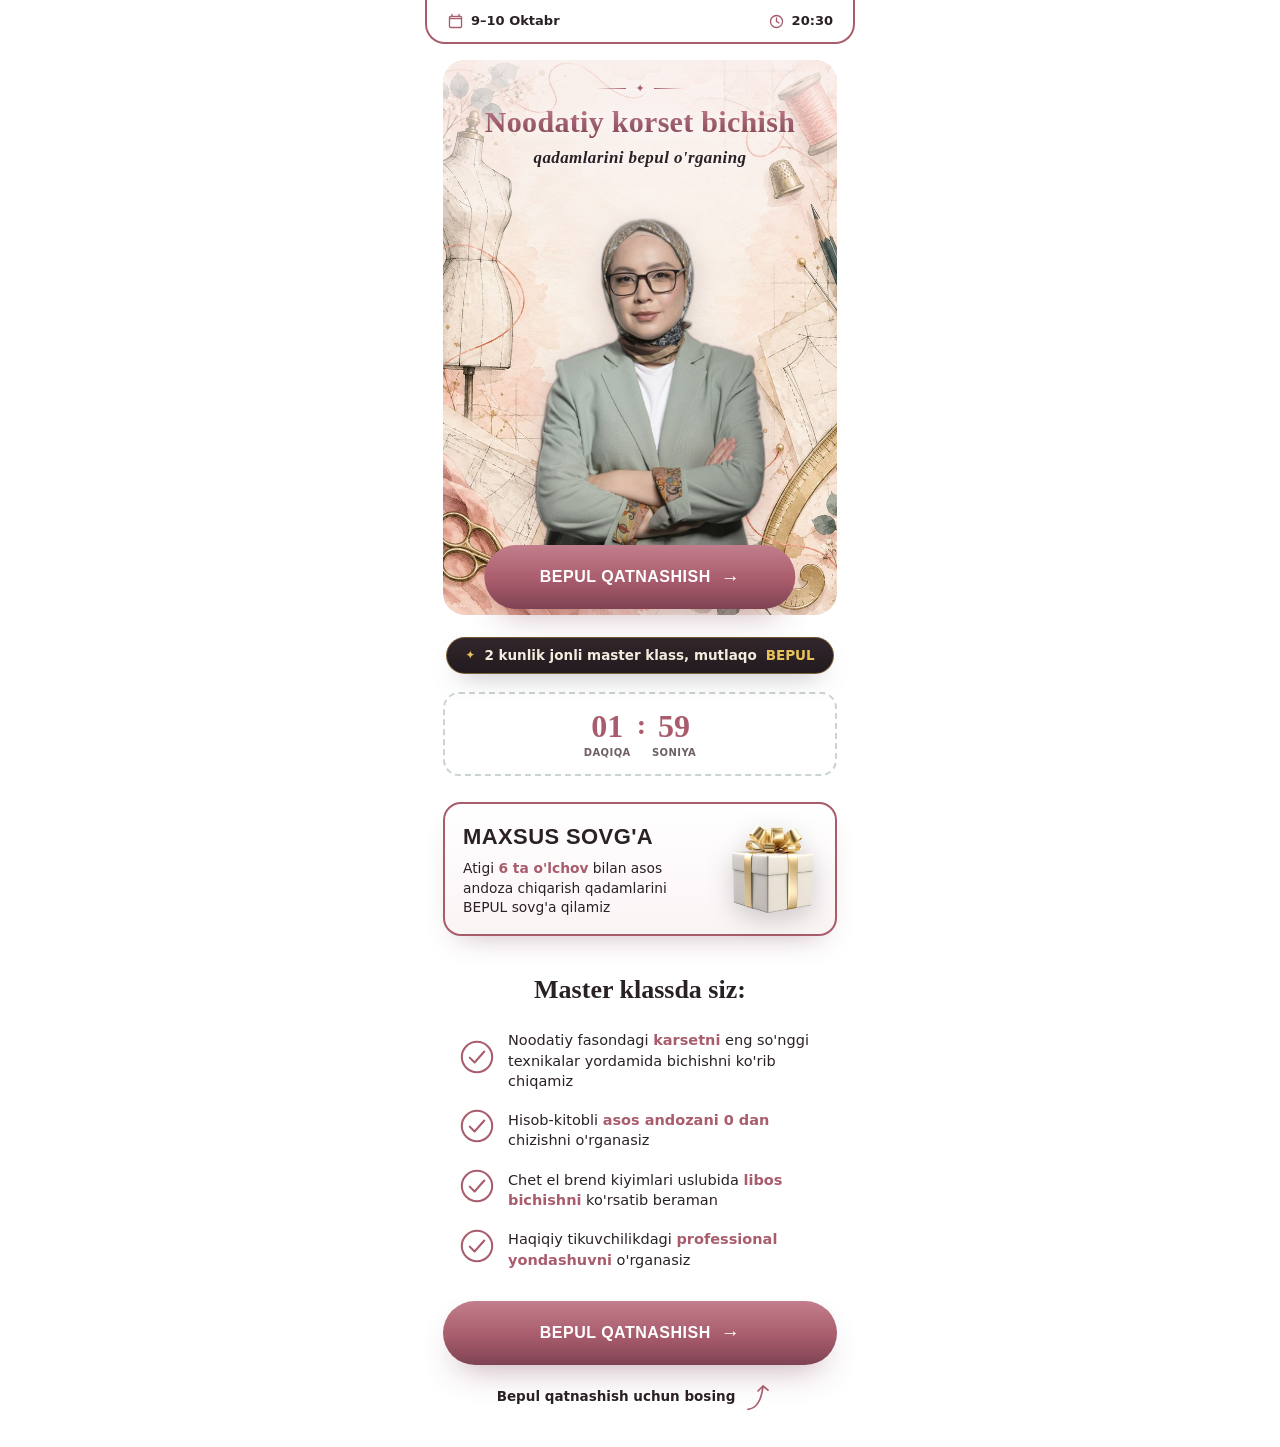
==== a/index.html @ d7946777 "first commit" ====
<!DOCTYPE html>
<html lang="uz">
<head>
<meta charset="UTF-8">
<meta name="viewport" content="width=device-width, initial-scale=1.0">
<title>Noodatiy korset bichish qadamlari ketma-ketligi</title>
<meta name="description" content="Noodatiy korset bichish qadamlari ketma-ketligini bepul master klassda 0 dan o'rganing. 9–10 oktabr, 20:30.">
<link rel="icon" href="data:image/svg+xml,%3Csvg xmlns='http://www.w3.org/2000/svg' viewBox='0 0 32 32'%3E%3Ctext y='26' font-size='26'%3E%E2%9C%82%EF%B8%8F%3C/text%3E%3C/svg%3E">
<link rel="stylesheet" href="fonts/fonts.css">
<link rel="stylesheet" href="css/style.css">
</head>
<body>
<div class="phone">

  <!-- ===== TOPBAR ===== -->
  <div class="topbar">
    <span class="topbar__item">
      <svg viewBox="0 0 24 24" class="ic"><path d="M7 2v2M17 2v2M3.5 8h17M5 5h14a1.5 1.5 0 0 1 1.5 1.5V19A1.5 1.5 0 0 1 19 20.5H5A1.5 1.5 0 0 1 3.5 19V6.5A1.5 1.5 0 0 1 5 5Z"/></svg>
      9–10 Oktabr
    </span>
    <span class="topbar__item">
      <svg viewBox="0 0 24 24" class="ic"><circle cx="12" cy="12" r="8.5"/><path d="M12 7v5l3.5 2"/></svg>
      20:30
    </span>
  </div>

  <!-- ===== HERO ===== -->
  <section class="hero">
    <div class="stage">
      <h1 class="headline">
        <span class="headline__orn" aria-hidden="true"><i></i>✦<i></i></span>
        <span class="headline__main">Noodatiy korset bichish</span>
        <span class="headline__sub">qadamlarini bepul o'rganing</span>
      </h1>
      <img src="images/expert-crop.png" alt="Master klass ustozi" class="stage__expert" loading="eager">
      <a href="#reg" class="cta cta--over">BEPUL QATNASHISH <span class="arr">→</span></a>
    </div>
  </section>

  <!-- ===== PROMO BADGE ===== -->
  <div class="promo-wrap">
    <span class="promo">
      <span class="promo__star">✦</span>
      2 kunlik jonli master klass, mutlaqo <b>BEPUL</b>
    </span>
  </div>

  <!-- ===== TIMER ===== -->
  <div class="timer">
    <div class="timer__val" id="countdown" aria-label="Ro'yxatdan o'tishga qolgan vaqt">
      <span class="tv"><b data-cd="mins">02</b><i>daqiqa</i></span>
      <span class="sep">:</span>
      <span class="tv"><b data-cd="secs">00</b><i>soniya</i></span>
    </div>
  </div>

  <!-- ===== MAXSUS SOVG'A ===== -->
  <section class="gift">
    <div class="gift__card">
      <div class="gift__txt">
        <h3 class="gift__title">MAXSUS SOVG'A</h3>
        <p class="gift__desc">Atigi <b>6 ta o'lchov</b> bilan asos andoza chiqarish qadamlarini BEPUL sovg'a qilamiz</p>
      </div>
      <img src="images/gift.png" alt="Sovg'a" class="gift__img" loading="lazy">
    </div>
  </section>

  <!-- ===== MASTER KLASSDA SIZ ===== -->
  <section class="mk">
    <h2 class="mk__title">Master klassda siz:</h2>
    <ul class="mk__list">
      <li>
        <span class="ck"><svg viewBox="0 0 28 28"><circle cx="14" cy="14" r="12.5"/><path d="M8 14.5l4 4 8-9"/></svg></span>
        <p>Noodatiy fasondagi <b>karsetni</b> eng so'nggi texnikalar yordamida bichishni ko'rib chiqamiz</p>
      </li>
      <li>
        <span class="ck"><svg viewBox="0 0 28 28"><circle cx="14" cy="14" r="12.5"/><path d="M8 14.5l4 4 8-9"/></svg></span>
        <p>Hisob-kitobli <b>asos andozani 0 dan</b> chizishni o'rganasiz</p>
      </li>
      <li>
        <span class="ck"><svg viewBox="0 0 28 28"><circle cx="14" cy="14" r="12.5"/><path d="M8 14.5l4 4 8-9"/></svg></span>
        <p>Chet el brend kiyimlari uslubida <b>libos bichishni</b> ko'rsatib beraman</p>
      </li>
      <li>
        <span class="ck"><svg viewBox="0 0 28 28"><circle cx="14" cy="14" r="12.5"/><path d="M8 14.5l4 4 8-9"/></svg></span>
        <p>Haqiqiy tikuvchilikdagi <b>professional yondashuvni</b> o'rganasiz</p>
      </li>
    </ul>
  </section>

  <!-- ===== YAKUNIY CTA ===== -->
  <section class="reg" id="reg">
    <a href="#" class="cta cta--full">BEPUL QATNASHISH <span class="arr">→</span></a>
    <p class="hint">
      Bepul qatnashish uchun bosing
      <svg class="hint__arr" viewBox="0 0 48 40"><path d="M6 36c9-1 16-9 18-28M24 8l-6 6M24 8l6 5"/></svg>
    </p>
  </section>

</div>

<!-- ===== RO'YXAT MODAL ===== -->
<div class="rmodal" id="regModal" hidden>
  <div class="rmodal__bg" data-close></div>
  <div class="rmodal__card" role="dialog" aria-modal="true" aria-labelledby="rmTitle">
    <button class="rmodal__x" type="button" aria-label="Yopish" data-close>&times;</button>
    <h3 class="rmodal__title" id="rmTitle">Master klassga ro'yxatdan o'tish uchun ma'lumotlaringizni kiriting!</h3>
    <form class="rmodal__form" id="modalForm" novalidate>
      <label class="rfield">
        <span>Ismingiz:</span>
        <input type="text" name="name" placeholder="Ism Familiya" autocomplete="name" required>
      </label>
      <label class="rfield">
        <span>Telefon raqamingiz:</span>
        <span class="rphone">
          <span class="rphone__cc">+998</span>
          <input type="tel" name="phone" placeholder="90 123 45 67" autocomplete="tel" required>
        </span>
      </label>
      <button type="submit" class="mbtn">DAVOM ETISH</button>
      <div class="rmodal__ok" id="modalOk" hidden>
        <div class="rmodal__check">✓</div>
        <p>Rahmat! Arizangiz qabul qilindi. Tez orada bog'lanamiz.</p>
      </div>
    </form>
  </div>
</div>

<script src="js/main.js"></script>
</body>
</html>
---- a/fonts/fonts.css ----
/* Master KOMO — mahalliy shriftlar (Google Fonts, latin + latin-ext) */

@font-face{
  font-family:'Playfair Display';
  font-style:normal;
  font-weight:600;
  font-display:swap;
  src:url('./PlayfairDisplay-600-latin-ext.woff2') format('woff2');
  unicode-range:U+0100-02BA, U+02BD-02C5, U+02C7-02CC, U+02CE-02D7, U+02DD-02FF, U+0304, U+0308, U+0329, U+1D00-1DBF, U+1E00-1E9F, U+1EF2-1EFF, U+2020, U+20A0-20AB, U+20AD-20C0, U+2113, U+2C60-2C7F, U+A720-A7FF;
}

@font-face{
  font-family:'Playfair Display';
  font-style:normal;
  font-weight:600;
  font-display:swap;
  src:url('./PlayfairDisplay-600-latin.woff2') format('woff2');
  unicode-range:U+0000-00FF, U+0131, U+0152-0153, U+02BB-02BC, U+02C6, U+02DA, U+02DC, U+0304, U+0308, U+0329, U+2000-206F, U+20AC, U+2122, U+2191, U+2193, U+2212, U+2215, U+FEFF, U+FFFD;
}

@font-face{
  font-family:'Playfair Display';
  font-style:normal;
  font-weight:700;
  font-display:swap;
  src:url('./PlayfairDisplay-700-latin-ext.woff2') format('woff2');
  unicode-range:U+0100-02BA, U+02BD-02C5, U+02C7-02CC, U+02CE-02D7, U+02DD-02FF, U+0304, U+0308, U+0329, U+1D00-1DBF, U+1E00-1E9F, U+1EF2-1EFF, U+2020, U+20A0-20AB, U+20AD-20C0, U+2113, U+2C60-2C7F, U+A720-A7FF;
}

@font-face{
  font-family:'Playfair Display';
  font-style:normal;
  font-weight:700;
  font-display:swap;
  src:url('./PlayfairDisplay-700-latin.woff2') format('woff2');
  unicode-range:U+0000-00FF, U+0131, U+0152-0153, U+02BB-02BC, U+02C6, U+02DA, U+02DC, U+0304, U+0308, U+0329, U+2000-206F, U+20AC, U+2122, U+2191, U+2193, U+2212, U+2215, U+FEFF, U+FFFD;
}

@font-face{
  font-family:'Playfair Display';
  font-style:normal;
  font-weight:800;
  font-display:swap;
  src:url('./PlayfairDisplay-800-latin-ext.woff2') format('woff2');
  unicode-range:U+0100-02BA, U+02BD-02C5, U+02C7-02CC, U+02CE-02D7, U+02DD-02FF, U+0304, U+0308, U+0329, U+1D00-1DBF, U+1E00-1E9F, U+1EF2-1EFF, U+2020, U+20A0-20AB, U+20AD-20C0, U+2113, U+2C60-2C7F, U+A720-A7FF;
}

@font-face{
  font-family:'Playfair Display';
  font-style:normal;
  font-weight:800;
  font-display:swap;
  src:url('./PlayfairDisplay-800-latin.woff2') format('woff2');
  unicode-range:U+0000-00FF, U+0131, U+0152-0153, U+02BB-02BC, U+02C6, U+02DA, U+02DC, U+0304, U+0308, U+0329, U+2000-206F, U+20AC, U+2122, U+2191, U+2193, U+2212, U+2215, U+FEFF, U+FFFD;
}

@font-face{
  font-family:'Montserrat';
  font-style:normal;
  font-weight:400;
  font-display:swap;
  src:url('./Montserrat-400-latin-ext.woff2') format('woff2');
  unicode-range:U+0100-02BA, U+02BD-02C5, U+02C7-02CC, U+02CE-02D7, U+02DD-02FF, U+0304, U+0308, U+0329, U+1D00-1DBF, U+1E00-1E9F, U+1EF2-1EFF, U+2020, U+20A0-20AB, U+20AD-20C0, U+2113, U+2C60-2C7F, U+A720-A7FF;
}

@font-face{
  font-family:'Montserrat';
  font-style:normal;
  font-weight:400;
  font-display:swap;
  src:url('./Montserrat-400-latin.woff2') format('woff2');
  unicode-range:U+0000-00FF, U+0131, U+0152-0153, U+02BB-02BC, U+02C6, U+02DA, U+02DC, U+0304, U+0308, U+0329, U+2000-206F, U+20AC, U+2122, U+2191, U+2193, U+2212, U+2215, U+FEFF, U+FFFD;
}

@font-face{
  font-family:'Montserrat';
  font-style:normal;
  font-weight:500;
  font-display:swap;
  src:url('./Montserrat-500-latin-ext.woff2') format('woff2');
  unicode-range:U+0100-02BA, U+02BD-02C5, U+02C7-02CC, U+02CE-02D7, U+02DD-02FF, U+0304, U+0308, U+0329, U+1D00-1DBF, U+1E00-1E9F, U+1EF2-1EFF, U+2020, U+20A0-20AB, U+20AD-20C0, U+2113, U+2C60-2C7F, U+A720-A7FF;
}

@font-face{
  font-family:'Montserrat';
  font-style:normal;
  font-weight:500;
  font-display:swap;
  src:url('./Montserrat-500-latin.woff2') format('woff2');
  unicode-range:U+0000-00FF, U+0131, U+0152-0153, U+02BB-02BC, U+02C6, U+02DA, U+02DC, U+0304, U+0308, U+0329, U+2000-206F, U+20AC, U+2122, U+2191, U+2193, U+2212, U+2215, U+FEFF, U+FFFD;
}

@font-face{
  font-family:'Montserrat';
  font-style:normal;
  font-weight:600;
  font-display:swap;
  src:url('./Montserrat-600-latin-ext.woff2') format('woff2');
  unicode-range:U+0100-02BA, U+02BD-02C5, U+02C7-02CC, U+02CE-02D7, U+02DD-02FF, U+0304, U+0308, U+0329, U+1D00-1DBF, U+1E00-1E9F, U+1EF2-1EFF, U+2020, U+20A0-20AB, U+20AD-20C0, U+2113, U+2C60-2C7F, U+A720-A7FF;
}

@font-face{
  font-family:'Montserrat';
  font-style:normal;
  font-weight:600;
  font-display:swap;
  src:url('./Montserrat-600-latin.woff2') format('woff2');
  unicode-range:U+0000-00FF, U+0131, U+0152-0153, U+02BB-02BC, U+02C6, U+02DA, U+02DC, U+0304, U+0308, U+0329, U+2000-206F, U+20AC, U+2122, U+2191, U+2193, U+2212, U+2215, U+FEFF, U+FFFD;
}

@font-face{
  font-family:'Montserrat';
  font-style:normal;
  font-weight:700;
  font-display:swap;
  src:url('./Montserrat-700-latin-ext.woff2') format('woff2');
  unicode-range:U+0100-02BA, U+02BD-02C5, U+02C7-02CC, U+02CE-02D7, U+02DD-02FF, U+0304, U+0308, U+0329, U+1D00-1DBF, U+1E00-1E9F, U+1EF2-1EFF, U+2020, U+20A0-20AB, U+20AD-20C0, U+2113, U+2C60-2C7F, U+A720-A7FF;
}

@font-face{
  font-family:'Montserrat';
  font-style:normal;
  font-weight:700;
  font-display:swap;
  src:url('./Montserrat-700-latin.woff2') format('woff2');
  unicode-range:U+0000-00FF, U+0131, U+0152-0153, U+02BB-02BC, U+02C6, U+02DA, U+02DC, U+0304, U+0308, U+0329, U+2000-206F, U+20AC, U+2122, U+2191, U+2193, U+2212, U+2215, U+FEFF, U+FFFD;
}
---- a/css/style.css ----
/* =====================================================
   Master KOMO — VARIANT A
   "Noodatiy korset bichish" — zumrad-yashil telefon lending
   ===================================================== */

:root{
  --brand:    #A85C6C;   /* nafis dusty-rose (tikuvchilik atmosferasi) */
  --brand-lt: #C27E8C;
  --brand-dk: #7E4353;
  --ink:      #2A2126;   /* iliq ko'mir */
  --ink-soft: #6E5F64;
  --line:     #EBE4E5;
  --white:    #ffffff;
  --phone:    430px;
  --shadow:   0 16px 34px -14px rgba(120,60,75,.45);
}

*{ box-sizing:border-box; margin:0; padding:0; }
html{ scroll-behavior:smooth; }
html, body{ overflow-x:hidden; }
body{
  font-family:'Montserrat', system-ui, sans-serif;
  color:var(--ink);
  background:var(--white);
  line-height:1.55;
  -webkit-font-smoothing:antialiased;
}
img{ display:block; max-width:100%; }

/* ===== TELEFON USTUNI ===== */
.phone{
  width:100%; max-width:var(--phone); margin:0 auto; min-height:100vh;
  background:var(--white);
  padding-bottom:26px;
}

/* ===== TOPBAR ===== */
.topbar{
  display:flex; align-items:center; justify-content:space-between; gap:10px;
  padding:11px 20px;
  background:var(--white);
  border:2px solid var(--brand);
  border-top:none;
  border-radius:0 0 20px 20px;
}
.topbar__item{
  display:inline-flex; align-items:center; gap:7px;
  font-size:13px; font-weight:600; color:var(--ink);
}
.topbar__item .ic{ width:17px; height:17px; fill:none; stroke:var(--brand); stroke-width:1.9; stroke-linecap:round; stroke-linejoin:round; }

/* ===== HERO ===== */
.hero{ padding:16px 18px 0; }

/* Akварel fon ichida: sarlavha (tepada) + kattalashtirilgan fonsiz expert,
   tugma qo'l tagida, tananing qolgan qismi kesiladi */
.stage{
  position:relative;
  background:#F6E7E2 url('../images/hero-bg.jpg') top center/cover no-repeat;
  border-radius:22px;
  padding:20px 16px 0;
}
/* rasm chetlari feather + title orqasi oqartirilib (title yaxshi ko'rinsin) */
.stage::after{
  content:""; position:absolute; inset:0; z-index:2; pointer-events:none; border-radius:inherit;
  background:
    linear-gradient(180deg, rgba(250,242,242,.82) 0%, rgba(250,242,242,.4) 22%, transparent 40%),
    radial-gradient(145% 130% at 50% 46%, transparent 56%, rgba(255,255,255,.5) 80%, rgba(255,255,255,.94) 100%);
}
.headline{ position:relative; z-index:3; text-align:center; margin-bottom:2px; }
.headline__orn{
  display:flex; align-items:center; justify-content:center; gap:9px;
  color:var(--brand); font-size:11px; margin-bottom:9px;
  text-shadow:0 1px 6px rgba(255,255,255,.9);
}
.headline__orn i{ display:block; width:30px; height:1px; background:linear-gradient(90deg,transparent,var(--brand)); }
.headline__orn i:last-child{ background:linear-gradient(90deg,var(--brand),transparent); }
.headline__main{
  display:block; font-family:'Playfair Display', serif; font-weight:800;
  font-size:30px; line-height:1.06; letter-spacing:.3px;
  background:linear-gradient(180deg, var(--brand-lt), var(--brand-dk));
  -webkit-background-clip:text; background-clip:text; color:transparent;
  filter:drop-shadow(0 1px 8px rgba(255,255,255,.85));
}
.headline__sub{
  display:block; margin-top:7px;
  font-family:'Playfair Display', serif; font-style:italic; font-weight:600;
  font-size:17px; letter-spacing:.4px; color:var(--ink);
  text-shadow:0 1px 8px rgba(255,255,255,.85);
}
.stage__expert{
  position:relative; z-index:1; display:block;
  width:94%; margin:0 auto;            /* kattalashtirilgan, qo'l tagidan kesilgan */
  filter:drop-shadow(0 8px 14px rgba(90,45,55,.22));
}
/* tugma rasmga tegib turadi (qo'l tagida) */
.cta--over{ position:absolute; left:50%; bottom:6px; transform:translateX(-50%); width:86%; z-index:4; }

/* ===== CTA TUGMA ===== */
.cta{
  display:flex; align-items:center; justify-content:center; gap:10px;
  font-family:'Montserrat', sans-serif; font-weight:800; font-size:16px;
  letter-spacing:.5px; text-transform:uppercase; text-decoration:none;
  color:#fff; padding:20px 28px; border-radius:999px;
  background:linear-gradient(180deg, var(--brand-lt), var(--brand) 55%, var(--brand-dk));
  box-shadow:var(--shadow);
  transition:transform .16s ease, box-shadow .18s ease, filter .18s ease;
  position:relative; overflow:hidden;
}
.cta::after{
  content:""; position:absolute; top:0; left:-60%; width:40%; height:100%;
  background:linear-gradient(100deg, transparent, rgba(255,255,255,.4), transparent);
  transform:skewX(-20deg); animation:shine 4.5s ease-in-out infinite;
}
@keyframes shine{ 0%,60%{ left:-60%; } 85%,100%{ left:130%; } }
.cta:hover{ transform:translateY(-2px) translateX(-50%); filter:brightness(1.05); }
.cta--full:hover{ transform:translateY(-2px); }
.cta:active{ filter:brightness(.98); }
.cta .arr{ font-size:19px; line-height:1; }
.cta--full{ width:100%; }

/* ===== PROMO BADGE ===== */
.promo-wrap{ text-align:center; padding:0 18px; margin-top:22px; }
.promo{
  display:inline-flex; align-items:center; gap:9px;
  font-size:13.5px; font-weight:600; color:#F3ECDF; line-height:1.2;
  background:linear-gradient(180deg,#33272C,#211a1e);
  border:1px solid rgba(224,184,77,.42); border-radius:999px;
  padding:9px 18px; box-shadow:0 12px 26px -14px rgba(0,0,0,.5);
}
.promo__star{ color:#E7C15A; font-size:12px; }
.promo b{ color:#E7C15A; font-weight:800; }

/* ===== TIMER ===== */
.timer{
  margin:18px 18px 0; padding:16px 16px 14px; text-align:center;
  border:2px dashed #CBD4CF; border-radius:16px;
}
.timer__lbl{ font-size:13px; font-weight:600; color:var(--ink); margin-bottom:8px; }
.timer__val{ display:flex; align-items:flex-start; justify-content:center; gap:6px; }
.timer__val .tv{ display:flex; flex-direction:column; align-items:center; min-width:44px; }
.timer__val b{ font-family:'Playfair Display', serif; font-weight:800; font-size:32px; color:var(--brand); line-height:1; }
.timer__val i{ font-style:normal; font-size:10px; font-weight:600; letter-spacing:.4px; color:var(--ink-soft); margin-top:3px; text-transform:uppercase; }
.timer__val .sep{ font-family:'Playfair Display', serif; font-size:28px; font-weight:800; color:var(--brand); line-height:1; margin-top:1px; }

/* ===== MASTER KLASSDA SIZ ===== */
.mk{ padding:30px 20px 4px; }
.mk__title{ text-align:center; font-family:'Playfair Display', serif; font-weight:800; font-size:26px; margin-bottom:20px; }
.mk__list{ list-style:none; display:grid; gap:18px; max-width:360px; margin:0 auto; }
.mk__list li{ display:flex; align-items:center; gap:14px; }
.ck{ flex:0 0 auto; }
.ck svg{ width:34px; height:34px; fill:none; stroke:var(--brand); stroke-width:1.7; stroke-linecap:round; stroke-linejoin:round; }
.mk__list p{ font-size:14.5px; font-weight:500; color:var(--ink); line-height:1.4; }
.mk__list b{ font-weight:700; color:var(--brand); }

/* ===== MAXSUS SOVG'A ===== */
.gift{ padding:26px 18px 4px; }
.gift__card{
  display:flex; align-items:center; gap:14px;
  background:linear-gradient(180deg, #fff, #FBF4F5);
  border:2px solid var(--brand);
  border-radius:18px;
  padding:16px 18px;
  box-shadow:0 14px 30px -16px rgba(120,60,75,.4);
}
.gift__title{
  font-family:'Montserrat', sans-serif; font-weight:800; font-size:22px;
  letter-spacing:.4px; text-transform:uppercase; color:var(--ink); margin-bottom:5px;
}
.gift__desc{ font-size:13.8px; font-weight:500; color:var(--ink); line-height:1.42; }
.gift__desc b{ color:var(--brand); font-weight:700; }
.gift__img{ width:88px; height:88px; object-fit:contain; flex:0 0 auto; filter:drop-shadow(0 8px 12px rgba(0,0,0,.18)); }

/* ===== YAKUNIY CTA ===== */
.reg{ padding:26px 18px 8px; text-align:center; }
.hint{
  display:flex; align-items:center; justify-content:center; gap:8px;
  margin-top:14px; font-size:13.5px; font-weight:600; color:var(--ink);
}
.hint__arr{ width:40px; height:34px; fill:none; stroke:var(--brand); stroke-width:2; stroke-linecap:round; stroke-linejoin:round; }

@media (prefers-reduced-motion:reduce){
  .cta::after{ animation:none; }
  html{ scroll-behavior:auto; }
}

/* ===================== RO'YXAT MODAL ===================== */
.rmodal{ position:fixed; inset:0; z-index:200; display:grid; place-items:center; padding:20px; }
.rmodal[hidden]{ display:none; }
.rmodal__bg{ position:absolute; inset:0; background:rgba(42,33,38,.6); backdrop-filter:blur(3px); animation:rmFade .25s ease; }
.rmodal__card{ position:relative; z-index:1; width:100%; max-width:400px; background:linear-gradient(180deg,#fff,#FBF4F5); border:1px solid var(--brand); border-radius:22px; padding:32px 26px 26px; box-shadow:0 30px 70px -20px rgba(42,33,38,.6); animation:rmPop .3s cubic-bezier(.2,.8,.2,1); }
@keyframes rmFade{ from{opacity:0} to{opacity:1} }
@keyframes rmPop{ from{ opacity:0; transform:translateY(14px) scale(.96) } to{ opacity:1; transform:none } }
.rmodal__x{ position:absolute; top:14px; right:16px; width:34px; height:34px; border-radius:50%; border:none; cursor:pointer; font-size:24px; line-height:1; color:var(--brand); background:rgba(168,92,108,.1); transition:background .2s; }
.rmodal__x:hover{ background:rgba(168,92,108,.2); }
.rmodal__title{ font-family:'Playfair Display', serif; font-weight:800; font-size:20px; line-height:1.26; color:var(--brand-dk); text-align:center; margin:4px 8px 20px; }
.rfield{ display:block; margin-bottom:14px; }
.rfield>span:first-child{ display:block; font-size:12.5px; font-weight:600; color:var(--ink-soft); margin-bottom:6px; }
.rfield input{ width:100%; font-family:inherit; font-size:15px; color:var(--ink); background:#fff; border:1.5px solid var(--line); border-radius:12px; padding:13px 15px; transition:border-color .2s, box-shadow .2s; }
.rfield input:focus{ outline:none; border-color:var(--brand); box-shadow:0 0 0 3px rgba(168,92,108,.16); }
.rphone{ display:flex; align-items:stretch; background:#fff; border:1.5px solid var(--line); border-radius:12px; overflow:hidden; transition:border-color .2s, box-shadow .2s; }
.rphone:focus-within{ border-color:var(--brand); box-shadow:0 0 0 3px rgba(168,92,108,.16); }
.rphone__cc{ display:flex; align-items:center; padding:0 13px; font-weight:700; color:var(--ink); background:#F3E7E9; border-right:1px solid var(--line); }
.rphone input{ flex:1; border:none; background:transparent; padding:13px 14px; font-size:15px; color:var(--ink); }
.rphone input:focus{ outline:none; }
.rfield input.err{ border-color:#c0564f; box-shadow:0 0 0 3px rgba(192,86,79,.15); }
.mbtn{ width:100%; margin-top:6px; cursor:pointer; font-family:'Montserrat',sans-serif; font-weight:800; font-size:17px; letter-spacing:.8px; text-transform:uppercase; color:#fff; background:linear-gradient(180deg, var(--brand-lt), var(--brand) 55%, var(--brand-dk)); border:none; border-radius:999px; padding:17px 24px; transition:transform .16s, filter .16s; }
.mbtn:hover{ transform:translateY(-2px); filter:brightness(1.05); }
.rmodal__ok{ text-align:center; padding:10px 4px 2px; }
.rmodal__check{ width:52px; height:52px; margin:0 auto 10px; border-radius:50%; display:grid; place-items:center; font-size:26px; color:#fff; background:linear-gradient(135deg,var(--brand-lt),var(--brand-dk)); }
.rmodal__ok p{ font-size:14px; color:var(--ink); }
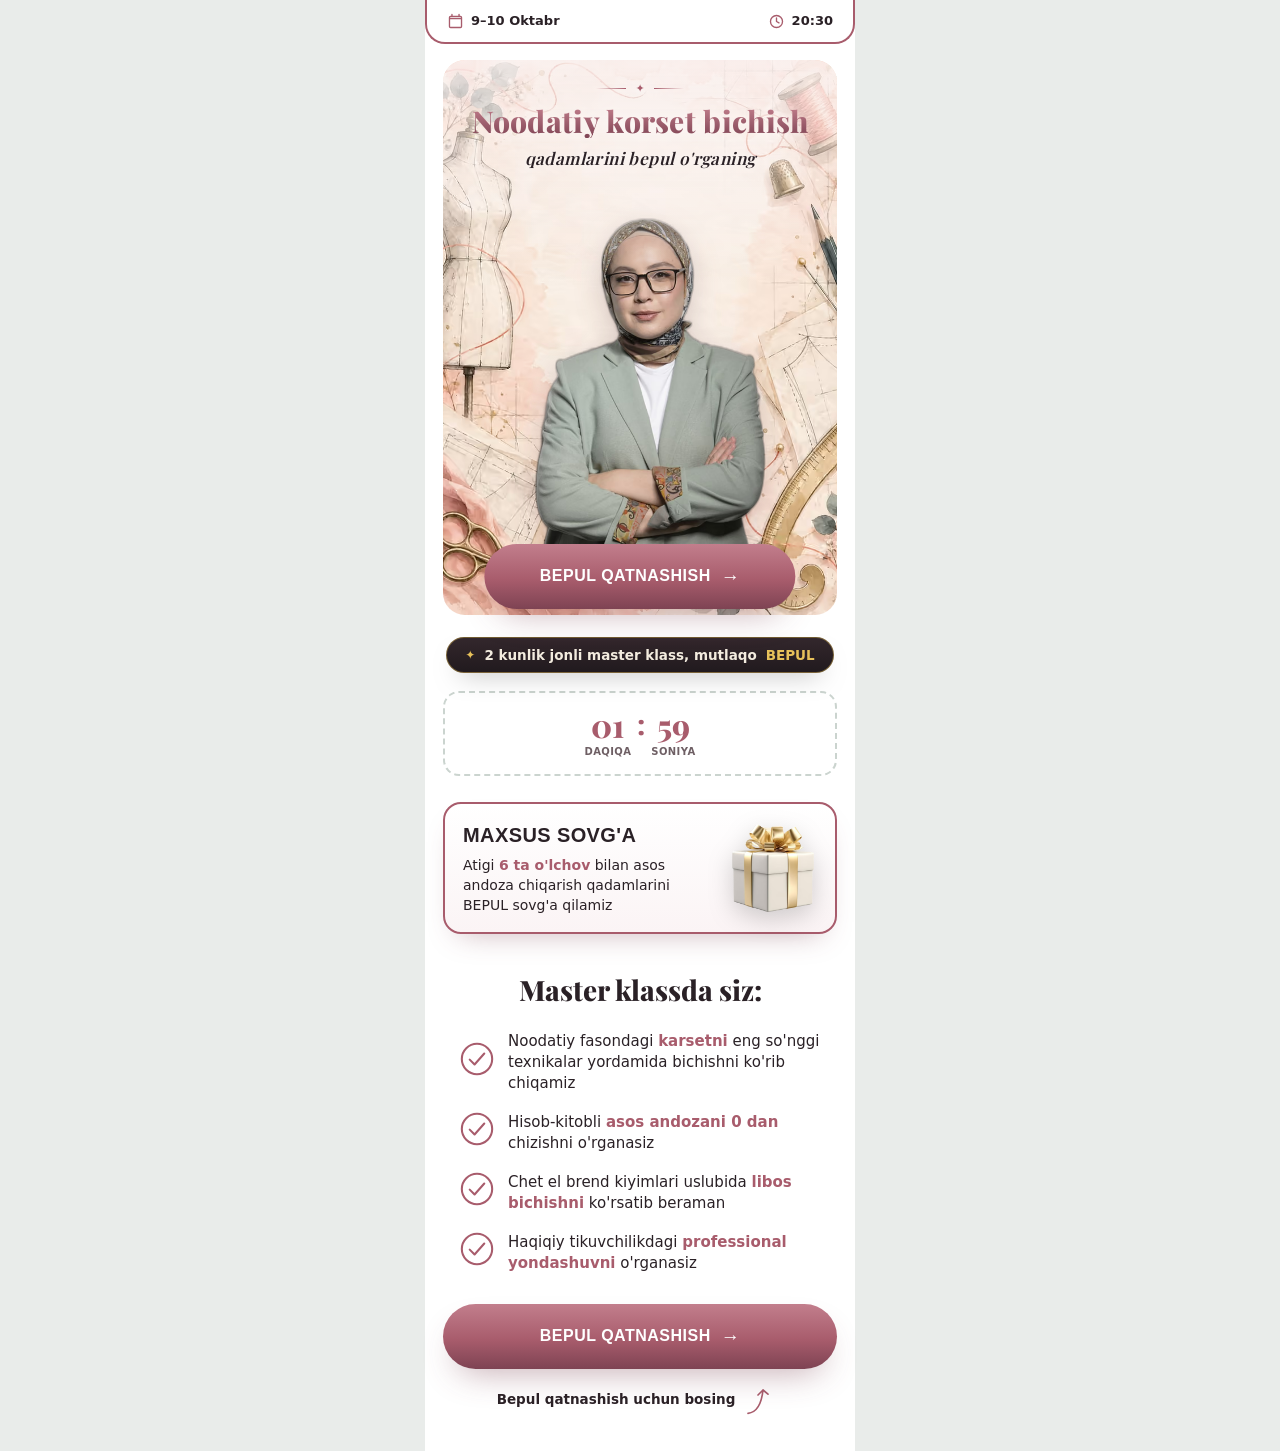
==== commit 23d2f466: "addd" ====
--- a/a/index.html
+++ b/a/index.html
@@ -1,131 +1,185 @@
 <!DOCTYPE html>
 <html lang="uz">
-<head>
-<meta charset="UTF-8">
-<meta name="viewport" content="width=device-width, initial-scale=1.0">
-<title>Noodatiy korset bichish qadamlari ketma-ketligi</title>
-<meta name="description" content="Noodatiy korset bichish qadamlari ketma-ketligini bepul master klassda 0 dan o'rganing. 9–10 oktabr, 20:30.">
-<link rel="icon" href="data:image/svg+xml,%3Csvg xmlns='http://www.w3.org/2000/svg' viewBox='0 0 32 32'%3E%3Ctext y='26' font-size='26'%3E%E2%9C%82%EF%B8%8F%3C/text%3E%3C/svg%3E">
-<link rel="stylesheet" href="fonts/fonts.css">
-<link rel="stylesheet" href="css/style.css">
-</head>
-<body>
-<div class="phone">
+  <head>
+    <meta charset="UTF-8" />
+    <meta name="viewport" content="width=device-width, initial-scale=1.0" />
+    <title>Noodatiy korset bichish qadamlari ketma-ketligi</title>
+    <meta
+      name="description"
+      content="Noodatiy korset bichish qadamlari ketma-ketligini bepul master klassda 0 dan o'rganing. 9–10 oktabr, 20:30."
+    />
 
-  <!-- ===== TOPBAR ===== -->
-  <div class="topbar">
-    <span class="topbar__item">
-      <svg viewBox="0 0 24 24" class="ic"><path d="M7 2v2M17 2v2M3.5 8h17M5 5h14a1.5 1.5 0 0 1 1.5 1.5V19A1.5 1.5 0 0 1 19 20.5H5A1.5 1.5 0 0 1 3.5 19V6.5A1.5 1.5 0 0 1 5 5Z"/></svg>
-      9–10 Oktabr
-    </span>
-    <span class="topbar__item">
-      <svg viewBox="0 0 24 24" class="ic"><circle cx="12" cy="12" r="8.5"/><path d="M12 7v5l3.5 2"/></svg>
-      20:30
-    </span>
-  </div>
+    <link rel="preload" as="image" type="image/avif" href="../images/expert-crop.avif" fetchpriority="high" />
+    <link rel="preload" href="../fonts/playfair.woff2" as="font" type="font/woff2" crossorigin />
+    <style id="critical-css">@font-face{font-family:"Playfair Display";src:url(../fonts/playfair.woff2) format("woff2");font-weight:400 900;font-display:swap}:root{--brand:#A85C6C;--brand-lt:#C27E8C;--brand-dk:#7E4353;--ink:#2A2126;--ink-soft:#6E5F64;--white:#ffffff;--phone:430px;--shadow:0 16px 34px -14px rgba(120,60,75,.45)}*{box-sizing:border-box;margin:0;padding:0}html{scroll-behavior:smooth}html, body{overflow-x:hidden}body{font-family:system-ui, sans-serif;color:var(--ink);background:var(--white);line-height:1.55;-webkit-font-smoothing:antialiased}img{display:block;max-width:100%}.phone{width:100%;max-width:var(--phone);margin:0 auto;min-height:100vh;background:var(--white);padding-bottom:26px}.topbar{display:flex;align-items:center;justify-content:space-between;gap:10px;padding:11px 20px;background:var(--white);border:2px solid var(--brand);border-top:none;border-radius:0 0 20px 20px}.topbar__item{display:inline-flex;align-items:center;gap:7px;font-size:13px;font-weight:600;color:var(--ink)}.topbar__item .ic{width:17px;height:17px;fill:none;stroke:var(--brand);stroke-width:1.9;stroke-linecap:round;stroke-linejoin:round}.hero{padding:clamp(12px,4vw,16px) clamp(12px,4.5vw,18px) 0}.stage{position:relative;border-radius:22px;padding:clamp(14px,5vw,20px) clamp(10px,4vw,16px) 0}.stage::after{content:"";position:absolute;inset:0;z-index:2;pointer-events:none;border-radius:inherit;background:linear-gradient(180deg, rgba(250,242,242,.82) 0%, rgba(250,242,242,.4) 22%, transparent 40%), radial-gradient(145% 130% at 50% 46%, transparent 56%, rgba(255,255,255,.5) 80%, rgba(255,255,255,.94) 100%)}.headline{position:relative;z-index:3;text-align:center;margin-bottom:2px}.headline__orn{display:flex;align-items:center;justify-content:center;gap:9px;color:var(--brand);font-size:11px;margin-bottom:9px;text-shadow:0 1px 6px rgba(255,255,255,.9)}.headline__orn i{display:block;width:30px;height:1px;background:linear-gradient(90deg,transparent,var(--brand))}.headline__orn i:last-child{background:linear-gradient(90deg,var(--brand),transparent)}.headline__main{display:block;font-family:'Playfair Display' , serif;font-weight:800;font-size:clamp(23px,6.5vw,30px);line-height:1.06;letter-spacing:.3px;background:linear-gradient(180deg, var(--brand-lt), var(--brand-dk));-webkit-background-clip:text;background-clip:text;color:transparent;filter:drop-shadow(0 1px 8px rgba(255,255,255,.85))}.headline__sub{display:block;margin-top:7px;font-family:'Playfair Display' , serif;font-style:italic;font-weight:600;font-size:clamp(14px,4vw,17px);letter-spacing:.4px;color:var(--ink);text-shadow:0 1px 8px rgba(255,255,255,.85)}.stage__expert{position:relative;z-index:1;display:block;width:94%;margin:0 auto;filter:drop-shadow(0 8px 14px rgba(90,45,55,.22))}.cta--over{position:absolute;left:50%;bottom:6px;transform:translateX(-50%);width:86%;z-index:4}.cta{display:flex;align-items:center;justify-content:center;gap:clamp(5px,2vw,10px);font-family:sans-serif;font-weight:800;font-size:clamp(12px,3.5vw,16px);letter-spacing:.5px;text-transform:uppercase;text-decoration:none;color:#fff;padding:clamp(16px,5vw,20px) clamp(12px,4vw,28px);border-radius:999px;background:linear-gradient(180deg, var(--brand-lt), var(--brand) 55%, var(--brand-dk));box-shadow:var(--shadow);position:relative;overflow:hidden}.cta .arr{font-size:19px;line-height:1}.promo-wrap{text-align:center;padding:0 18px;margin-top:22px}.promo{display:inline-flex;align-items:center;gap:clamp(5px,2vw,9px);font-size:clamp(11px,3vw,13.5px);font-weight:600;color:#F3ECDF;line-height:1.2;background:linear-gradient(180deg,#33272C,#211a1e);border:1px solid rgba(224,184,77,.42);border-radius:999px;padding:9px clamp(10px,3vw,18px);box-shadow:0 12px 26px -14px rgba(0,0,0,.5)}.promo__star{color:#E7C15A;font-size:12px}.promo b{color:#E7C15A;font-weight:800}.timer{margin:18px 18px 0;padding:16px 16px 14px;text-align:center;border:2px dashed #CBD4CF;border-radius:16px}.timer__val{display:flex;align-items:flex-start;justify-content:center;gap:6px}.timer__val .tv{display:flex;flex-direction:column;align-items:center;min-width:44px}.timer__val b{font-family:'Playfair Display' , serif;font-weight:800;font-size:32px;color:var(--brand);line-height:1}.timer__val i{font-style:normal;font-size:10px;font-weight:600;letter-spacing:.4px;color:var(--ink-soft);margin-top:3px;text-transform:uppercase}.timer__val .sep{font-family:'Playfair Display' , serif;font-size:28px;font-weight:800;color:var(--brand);line-height:1;margin-top:1px}@media (prefers-reduced-motion:reduce){html{scroll-behavior:auto}}body{background:#E9ECEA}img{height:auto}</style>
+    <link rel="stylesheet" href="./css/main.css" media="print" onload="this.media='all'" />
+    <noscript><link rel="stylesheet" href="./css/main.css" /></noscript>
+  </head>
+  <body>
+    <main class="phone">
+      <div class="topbar">
+        <span class="topbar__item">
+          <svg viewBox="0 0 24 24" class="ic">
+            <path
+              d="M7 2v2M17 2v2M3.5 8h17M5 5h14a1.5 1.5 0 0 1 1.5 1.5V19A1.5 1.5 0 0 1 19 20.5H5A1.5 1.5 0 0 1 3.5 19V6.5A1.5 1.5 0 0 1 5 5Z"
+            ></path>
+          </svg>
+          9–10 Oktabr
+        </span>
+        <span class="topbar__item">
+          <svg viewBox="0 0 24 24" class="ic">
+            <circle cx="12" cy="12" r="8.5"></circle>
+            <path d="M12 7v5l3.5 2"></path>
+          </svg>
+          20:30
+        </span>
+      </div>
 
-  <!-- ===== HERO ===== -->
-  <section class="hero">
-    <div class="stage">
-      <h1 class="headline">
-        <span class="headline__orn" aria-hidden="true"><i></i>✦<i></i></span>
-        <span class="headline__main">Noodatiy korset bichish</span>
-        <span class="headline__sub">qadamlarini bepul o'rganing</span>
-      </h1>
-      <img src="images/expert-crop.png" alt="Master klass ustozi" class="stage__expert" loading="eager">
-      <a href="#reg" class="cta cta--over">BEPUL QATNASHISH <span class="arr">→</span></a>
+      <section class="hero">
+        <div class="stage">
+          <h1 class="headline">
+            <span class="headline__orn" aria-hidden="true"><i></i>✦<i></i></span>
+            <span class="headline__main">Noodatiy korset bichish</span>
+            <span class="headline__sub">qadamlarini bepul o'rganing</span>
+          </h1>
+          <img
+            src="../images/expert-crop.avif"
+            alt="Master klass ustozi"
+            class="stage__expert"
+            loading="lazy"
+            decoding="async"
+            width="600"
+            height="665"
+          />
+          <a href="#reg" class="cta cta--over">BEPUL QATNASHISH <span class="arr">→</span></a>
+        </div>
+      </section>
+
+      <div class="promo-wrap">
+        <span class="promo">
+          <span class="promo__star">✦</span>
+          2 kunlik jonli master klass, mutlaqo <b>BEPUL</b>
+        </span>
+      </div>
+
+      <div class="timer">
+        <div class="timer__val" id="countdown" aria-label="Ro'yxatdan o'tishga qolgan vaqt">
+          <span class="tv"><b data-cd="mins">02</b><i>daqiqa</i></span>
+          <span class="sep">:</span>
+          <span class="tv"><b data-cd="secs">00</b><i>soniya</i></span>
+        </div>
+      </div>
+
+      <section class="gift">
+        <div class="gift__card">
+          <div class="gift__txt">
+            <h3 class="gift__title">MAXSUS SOVG'A</h3>
+            <p class="gift__desc">
+              Atigi <b>6 ta o'lchov</b> bilan asos andoza chiqarish qadamlarini BEPUL sovg'a qilamiz
+            </p>
+          </div>
+          <img
+            src="../images/gift.avif"
+            alt="Sovg'a"
+            class="gift__img"
+            loading="lazy"
+            decoding="async"
+            width="297"
+            height="320"
+          />
+        </div>
+      </section>
+
+      <section class="mk">
+        <h2 class="mk__title">Master klassda siz:</h2>
+        <ul class="mk__list">
+          <li>
+            <span class="ck"
+              ><svg viewBox="0 0 28 28">
+                <circle cx="14" cy="14" r="12.5"></circle>
+                <path d="M8 14.5l4 4 8-9"></path></svg
+            ></span>
+            <p>
+              Noodatiy fasondagi <b>karsetni</b> eng so'nggi texnikalar yordamida bichishni ko'rib
+              chiqamiz
+            </p>
+          </li>
+          <li>
+            <span class="ck"
+              ><svg viewBox="0 0 28 28">
+                <circle cx="14" cy="14" r="12.5"></circle>
+                <path d="M8 14.5l4 4 8-9"></path></svg
+            ></span>
+            <p>Hisob-kitobli <b>asos andozani 0 dan</b> chizishni o'rganasiz</p>
+          </li>
+          <li>
+            <span class="ck"
+              ><svg viewBox="0 0 28 28">
+                <circle cx="14" cy="14" r="12.5"></circle>
+                <path d="M8 14.5l4 4 8-9"></path></svg
+            ></span>
+            <p>Chet el brend kiyimlari uslubida <b>libos bichishni</b> ko'rsatib beraman</p>
+          </li>
+          <li>
+            <span class="ck"
+              ><svg viewBox="0 0 28 28">
+                <circle cx="14" cy="14" r="12.5"></circle>
+                <path d="M8 14.5l4 4 8-9"></path></svg
+            ></span>
+            <p>Haqiqiy tikuvchilikdagi <b>professional yondashuvni</b> o'rganasiz</p>
+          </li>
+        </ul>
+      </section>
+
+      <section class="reg" id="reg">
+        <a href="#" class="cta cta--full">BEPUL QATNASHISH <span class="arr">→</span></a>
+        <p class="hint">
+          Bepul qatnashish uchun bosing
+          <svg class="hint__arr" viewBox="0 0 48 40">
+            <path d="M6 36c9-1 16-9 18-28M24 8l-6 6M24 8l6 5"></path>
+          </svg>
+        </p>
+      </section>
+    </main>
+
+    <div class="rmodal" id="regModal" hidden="">
+      <div class="rmodal__bg" data-close=""></div>
+      <div class="rmodal__card" role="dialog" aria-modal="true" aria-labelledby="rmTitle">
+        <button class="rmodal__x" type="button" aria-label="Yopish" data-close="">×</button>
+        <h3 class="rmodal__title" id="rmTitle">
+          Master klassga ro'yxatdan o'tish uchun ma'lumotlaringizni kiriting!
+        </h3>
+        <form class="rmodal__form" id="modalForm" novalidate="">
+          <label class="rfield">
+            <span>Ismingiz:</span>
+            <input
+              type="text"
+              name="name"
+              placeholder="Ism Familiya"
+              autocomplete="name"
+              required=""
+            />
+          </label>
+          <label class="rfield">
+            <span>Telefon raqamingiz:</span>
+            <span class="rphone">
+              <span class="rphone__cc">+998</span>
+              <input
+                type="tel"
+                name="phone"
+                placeholder="90 123 45 67"
+                autocomplete="tel"
+                required=""
+              />
+            </span>
+          </label>
+          <button type="submit" class="mbtn">DAVOM ETISH</button>
+        </form>
+      </div>
     </div>
-  </section>
 
-  <!-- ===== PROMO BADGE ===== -->
-  <div class="promo-wrap">
-    <span class="promo">
-      <span class="promo__star">✦</span>
-      2 kunlik jonli master klass, mutlaqo <b>BEPUL</b>
-    </span>
-  </div>
-
-  <!-- ===== TIMER ===== -->
-  <div class="timer">
-    <div class="timer__val" id="countdown" aria-label="Ro'yxatdan o'tishga qolgan vaqt">
-      <span class="tv"><b data-cd="mins">02</b><i>daqiqa</i></span>
-      <span class="sep">:</span>
-      <span class="tv"><b data-cd="secs">00</b><i>soniya</i></span>
-    </div>
-  </div>
-
-  <!-- ===== MAXSUS SOVG'A ===== -->
-  <section class="gift">
-    <div class="gift__card">
-      <div class="gift__txt">
-        <h3 class="gift__title">MAXSUS SOVG'A</h3>
-        <p class="gift__desc">Atigi <b>6 ta o'lchov</b> bilan asos andoza chiqarish qadamlarini BEPUL sovg'a qilamiz</p>
-      </div>
-      <img src="images/gift.png" alt="Sovg'a" class="gift__img" loading="lazy">
-    </div>
-  </section>
-
-  <!-- ===== MASTER KLASSDA SIZ ===== -->
-  <section class="mk">
-    <h2 class="mk__title">Master klassda siz:</h2>
-    <ul class="mk__list">
-      <li>
-        <span class="ck"><svg viewBox="0 0 28 28"><circle cx="14" cy="14" r="12.5"/><path d="M8 14.5l4 4 8-9"/></svg></span>
-        <p>Noodatiy fasondagi <b>karsetni</b> eng so'nggi texnikalar yordamida bichishni ko'rib chiqamiz</p>
-      </li>
-      <li>
-        <span class="ck"><svg viewBox="0 0 28 28"><circle cx="14" cy="14" r="12.5"/><path d="M8 14.5l4 4 8-9"/></svg></span>
-        <p>Hisob-kitobli <b>asos andozani 0 dan</b> chizishni o'rganasiz</p>
-      </li>
-      <li>
-        <span class="ck"><svg viewBox="0 0 28 28"><circle cx="14" cy="14" r="12.5"/><path d="M8 14.5l4 4 8-9"/></svg></span>
-        <p>Chet el brend kiyimlari uslubida <b>libos bichishni</b> ko'rsatib beraman</p>
-      </li>
-      <li>
-        <span class="ck"><svg viewBox="0 0 28 28"><circle cx="14" cy="14" r="12.5"/><path d="M8 14.5l4 4 8-9"/></svg></span>
-        <p>Haqiqiy tikuvchilikdagi <b>professional yondashuvni</b> o'rganasiz</p>
-      </li>
-    </ul>
-  </section>
-
-  <!-- ===== YAKUNIY CTA ===== -->
-  <section class="reg" id="reg">
-    <a href="#" class="cta cta--full">BEPUL QATNASHISH <span class="arr">→</span></a>
-    <p class="hint">
-      Bepul qatnashish uchun bosing
-      <svg class="hint__arr" viewBox="0 0 48 40"><path d="M6 36c9-1 16-9 18-28M24 8l-6 6M24 8l6 5"/></svg>
-    </p>
-  </section>
-
-</div>
-
-<!-- ===== RO'YXAT MODAL ===== -->
-<div class="rmodal" id="regModal" hidden>
-  <div class="rmodal__bg" data-close></div>
-  <div class="rmodal__card" role="dialog" aria-modal="true" aria-labelledby="rmTitle">
-    <button class="rmodal__x" type="button" aria-label="Yopish" data-close>&times;</button>
-    <h3 class="rmodal__title" id="rmTitle">Master klassga ro'yxatdan o'tish uchun ma'lumotlaringizni kiriting!</h3>
-    <form class="rmodal__form" id="modalForm" novalidate>
-      <label class="rfield">
-        <span>Ismingiz:</span>
-        <input type="text" name="name" placeholder="Ism Familiya" autocomplete="name" required>
-      </label>
-      <label class="rfield">
-        <span>Telefon raqamingiz:</span>
-        <span class="rphone">
-          <span class="rphone__cc">+998</span>
-          <input type="tel" name="phone" placeholder="90 123 45 67" autocomplete="tel" required>
-        </span>
-      </label>
-      <button type="submit" class="mbtn">DAVOM ETISH</button>
-      <div class="rmodal__ok" id="modalOk" hidden>
-        <div class="rmodal__check">✓</div>
-        <p>Rahmat! Arizangiz qabul qilindi. Tez orada bog'lanamiz.</p>
-      </div>
-    </form>
-  </div>
-</div>
-
-<script src="js/main.js"></script>
-</body>
+    <script src="../js/registration.js" defer=""></script>
+    <script src="../js/variant.js" defer=""></script>
+    <script src="../js/main.js" defer=""></script>
+  </body>
 </html>
--- a/a/css/main.css
+++ b/a/css/main.css
@@ -0,0 +1 @@
+@font-face{font-family:'Playfair Display';src:url("../../fonts/playfair.woff2") format( 'woff2' );font-weight:400 900;font-style:normal;font-display:swap}:root{--brand:#A85C6C;--brand-lt:#C27E8C;--brand-dk:#7E4353;--ink:#2A2126;--ink-soft:#6E5F64;--line:#EBE4E5;--white:#ffffff;--phone:430px;--shadow:0 16px 34px -14px rgba(120,60,75,.45)}*{box-sizing:border-box;margin:0;padding:0}html{scroll-behavior:smooth}html, body{overflow-x:hidden}body{font-family:system-ui, sans-serif;color:var(--ink);background:var(--white);line-height:1.55;-webkit-font-smoothing:antialiased}img{display:block;max-width:100%}.phone{width:100%;max-width:var(--phone);margin:0 auto;min-height:100vh;background:var(--white);padding-bottom:26px}.topbar{display:flex;align-items:center;justify-content:space-between;gap:10px;padding:11px 20px;background:var(--white);border:2px solid var(--brand);border-top:none;border-radius:0 0 20px 20px}.topbar__item{display:inline-flex;align-items:center;gap:7px;font-size:13px;font-weight:600;color:var(--ink)}.topbar__item .ic{width:17px;height:17px;fill:none;stroke:var(--brand);stroke-width:1.9;stroke-linecap:round;stroke-linejoin:round}.hero{padding:clamp(12px,4vw,16px) clamp(12px,4.5vw,18px) 0}.stage{position:relative;background:#F6E7E2 url("../../images/hero-bg.avif") top center / cover no-repeat;border-radius:22px;padding:clamp(14px,5vw,20px) clamp(10px,4vw,16px) 0}.stage::after{content:"";position:absolute;inset:0;z-index:2;pointer-events:none;border-radius:inherit;background:linear-gradient(180deg, rgba(250,242,242,.82) 0%, rgba(250,242,242,.4) 22%, transparent 40%), radial-gradient(145% 130% at 50% 46%, transparent 56%, rgba(255,255,255,.5) 80%, rgba(255,255,255,.94) 100%)}.headline{position:relative;z-index:3;text-align:center;margin-bottom:2px}.headline__orn{display:flex;align-items:center;justify-content:center;gap:9px;color:var(--brand);font-size:11px;margin-bottom:9px;text-shadow:0 1px 6px rgba(255,255,255,.9)}.headline__orn i{display:block;width:30px;height:1px;background:linear-gradient(90deg,transparent,var(--brand))}.headline__orn i:last-child{background:linear-gradient(90deg,var(--brand),transparent)}.headline__main{display:block;font-family:'Playfair Display' , serif;font-weight:800;font-size:clamp(23px,6.5vw,30px);line-height:1.06;letter-spacing:.3px;background:linear-gradient(180deg, var(--brand-lt), var(--brand-dk));-webkit-background-clip:text;background-clip:text;color:transparent;filter:drop-shadow(0 1px 8px rgba(255,255,255,.85))}.headline__sub{display:block;margin-top:7px;font-family:'Playfair Display' , serif;font-style:italic;font-weight:600;font-size:clamp(14px,4vw,17px);letter-spacing:.4px;color:var(--ink);text-shadow:0 1px 8px rgba(255,255,255,.85)}.stage__expert{position:relative;z-index:1;display:block;width:94%;margin:0 auto;filter:drop-shadow(0 8px 14px rgba(90,45,55,.22))}.cta--over{position:absolute;left:50%;bottom:6px;transform:translateX(-50%);width:86%;z-index:4}.cta{display:flex;align-items:center;justify-content:center;gap:clamp(5px,2vw,10px);font-family:sans-serif;font-weight:800;font-size:clamp(12px,3.5vw,16px);letter-spacing:.5px;text-transform:uppercase;text-decoration:none;color:#fff;padding:clamp(16px,5vw,20px) clamp(12px,4vw,28px);border-radius:999px;background:linear-gradient(180deg, var(--brand-lt), var(--brand) 55%, var(--brand-dk));box-shadow:var(--shadow);position:relative;overflow:hidden}.cta:hover{transform:translateY(-2px) translateX(-50%);filter:brightness(1.05)}.cta--full:hover{transform:translateY(-2px)}.cta:active{filter:brightness(.98)}.cta .arr{font-size:19px;line-height:1}.cta--full{width:100%}.promo-wrap{text-align:center;padding:0 18px;margin-top:22px}.promo{display:inline-flex;align-items:center;gap:clamp(5px,2vw,9px);font-size:clamp(11px,3vw,13.5px);font-weight:600;color:#F3ECDF;line-height:1.2;background:linear-gradient(180deg,#33272C,#211a1e);border:1px solid rgba(224,184,77,.42);border-radius:999px;padding:9px clamp(10px,3vw,18px);box-shadow:0 12px 26px -14px rgba(0,0,0,.5)}.promo__star{color:#E7C15A;font-size:12px}.promo b{color:#E7C15A;font-weight:800}.timer{margin:18px 18px 0;padding:16px 16px 14px;text-align:center;border:2px dashed #CBD4CF;border-radius:16px}.timer__val{display:flex;align-items:flex-start;justify-content:center;gap:6px}.timer__val .tv{display:flex;flex-direction:column;align-items:center;min-width:44px}.timer__val b{font-family:'Playfair Display' , serif;font-weight:800;font-size:32px;color:var(--brand);line-height:1}.timer__val i{font-style:normal;font-size:10px;font-weight:600;letter-spacing:.4px;color:var(--ink-soft);margin-top:3px;text-transform:uppercase}.timer__val .sep{font-family:'Playfair Display' , serif;font-size:28px;font-weight:800;color:var(--brand);line-height:1;margin-top:1px}.mk{padding:30px 20px 4px}.mk__title{text-align:center;font-family:'Playfair Display' , serif;font-weight:800;font-size:clamp(22px,6vw,28px);margin-bottom:20px}.mk__list{list-style:none;display:grid;gap:18px;max-width:360px;margin:0 auto}.mk__list li{display:flex;align-items:center;gap:14px}.ck{flex:0 0 auto}.ck svg{width:34px;height:34px;fill:none;stroke:var(--brand);stroke-width:1.7;stroke-linecap:round;stroke-linejoin:round}.mk__list p{font-size:clamp(13px,3.7vw,15px);font-weight:500;color:var(--ink);line-height:1.4}.mk__list b{font-weight:700;color:var(--brand)}.gift{padding:26px 18px 4px}.gift__card{display:flex;align-items:center;gap:14px;background:linear-gradient(180deg, #fff, #FBF4F5);border:2px solid var(--brand);border-radius:18px;padding:16px 18px;box-shadow:0 14px 30px -16px rgba(120,60,75,.4)}.gift__title{font-family:sans-serif;font-weight:800;font-size:clamp(16px,4.5vw,20px);letter-spacing:.4px;text-transform:uppercase;color:var(--ink);margin-bottom:5px}.gift__desc{font-size:clamp(12px,3.5vw,14px);font-weight:500;color:var(--ink);line-height:1.42}.gift__desc b{color:var(--brand);font-weight:700}.gift__img{width:88px;height:88px;object-fit:contain;flex:0 0 auto;filter:drop-shadow(0 8px 12px rgba(0,0,0,.18))}.reg{padding:26px 18px 8px;text-align:center}.hint{display:flex;align-items:center;justify-content:center;gap:8px;margin-top:14px;font-size:13.5px;font-weight:600;color:var(--ink)}.hint__arr{width:40px;height:34px;fill:none;stroke:var(--brand);stroke-width:2;stroke-linecap:round;stroke-linejoin:round}@media (prefers-reduced-motion:reduce){html{scroll-behavior:auto}}.rmodal{position:fixed;inset:0;z-index:200;display:grid;place-items:center;padding:20px}.rmodal[hidden]{display:none}.rmodal__bg{position:absolute;inset:0;background:rgba(42,33,38,.6);backdrop-filter:blur(3px)}.rmodal__card{position:relative;z-index:1;width:100%;max-width:400px;background:linear-gradient(180deg,#fff,#FBF4F5);border:1px solid var(--brand);border-radius:22px;padding:clamp(28px,8vw,34px) clamp(16px,5vw,26px) clamp(20px,6vw,26px);box-shadow:0 30px 70px -20px rgba(42,33,38,.6)}.rmodal__x{position:absolute;top:14px;right:16px;width:34px;height:34px;border-radius:50%;border:none;cursor:pointer;font-size:24px;line-height:1;color:var(--brand);background:rgba(168,92,108,.1)}.rmodal__x:hover{background:rgba(168,92,108,.2)}.rmodal__title{font-family:'Playfair Display' , serif;font-weight:800;font-size:clamp(18px,5vw,21px);line-height:1.26;color:var(--brand-dk);text-align:center;margin:4px 8px 20px}.rfield{display:block;margin-bottom:14px}.rfield>span:first-child{display:block;font-size:12.5px;font-weight:600;color:var(--ink-soft);margin-bottom:6px}.rfield input{width:100%;font-family:inherit;font-size:15px;color:var(--ink);background:#fff;border:1.5px solid var(--line);border-radius:12px;padding:13px 15px}.rfield input:focus{outline:none;border-color:var(--brand);box-shadow:0 0 0 3px rgba(168,92,108,.16)}.rphone{display:flex;align-items:stretch;background:#fff;border:1.5px solid var(--line);border-radius:12px;overflow:hidden}.rphone:focus-within{border-color:var(--brand);box-shadow:0 0 0 3px rgba(168,92,108,.16)}.rphone__cc{display:flex;align-items:center;padding:0 13px;font-weight:700;color:var(--ink);background:#F3E7E9;border-right:1px solid var(--line)}.rphone input{flex:1;border:none;background:transparent;padding:13px 14px;font-size:15px;color:var(--ink)}.rphone input:focus{outline:none}.rfield input.err{border-color:#c0564f;box-shadow:0 0 0 3px rgba(192,86,79,.15)}.mbtn{width:100%;margin-top:6px;cursor:pointer;font-family:sans-serif;font-weight:800;font-size:clamp(14px,4vw,17px);letter-spacing:.8px;text-transform:uppercase;color:#fff;background:linear-gradient(180deg, var(--brand-lt), var(--brand) 55%, var(--brand-dk));border:none;border-radius:999px;padding:17px 24px}.mbtn:hover{transform:translateY(-2px);filter:brightness(1.05)}body{background:#E9ECEA}img{height:auto}body{overflow-x:clip}.stage__expert{max-width:100%}.rmodal__card{max-height:calc(100dvh - 32px);overflow-y:auto;overscroll-behavior:contain}.rphone input{min-width:0}.rfield input{font-size:16px}
--- a/a/css/main.css
+++ b/a/css/main.css
@@ -0,0 +1 @@
+@font-face{font-family:'Playfair Display';src:url("../../fonts/playfair.woff2") format( 'woff2' );font-weight:400 900;font-style:normal;font-display:swap}:root{--brand:#A85C6C;--brand-lt:#C27E8C;--brand-dk:#7E4353;--ink:#2A2126;--ink-soft:#6E5F64;--line:#EBE4E5;--white:#ffffff;--phone:430px;--shadow:0 16px 34px -14px rgba(120,60,75,.45)}*{box-sizing:border-box;margin:0;padding:0}html{scroll-behavior:smooth}html, body{overflow-x:hidden}body{font-family:system-ui, sans-serif;color:var(--ink);background:var(--white);line-height:1.55;-webkit-font-smoothing:antialiased}img{display:block;max-width:100%}.phone{width:100%;max-width:var(--phone);margin:0 auto;min-height:100vh;background:var(--white);padding-bottom:26px}.topbar{display:flex;align-items:center;justify-content:space-between;gap:10px;padding:11px 20px;background:var(--white);border:2px solid var(--brand);border-top:none;border-radius:0 0 20px 20px}.topbar__item{display:inline-flex;align-items:center;gap:7px;font-size:13px;font-weight:600;color:var(--ink)}.topbar__item .ic{width:17px;height:17px;fill:none;stroke:var(--brand);stroke-width:1.9;stroke-linecap:round;stroke-linejoin:round}.hero{padding:clamp(12px,4vw,16px) clamp(12px,4.5vw,18px) 0}.stage{position:relative;background:#F6E7E2 url("../../images/hero-bg.avif") top center / cover no-repeat;border-radius:22px;padding:clamp(14px,5vw,20px) clamp(10px,4vw,16px) 0}.stage::after{content:"";position:absolute;inset:0;z-index:2;pointer-events:none;border-radius:inherit;background:linear-gradient(180deg, rgba(250,242,242,.82) 0%, rgba(250,242,242,.4) 22%, transparent 40%), radial-gradient(145% 130% at 50% 46%, transparent 56%, rgba(255,255,255,.5) 80%, rgba(255,255,255,.94) 100%)}.headline{position:relative;z-index:3;text-align:center;margin-bottom:2px}.headline__orn{display:flex;align-items:center;justify-content:center;gap:9px;color:var(--brand);font-size:11px;margin-bottom:9px;text-shadow:0 1px 6px rgba(255,255,255,.9)}.headline__orn i{display:block;width:30px;height:1px;background:linear-gradient(90deg,transparent,var(--brand))}.headline__orn i:last-child{background:linear-gradient(90deg,var(--brand),transparent)}.headline__main{display:block;font-family:'Playfair Display' , serif;font-weight:800;font-size:clamp(23px,6.5vw,30px);line-height:1.06;letter-spacing:.3px;background:linear-gradient(180deg, var(--brand-lt), var(--brand-dk));-webkit-background-clip:text;background-clip:text;color:transparent;filter:drop-shadow(0 1px 8px rgba(255,255,255,.85))}.headline__sub{display:block;margin-top:7px;font-family:'Playfair Display' , serif;font-style:italic;font-weight:600;font-size:clamp(14px,4vw,17px);letter-spacing:.4px;color:var(--ink);text-shadow:0 1px 8px rgba(255,255,255,.85)}.stage__expert{position:relative;z-index:1;display:block;width:94%;margin:0 auto;filter:drop-shadow(0 8px 14px rgba(90,45,55,.22))}.cta--over{position:absolute;left:50%;bottom:6px;transform:translateX(-50%);width:86%;z-index:4}.cta{display:flex;align-items:center;justify-content:center;gap:clamp(5px,2vw,10px);font-family:sans-serif;font-weight:800;font-size:clamp(12px,3.5vw,16px);letter-spacing:.5px;text-transform:uppercase;text-decoration:none;color:#fff;padding:clamp(16px,5vw,20px) clamp(12px,4vw,28px);border-radius:999px;background:linear-gradient(180deg, var(--brand-lt), var(--brand) 55%, var(--brand-dk));box-shadow:var(--shadow);position:relative;overflow:hidden}.cta:hover{transform:translateY(-2px) translateX(-50%);filter:brightness(1.05)}.cta--full:hover{transform:translateY(-2px)}.cta:active{filter:brightness(.98)}.cta .arr{font-size:19px;line-height:1}.cta--full{width:100%}.promo-wrap{text-align:center;padding:0 18px;margin-top:22px}.promo{display:inline-flex;align-items:center;gap:clamp(5px,2vw,9px);font-size:clamp(11px,3vw,13.5px);font-weight:600;color:#F3ECDF;line-height:1.2;background:linear-gradient(180deg,#33272C,#211a1e);border:1px solid rgba(224,184,77,.42);border-radius:999px;padding:9px clamp(10px,3vw,18px);box-shadow:0 12px 26px -14px rgba(0,0,0,.5)}.promo__star{color:#E7C15A;font-size:12px}.promo b{color:#E7C15A;font-weight:800}.timer{margin:18px 18px 0;padding:16px 16px 14px;text-align:center;border:2px dashed #CBD4CF;border-radius:16px}.timer__val{display:flex;align-items:flex-start;justify-content:center;gap:6px}.timer__val .tv{display:flex;flex-direction:column;align-items:center;min-width:44px}.timer__val b{font-family:'Playfair Display' , serif;font-weight:800;font-size:32px;color:var(--brand);line-height:1}.timer__val i{font-style:normal;font-size:10px;font-weight:600;letter-spacing:.4px;color:var(--ink-soft);margin-top:3px;text-transform:uppercase}.timer__val .sep{font-family:'Playfair Display' , serif;font-size:28px;font-weight:800;color:var(--brand);line-height:1;margin-top:1px}.mk{padding:30px 20px 4px}.mk__title{text-align:center;font-family:'Playfair Display' , serif;font-weight:800;font-size:clamp(22px,6vw,28px);margin-bottom:20px}.mk__list{list-style:none;display:grid;gap:18px;max-width:360px;margin:0 auto}.mk__list li{display:flex;align-items:center;gap:14px}.ck{flex:0 0 auto}.ck svg{width:34px;height:34px;fill:none;stroke:var(--brand);stroke-width:1.7;stroke-linecap:round;stroke-linejoin:round}.mk__list p{font-size:clamp(13px,3.7vw,15px);font-weight:500;color:var(--ink);line-height:1.4}.mk__list b{font-weight:700;color:var(--brand)}.gift{padding:26px 18px 4px}.gift__card{display:flex;align-items:center;gap:14px;background:linear-gradient(180deg, #fff, #FBF4F5);border:2px solid var(--brand);border-radius:18px;padding:16px 18px;box-shadow:0 14px 30px -16px rgba(120,60,75,.4)}.gift__title{font-family:sans-serif;font-weight:800;font-size:clamp(16px,4.5vw,20px);letter-spacing:.4px;text-transform:uppercase;color:var(--ink);margin-bottom:5px}.gift__desc{font-size:clamp(12px,3.5vw,14px);font-weight:500;color:var(--ink);line-height:1.42}.gift__desc b{color:var(--brand);font-weight:700}.gift__img{width:88px;height:88px;object-fit:contain;flex:0 0 auto;filter:drop-shadow(0 8px 12px rgba(0,0,0,.18))}.reg{padding:26px 18px 8px;text-align:center}.hint{display:flex;align-items:center;justify-content:center;gap:8px;margin-top:14px;font-size:13.5px;font-weight:600;color:var(--ink)}.hint__arr{width:40px;height:34px;fill:none;stroke:var(--brand);stroke-width:2;stroke-linecap:round;stroke-linejoin:round}@media (prefers-reduced-motion:reduce){html{scroll-behavior:auto}}.rmodal{position:fixed;inset:0;z-index:200;display:grid;place-items:center;padding:20px}.rmodal[hidden]{display:none}.rmodal__bg{position:absolute;inset:0;background:rgba(42,33,38,.6);backdrop-filter:blur(3px)}.rmodal__card{position:relative;z-index:1;width:100%;max-width:400px;background:linear-gradient(180deg,#fff,#FBF4F5);border:1px solid var(--brand);border-radius:22px;padding:clamp(28px,8vw,34px) clamp(16px,5vw,26px) clamp(20px,6vw,26px);box-shadow:0 30px 70px -20px rgba(42,33,38,.6)}.rmodal__x{position:absolute;top:14px;right:16px;width:34px;height:34px;border-radius:50%;border:none;cursor:pointer;font-size:24px;line-height:1;color:var(--brand);background:rgba(168,92,108,.1)}.rmodal__x:hover{background:rgba(168,92,108,.2)}.rmodal__title{font-family:'Playfair Display' , serif;font-weight:800;font-size:clamp(18px,5vw,21px);line-height:1.26;color:var(--brand-dk);text-align:center;margin:4px 8px 20px}.rfield{display:block;margin-bottom:14px}.rfield>span:first-child{display:block;font-size:12.5px;font-weight:600;color:var(--ink-soft);margin-bottom:6px}.rfield input{width:100%;font-family:inherit;font-size:15px;color:var(--ink);background:#fff;border:1.5px solid var(--line);border-radius:12px;padding:13px 15px}.rfield input:focus{outline:none;border-color:var(--brand);box-shadow:0 0 0 3px rgba(168,92,108,.16)}.rphone{display:flex;align-items:stretch;background:#fff;border:1.5px solid var(--line);border-radius:12px;overflow:hidden}.rphone:focus-within{border-color:var(--brand);box-shadow:0 0 0 3px rgba(168,92,108,.16)}.rphone__cc{display:flex;align-items:center;padding:0 13px;font-weight:700;color:var(--ink);background:#F3E7E9;border-right:1px solid var(--line)}.rphone input{flex:1;border:none;background:transparent;padding:13px 14px;font-size:15px;color:var(--ink)}.rphone input:focus{outline:none}.rfield input.err{border-color:#c0564f;box-shadow:0 0 0 3px rgba(192,86,79,.15)}.mbtn{width:100%;margin-top:6px;cursor:pointer;font-family:sans-serif;font-weight:800;font-size:clamp(14px,4vw,17px);letter-spacing:.8px;text-transform:uppercase;color:#fff;background:linear-gradient(180deg, var(--brand-lt), var(--brand) 55%, var(--brand-dk));border:none;border-radius:999px;padding:17px 24px}.mbtn:hover{transform:translateY(-2px);filter:brightness(1.05)}body{background:#E9ECEA}img{height:auto}body{overflow-x:clip}.stage__expert{max-width:100%}.rmodal__card{max-height:calc(100dvh - 32px);overflow-y:auto;overscroll-behavior:contain}.rphone input{min-width:0}.rfield input{font-size:16px}
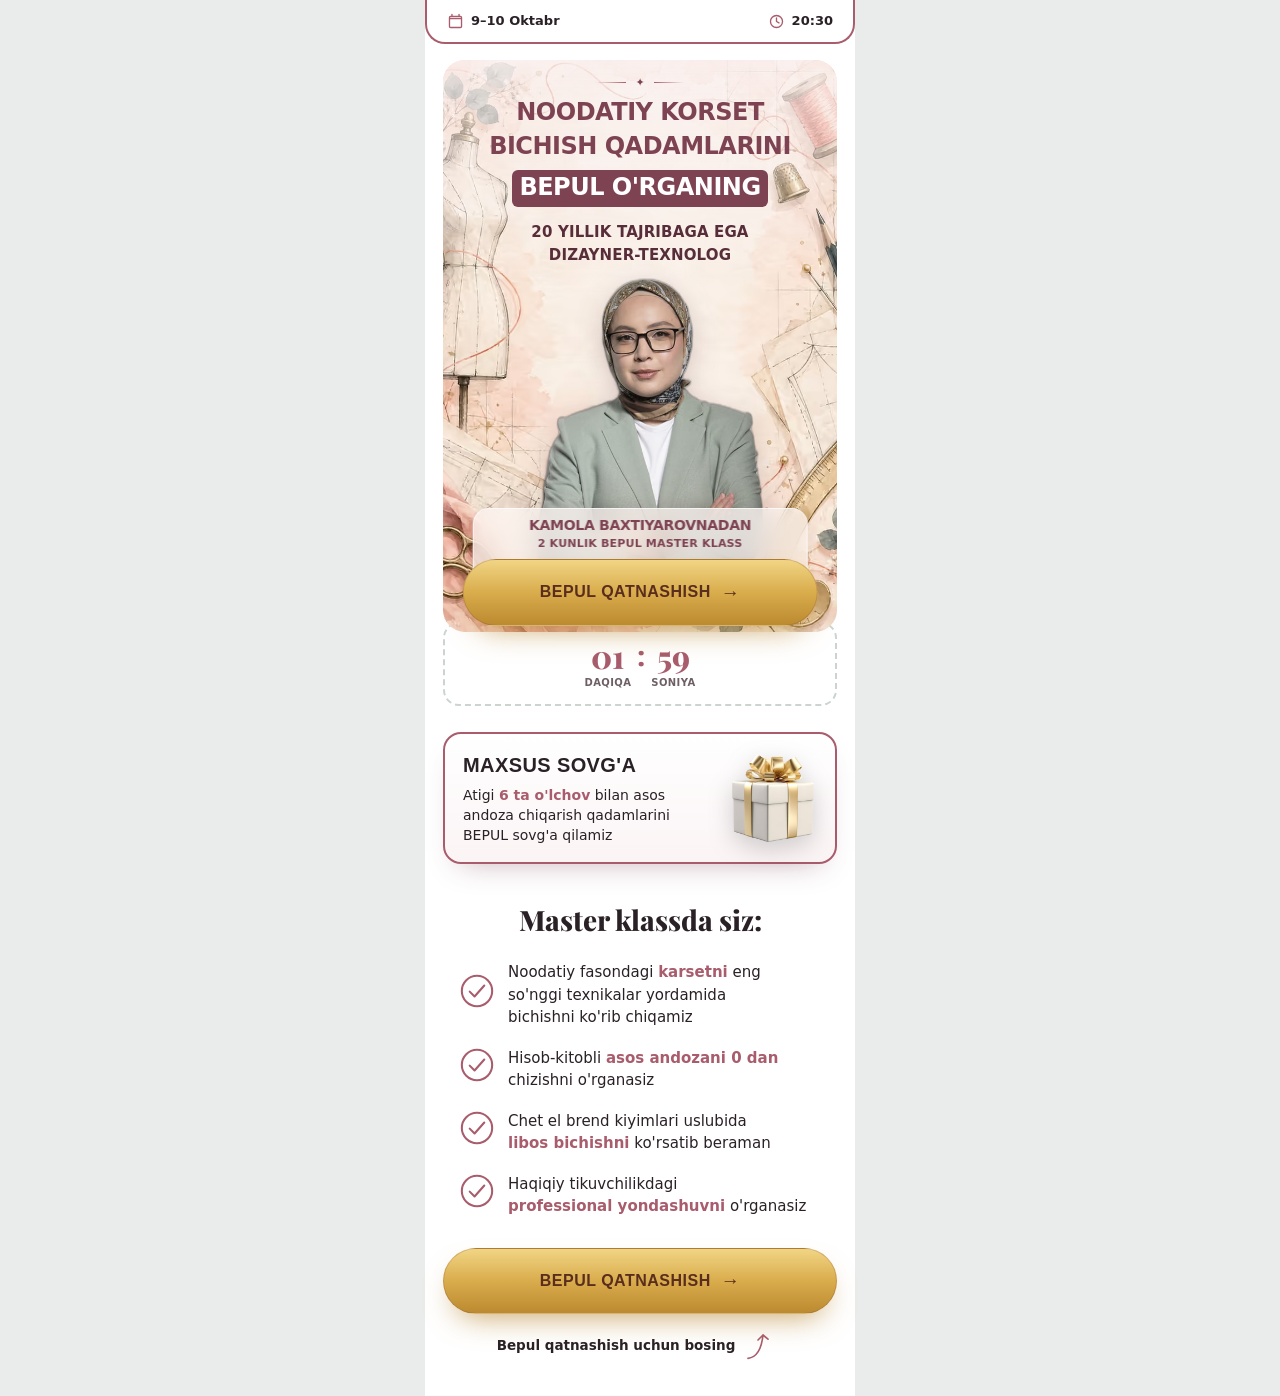
==== commit 0fbce2e2: "addd" ====
--- a/a/index.html
+++ b/a/index.html
@@ -1,185 +1,217 @@
-<!DOCTYPE html>
-<html lang="uz">
-  <head>
-    <meta charset="UTF-8" />
-    <meta name="viewport" content="width=device-width, initial-scale=1.0" />
-    <title>Noodatiy korset bichish qadamlari ketma-ketligi</title>
-    <meta
-      name="description"
-      content="Noodatiy korset bichish qadamlari ketma-ketligini bepul master klassda 0 dan o'rganing. 9–10 oktabr, 20:30."
-    />
-
-    <link rel="preload" as="image" type="image/avif" href="../images/expert-crop.avif" fetchpriority="high" />
-    <link rel="preload" href="../fonts/playfair.woff2" as="font" type="font/woff2" crossorigin />
-    <style id="critical-css">@font-face{font-family:"Playfair Display";src:url(../fonts/playfair.woff2) format("woff2");font-weight:400 900;font-display:swap}:root{--brand:#A85C6C;--brand-lt:#C27E8C;--brand-dk:#7E4353;--ink:#2A2126;--ink-soft:#6E5F64;--white:#ffffff;--phone:430px;--shadow:0 16px 34px -14px rgba(120,60,75,.45)}*{box-sizing:border-box;margin:0;padding:0}html{scroll-behavior:smooth}html, body{overflow-x:hidden}body{font-family:system-ui, sans-serif;color:var(--ink);background:var(--white);line-height:1.55;-webkit-font-smoothing:antialiased}img{display:block;max-width:100%}.phone{width:100%;max-width:var(--phone);margin:0 auto;min-height:100vh;background:var(--white);padding-bottom:26px}.topbar{display:flex;align-items:center;justify-content:space-between;gap:10px;padding:11px 20px;background:var(--white);border:2px solid var(--brand);border-top:none;border-radius:0 0 20px 20px}.topbar__item{display:inline-flex;align-items:center;gap:7px;font-size:13px;font-weight:600;color:var(--ink)}.topbar__item .ic{width:17px;height:17px;fill:none;stroke:var(--brand);stroke-width:1.9;stroke-linecap:round;stroke-linejoin:round}.hero{padding:clamp(12px,4vw,16px) clamp(12px,4.5vw,18px) 0}.stage{position:relative;border-radius:22px;padding:clamp(14px,5vw,20px) clamp(10px,4vw,16px) 0}.stage::after{content:"";position:absolute;inset:0;z-index:2;pointer-events:none;border-radius:inherit;background:linear-gradient(180deg, rgba(250,242,242,.82) 0%, rgba(250,242,242,.4) 22%, transparent 40%), radial-gradient(145% 130% at 50% 46%, transparent 56%, rgba(255,255,255,.5) 80%, rgba(255,255,255,.94) 100%)}.headline{position:relative;z-index:3;text-align:center;margin-bottom:2px}.headline__orn{display:flex;align-items:center;justify-content:center;gap:9px;color:var(--brand);font-size:11px;margin-bottom:9px;text-shadow:0 1px 6px rgba(255,255,255,.9)}.headline__orn i{display:block;width:30px;height:1px;background:linear-gradient(90deg,transparent,var(--brand))}.headline__orn i:last-child{background:linear-gradient(90deg,var(--brand),transparent)}.headline__main{display:block;font-family:'Playfair Display' , serif;font-weight:800;font-size:clamp(23px,6.5vw,30px);line-height:1.06;letter-spacing:.3px;background:linear-gradient(180deg, var(--brand-lt), var(--brand-dk));-webkit-background-clip:text;background-clip:text;color:transparent;filter:drop-shadow(0 1px 8px rgba(255,255,255,.85))}.headline__sub{display:block;margin-top:7px;font-family:'Playfair Display' , serif;font-style:italic;font-weight:600;font-size:clamp(14px,4vw,17px);letter-spacing:.4px;color:var(--ink);text-shadow:0 1px 8px rgba(255,255,255,.85)}.stage__expert{position:relative;z-index:1;display:block;width:94%;margin:0 auto;filter:drop-shadow(0 8px 14px rgba(90,45,55,.22))}.cta--over{position:absolute;left:50%;bottom:6px;transform:translateX(-50%);width:86%;z-index:4}.cta{display:flex;align-items:center;justify-content:center;gap:clamp(5px,2vw,10px);font-family:sans-serif;font-weight:800;font-size:clamp(12px,3.5vw,16px);letter-spacing:.5px;text-transform:uppercase;text-decoration:none;color:#fff;padding:clamp(16px,5vw,20px) clamp(12px,4vw,28px);border-radius:999px;background:linear-gradient(180deg, var(--brand-lt), var(--brand) 55%, var(--brand-dk));box-shadow:var(--shadow);position:relative;overflow:hidden}.cta .arr{font-size:19px;line-height:1}.promo-wrap{text-align:center;padding:0 18px;margin-top:22px}.promo{display:inline-flex;align-items:center;gap:clamp(5px,2vw,9px);font-size:clamp(11px,3vw,13.5px);font-weight:600;color:#F3ECDF;line-height:1.2;background:linear-gradient(180deg,#33272C,#211a1e);border:1px solid rgba(224,184,77,.42);border-radius:999px;padding:9px clamp(10px,3vw,18px);box-shadow:0 12px 26px -14px rgba(0,0,0,.5)}.promo__star{color:#E7C15A;font-size:12px}.promo b{color:#E7C15A;font-weight:800}.timer{margin:18px 18px 0;padding:16px 16px 14px;text-align:center;border:2px dashed #CBD4CF;border-radius:16px}.timer__val{display:flex;align-items:flex-start;justify-content:center;gap:6px}.timer__val .tv{display:flex;flex-direction:column;align-items:center;min-width:44px}.timer__val b{font-family:'Playfair Display' , serif;font-weight:800;font-size:32px;color:var(--brand);line-height:1}.timer__val i{font-style:normal;font-size:10px;font-weight:600;letter-spacing:.4px;color:var(--ink-soft);margin-top:3px;text-transform:uppercase}.timer__val .sep{font-family:'Playfair Display' , serif;font-size:28px;font-weight:800;color:var(--brand);line-height:1;margin-top:1px}@media (prefers-reduced-motion:reduce){html{scroll-behavior:auto}}body{background:#E9ECEA}img{height:auto}</style>
-    <link rel="stylesheet" href="./css/main.css" media="print" onload="this.media='all'" />
-    <noscript><link rel="stylesheet" href="./css/main.css" /></noscript>
-  </head>
-  <body>
-    <main class="phone">
-      <div class="topbar">
-        <span class="topbar__item">
-          <svg viewBox="0 0 24 24" class="ic">
-            <path
-              d="M7 2v2M17 2v2M3.5 8h17M5 5h14a1.5 1.5 0 0 1 1.5 1.5V19A1.5 1.5 0 0 1 19 20.5H5A1.5 1.5 0 0 1 3.5 19V6.5A1.5 1.5 0 0 1 5 5Z"
-            ></path>
-          </svg>
-          9–10 Oktabr
-        </span>
-        <span class="topbar__item">
-          <svg viewBox="0 0 24 24" class="ic">
-            <circle cx="12" cy="12" r="8.5"></circle>
-            <path d="M12 7v5l3.5 2"></path>
-          </svg>
-          20:30
-        </span>
-      </div>
-
-      <section class="hero">
-        <div class="stage">
-          <h1 class="headline">
-            <span class="headline__orn" aria-hidden="true"><i></i>✦<i></i></span>
-            <span class="headline__main">Noodatiy korset bichish</span>
-            <span class="headline__sub">qadamlarini bepul o'rganing</span>
-          </h1>
-          <img
-            src="../images/expert-crop.avif"
-            alt="Master klass ustozi"
-            class="stage__expert"
-            loading="lazy"
-            decoding="async"
-            width="600"
-            height="665"
-          />
-          <a href="#reg" class="cta cta--over">BEPUL QATNASHISH <span class="arr">→</span></a>
-        </div>
-      </section>
-
-      <div class="promo-wrap">
-        <span class="promo">
-          <span class="promo__star">✦</span>
-          2 kunlik jonli master klass, mutlaqo <b>BEPUL</b>
-        </span>
-      </div>
-
-      <div class="timer">
-        <div class="timer__val" id="countdown" aria-label="Ro'yxatdan o'tishga qolgan vaqt">
-          <span class="tv"><b data-cd="mins">02</b><i>daqiqa</i></span>
-          <span class="sep">:</span>
-          <span class="tv"><b data-cd="secs">00</b><i>soniya</i></span>
-        </div>
-      </div>
-
-      <section class="gift">
-        <div class="gift__card">
-          <div class="gift__txt">
-            <h3 class="gift__title">MAXSUS SOVG'A</h3>
-            <p class="gift__desc">
-              Atigi <b>6 ta o'lchov</b> bilan asos andoza chiqarish qadamlarini BEPUL sovg'a qilamiz
-            </p>
-          </div>
-          <img
-            src="../images/gift.avif"
-            alt="Sovg'a"
-            class="gift__img"
-            loading="lazy"
-            decoding="async"
-            width="297"
-            height="320"
-          />
-        </div>
-      </section>
-
-      <section class="mk">
-        <h2 class="mk__title">Master klassda siz:</h2>
-        <ul class="mk__list">
-          <li>
-            <span class="ck"
-              ><svg viewBox="0 0 28 28">
-                <circle cx="14" cy="14" r="12.5"></circle>
-                <path d="M8 14.5l4 4 8-9"></path></svg
-            ></span>
-            <p>
-              Noodatiy fasondagi <b>karsetni</b> eng so'nggi texnikalar yordamida bichishni ko'rib
-              chiqamiz
-            </p>
-          </li>
-          <li>
-            <span class="ck"
-              ><svg viewBox="0 0 28 28">
-                <circle cx="14" cy="14" r="12.5"></circle>
-                <path d="M8 14.5l4 4 8-9"></path></svg
-            ></span>
-            <p>Hisob-kitobli <b>asos andozani 0 dan</b> chizishni o'rganasiz</p>
-          </li>
-          <li>
-            <span class="ck"
-              ><svg viewBox="0 0 28 28">
-                <circle cx="14" cy="14" r="12.5"></circle>
-                <path d="M8 14.5l4 4 8-9"></path></svg
-            ></span>
-            <p>Chet el brend kiyimlari uslubida <b>libos bichishni</b> ko'rsatib beraman</p>
-          </li>
-          <li>
-            <span class="ck"
-              ><svg viewBox="0 0 28 28">
-                <circle cx="14" cy="14" r="12.5"></circle>
-                <path d="M8 14.5l4 4 8-9"></path></svg
-            ></span>
-            <p>Haqiqiy tikuvchilikdagi <b>professional yondashuvni</b> o'rganasiz</p>
-          </li>
-        </ul>
-      </section>
-
-      <section class="reg" id="reg">
-        <a href="#" class="cta cta--full">BEPUL QATNASHISH <span class="arr">→</span></a>
-        <p class="hint">
-          Bepul qatnashish uchun bosing
-          <svg class="hint__arr" viewBox="0 0 48 40">
-            <path d="M6 36c9-1 16-9 18-28M24 8l-6 6M24 8l6 5"></path>
-          </svg>
-        </p>
-      </section>
-    </main>
-
-    <div class="rmodal" id="regModal" hidden="">
-      <div class="rmodal__bg" data-close=""></div>
-      <div class="rmodal__card" role="dialog" aria-modal="true" aria-labelledby="rmTitle">
-        <button class="rmodal__x" type="button" aria-label="Yopish" data-close="">×</button>
-        <h3 class="rmodal__title" id="rmTitle">
-          Master klassga ro'yxatdan o'tish uchun ma'lumotlaringizni kiriting!
-        </h3>
-        <form class="rmodal__form" id="modalForm" novalidate="">
-          <label class="rfield">
-            <span>Ismingiz:</span>
-            <input
-              type="text"
-              name="name"
-              placeholder="Ism Familiya"
-              autocomplete="name"
-              required=""
-            />
-          </label>
-          <label class="rfield">
-            <span>Telefon raqamingiz:</span>
-            <span class="rphone">
-              <span class="rphone__cc">+998</span>
-              <input
-                type="tel"
-                name="phone"
-                placeholder="90 123 45 67"
-                autocomplete="tel"
-                required=""
-              />
-            </span>
-          </label>
-          <button type="submit" class="mbtn">DAVOM ETISH</button>
-        </form>
-      </div>
-    </div>
-
-    <script src="../js/registration.js" defer=""></script>
-    <script src="../js/variant.js" defer=""></script>
-    <script src="../js/main.js" defer=""></script>
-  </body>
-</html>
+<!DOCTYPE html>
+<html lang="uz">
+  <head>
+    <meta charset="UTF-8" />
+    <meta name="viewport" content="width=device-width, initial-scale=1.0" />
+    <title>Noodatiy korset bichish qadamlari ketma-ketligi</title>
+    <meta
+      name="description"
+      content="Noodatiy korset bichish qadamlari ketma-ketligini bepul master klassda 0 dan o'rganing. 9–10 oktabr, 20:30."
+    />
+
+    <link rel="preload" as="image" type="image/avif" href="../images/expert-crop.avif" fetchpriority="high" />
+    <link rel="preload" href="../fonts/playfair.woff2" as="font" type="font/woff2" crossorigin />
+    <style id="critical-css">@font-face{font-family:"Playfair Display";src:url(../fonts/playfair.woff2) format("woff2");font-weight:400 900;font-display:swap}:root{--brand:#A85C6C;--brand-lt:#C27E8C;--brand-dk:#7E4353;--ink:#2A2126;--ink-soft:#6E5F64;--line:#EBE4E5;--white:#ffffff;--phone:430px;--shadow:0 16px 34px -14px rgba(120,60,75,.45)}*{box-sizing:border-box;margin:0;padding:0}html{scroll-behavior:smooth}html, body{overflow-x:hidden}body{font-family:system-ui, sans-serif;color:var(--ink);background:var(--white);line-height:1.55;-webkit-font-smoothing:antialiased}img{display:block;max-width:100%}.phone{width:100%;max-width:var(--phone);margin:0 auto;min-height:100vh;background:var(--white);padding-bottom:26px}.topbar{display:flex;align-items:center;justify-content:space-between;gap:10px;padding:11px 20px;background:var(--white);border:2px solid var(--brand);border-top:none;border-radius:0 0 20px 20px}.topbar__item{display:inline-flex;align-items:center;gap:7px;font-size:13px;font-weight:600;color:var(--ink)}.topbar__item .ic{width:17px;height:17px;fill:none;stroke:var(--brand);stroke-width:1.9;stroke-linecap:round;stroke-linejoin:round}.hero{padding:clamp(12px,4vw,16px) clamp(12px,4.5vw,18px) 0}.stage{position:relative;border-radius:22px;padding:clamp(8px,3vw,14px) clamp(10px,4vw,16px) 0}.stage::after{content:"";position:absolute;inset:0;z-index:2;pointer-events:none;border-radius:inherit;background:linear-gradient(180deg, rgba(250,242,242,.82) 0%, rgba(250,242,242,.4) 22%, transparent 40%), radial-gradient(145% 130% at 50% 46%, transparent 56%, rgba(255,255,255,.5) 80%, rgba(255,255,255,.94) 100%)}.headline{position:relative;z-index:3;text-align:center;margin-bottom:12px;font-family:system-ui,sans-serif;text-transform:uppercase;color:var(--brand-dk)}.headline__orn{display:flex;align-items:center;justify-content:center;gap:9px;color:var(--brand-dk);font-size:11px;margin-bottom:8px}.headline__orn i{display:block;width:30px;height:1px;background:linear-gradient(90deg,transparent,var(--brand))}.headline__orn i:last-child{background:linear-gradient(90deg,var(--brand),transparent)}.headline__main{display:block;font-family:system-ui,sans-serif;font-weight:800;font-size:clamp(20px,5.5vw,24px);line-height:1.12;letter-spacing:-.5px;color:inherit;text-wrap:balance}.headline__sub{display:block;margin-top:5px;font-family:system-ui,sans-serif;font-style:normal;font-weight:800;font-size:clamp(20px,5.5vw,24px);line-height:1.3;letter-spacing:-.5px;color:inherit;white-space:nowrap}.headline__cred{display:block;margin-top:14px;font-size:clamp(13px,3.5vw,15px);line-height:1.5;font-weight:600;letter-spacing:.15px;text-transform:uppercase;color:#572D39;text-wrap:balance}.headline__name{display:block;margin-top:3px;font-family:system-ui,sans-serif;font-style:normal;font-weight:800;font-size:clamp(17px,4.7vw,20px);line-height:1.2;letter-spacing:-.3px;color:inherit;text-wrap:balance}.headline__name i{display:none}.headline__mk{display:inline-block;margin-top:10px;padding:6px 12px;border-top:1px solid rgba(126,67,83,.3);border-bottom:1px solid rgba(126,67,83,.3);font-size:clamp(11px,3.1vw,13px);line-height:1.3;font-weight:600;letter-spacing:.6px;color:inherit}.headline__mk b{color:inherit;font-weight:800}.stage__expert{position:relative;z-index:1;display:block;width:70%;max-width:250px;margin:-16px auto 0;filter:drop-shadow(0 8px 14px rgba(90,45,55,.22))}.cta--over{position:absolute;left:50%;bottom:6px;transform:translateX(-50%);width:86%;z-index:4}.cta{display:flex;align-items:center;justify-content:center;gap:clamp(5px,2vw,10px);font-family:sans-serif;font-weight:800;font-size:clamp(12px,3.5vw,16px);letter-spacing:.5px;text-transform:uppercase;text-decoration:none;color:#5A2E1E;padding:clamp(16px,5vw,20px) clamp(12px,4vw,28px);border-radius:999px;background:linear-gradient(180deg,#F1D585 0%,#D9AC4C 50%,#BC8A30 100%);box-shadow:0 14px 30px -12px rgba(184,134,47,.75);border:1px solid rgba(120,67,45,.22);position:relative;overflow:hidden}.cta .arr{font-size:19px;line-height:1}.promo-wrap{text-align:center;padding:0 18px;margin-top:22px}.promo{display:inline-flex;align-items:center;gap:clamp(5px,2vw,9px);font-size:clamp(11px,3vw,13.5px);font-weight:600;color:#F3ECDF;line-height:1.2;background:linear-gradient(180deg,#33272C,#211a1e);border:1px solid rgba(224,184,77,.42);border-radius:999px;padding:9px clamp(10px,3vw,18px);box-shadow:0 12px 26px -14px rgba(0,0,0,.5)}.promo__star{color:#E7C15A;font-size:12px}.promo b{color:#E7C15A;font-weight:800}.timer{margin:18px 18px 0;padding:16px 16px 14px;text-align:center;border:2px dashed #CBD4CF;border-radius:16px}.timer__val{display:flex;align-items:flex-start;justify-content:center;gap:6px}.timer__val .tv{display:flex;flex-direction:column;align-items:center;min-width:44px}.timer__val b{font-family:'Playfair Display' , serif;font-weight:800;font-size:32px;color:var(--brand);line-height:1}.timer__val i{font-style:normal;font-size:10px;font-weight:600;letter-spacing:.4px;color:var(--ink-soft);margin-top:3px;text-transform:uppercase}.timer__val .sep{font-family:'Playfair Display' , serif;font-size:28px;font-weight:800;color:var(--brand);line-height:1;margin-top:1px}@media (prefers-reduced-motion:reduce){html{scroll-behavior:auto}}body{background:#E9ECEA}img{height:auto}body{overflow-x:clip}.stage__expert{width:92%;max-width:340px;top:-28px;margin-bottom:-28px}.stage__overlay{position:absolute;z-index:4;left:50%;bottom:6px;transform:translateX(-50%);width:90%;display:flex;flex-direction:column;gap:0}.expert-caption{padding:8px 10px 18px;border:1px solid rgba(255,255,255,.65);border-radius:16px 16px 0 0;margin:0 10px -12px;background:rgba(255,248,245,.72);-webkit-backdrop-filter:blur(12px);backdrop-filter:blur(12px);box-shadow:0 4px 18px rgba(70,35,45,.1);text-align:center;text-transform:uppercase;color:var(--brand-dk);font-family:system-ui,sans-serif}.expert-caption .headline__name{margin:0;font-size:clamp(12px,3.4vw,14px);line-height:1.25}.expert-caption .headline__mk{display:block;margin-top:3px;padding:0;border:0;font-size:clamp(9px,2.6vw,11px);letter-spacing:.2px}.stage__overlay .cta--over{position:relative;left:auto;bottom:auto;transform:none;width:100%}.headline__highlight{display:inline-block;padding:2px 7px 4px;margin-top:3px;border-radius:6px;background:var(--brand-dk);color:#fff;box-decoration-break:clone;-webkit-box-decoration-break:clone}</style>
+    <link rel="stylesheet" href="./css/main.css" media="print" onload="this.media='all'" />
+    <noscript><link rel="stylesheet" href="./css/main.css" /></noscript>
+    <link rel="stylesheet" href="../css/modal.css" />
+    <link rel="prefetch" href="/thankYou.html" as="document" />
+  <!-- Meta Pixel Code -->
+<script>
+!function(f,b,e,v,n,t,s)
+{if(f.fbq)return;n=f.fbq=function(){n.callMethod?
+n.callMethod.apply(n,arguments):n.queue.push(arguments)};
+if(!f._fbq)f._fbq=n;n.push=n;n.loaded=!0;n.version='2.0';
+n.queue=[];t=b.createElement(e);t.async=!0;
+t.src=v;s=b.getElementsByTagName(e)[0];
+s.parentNode.insertBefore(t,s)}(window, document,'script',
+'https://connect.facebook.net/en_US/fbevents.js');
+fbq('init', '3032578633745060');
+fbq('track', 'PageView');
+</script>
+<!-- End Meta Pixel Code -->
+  </head>
+  <body>
+<!-- Meta Pixel noscript fallback -->
+<noscript><img height="1" width="1" style="display:none"
+src="https://www.facebook.com/tr?id=3032578633745060&ev=PageView&noscript=1"
+/></noscript>
+    <main class="phone">
+      <div class="topbar">
+        <span class="topbar__item">
+          <svg viewBox="0 0 24 24" class="ic">
+            <path
+              d="M7 2v2M17 2v2M3.5 8h17M5 5h14a1.5 1.5 0 0 1 1.5 1.5V19A1.5 1.5 0 0 1 19 20.5H5A1.5 1.5 0 0 1 3.5 19V6.5A1.5 1.5 0 0 1 5 5Z"
+            ></path>
+          </svg>
+          9–10 Oktabr
+        </span>
+        <span class="topbar__item">
+          <svg viewBox="0 0 24 24" class="ic">
+            <circle cx="12" cy="12" r="8.5"></circle>
+            <path d="M12 7v5l3.5 2"></path>
+          </svg>
+          20:30
+        </span>
+      </div>
+
+      <section class="hero">
+        <div class="stage">
+          <h1 class="headline">
+            <span class="headline__orn" aria-hidden="true"><i></i>✦<i></i></span>
+            <span class="headline__main">Noodatiy korset</span>
+            <span class="headline__sub">bichish qadamlarini</span>
+            <span class="headline__sub"><mark class="headline__highlight">bepul o'rganing</mark></span>
+            <span class="headline__cred">20 yillik tajribaga ega<br />dizayner-texnolog</span>
+
+          </h1>
+          <img
+            src="../images/expert-crop.avif"
+            alt="Master klass ustozi"
+            class="stage__expert"
+            loading="lazy"
+            fetchpriority="high"
+            decoding="async"
+            width="600"
+            height="665"
+          />
+          <div class="stage__overlay">
+            <div class="expert-caption">
+            <span class="headline__name"
+              ><i aria-hidden="true">✦</i>Kamola Baxtiyarovnadan<i aria-hidden="true">✦</i></span
+            >
+            <span class="headline__mk">2 kunlik <b>BEPUL</b> master klass</span>
+            </div>
+          <a href="#reg" class="cta cta--over">BEPUL QATNASHISH <span class="arr">→</span></a>
+          </div>
+        </div>
+      </section>
+
+      <div class="timer">
+        <div class="timer__val" id="countdown" aria-label="Ro'yxatdan o'tishga qolgan vaqt">
+          <span class="tv"><b data-cd="mins">02</b><i>daqiqa</i></span>
+          <span class="sep">:</span>
+          <span class="tv"><b data-cd="secs">00</b><i>soniya</i></span>
+        </div>
+      </div>
+
+      <section class="gift">
+        <div class="gift__card">
+          <div class="gift__txt">
+            <h3 class="gift__title">MAXSUS SOVG'A</h3>
+            <p class="gift__desc">
+              Atigi <b>6 ta o'lchov</b> bilan asos andoza chiqarish qadamlarini BEPUL sovg'a qilamiz
+            </p>
+          </div>
+          <img
+            src="../images/gift.avif"
+            alt="Sovg'a"
+            class="gift__img"
+            loading="lazy"
+            decoding="async"
+            width="297"
+            height="320"
+          />
+        </div>
+      </section>
+
+      <section class="mk">
+        <h2 class="mk__title">Master klassda siz:</h2>
+        <ul class="mk__list">
+          <li>
+            <span class="ck"
+              ><svg viewBox="0 0 28 28">
+                <circle cx="14" cy="14" r="12.5"></circle>
+                <path d="M8 14.5l4 4 8-9"></path></svg
+            ></span>
+            <p>
+              Noodatiy fasondagi <b>karsetni</b> eng so'nggi texnikalar yordamida bichishni ko'rib&nbsp;chiqamiz
+            </p>
+          </li>
+          <li>
+            <span class="ck"
+              ><svg viewBox="0 0 28 28">
+                <circle cx="14" cy="14" r="12.5"></circle>
+                <path d="M8 14.5l4 4 8-9"></path></svg
+            ></span>
+            <p>Hisob-kitobli <b>asos andozani 0 dan</b> chizishni o'rganasiz</p>
+          </li>
+          <li>
+            <span class="ck"
+              ><svg viewBox="0 0 28 28">
+                <circle cx="14" cy="14" r="12.5"></circle>
+                <path d="M8 14.5l4 4 8-9"></path></svg
+            ></span>
+            <p>Chet el brend kiyimlari uslubida <b>libos bichishni</b> ko'rsatib beraman</p>
+          </li>
+          <li>
+            <span class="ck"
+              ><svg viewBox="0 0 28 28">
+                <circle cx="14" cy="14" r="12.5"></circle>
+                <path d="M8 14.5l4 4 8-9"></path></svg
+            ></span>
+            <p>Haqiqiy tikuvchilikdagi <b>professional yondashuvni</b> o'rganasiz</p>
+          </li>
+        </ul>
+      </section>
+
+      <section class="reg" id="reg">
+        <a href="#" class="cta cta--full">BEPUL QATNASHISH <span class="arr">→</span></a>
+        <p class="hint">
+          Bepul qatnashish uchun bosing
+          <svg class="hint__arr" viewBox="0 0 48 40">
+            <path d="M6 36c9-1 16-9 18-28M24 8l-6 6M24 8l6 5"></path>
+          </svg>
+        </p>
+      </section>
+    </main>
+
+    <div id="registrationModal" class="homeModal" style="display: none">
+      <div class="homeModalOverlay"></div>
+      <div
+        class="homeFormContainer"
+        role="dialog"
+        aria-modal="true"
+        aria-labelledby="registrationTitle"
+      >
+        <button class="closeButton" id="closeModalBtn" aria-label="Yopish">
+          <svg xmlns="http://www.w3.org/2000/svg" width="16" height="16" viewBox="0 0 12 12" fill="none">
+            <path d="M1 11L11 1M1 1.00001L11 11" stroke="currentColor" stroke-width="1.5" stroke-linecap="round"></path>
+          </svg>
+        </button>
+        <div class="homeFormTop">
+          <h1 class="homeFormTopTitle" id="registrationTitle">
+            Ro'yxatdan o'tish uchun ma'lumotlaringizni kiriting!
+          </h1>
+        </div>
+        <form id="registrationForm" name="contact-form">
+          <div class="HomeFormRow">
+            <label class="HomeFormRowLabel" for="phone">Telefon raqamingiz:</label>
+            <div class="phone-input-container">
+              <button type="button" class="selected-country" id="selectedCountry">
+                <span class="selected-flag" id="selectedCountryFlag">🇺🇿</span>
+                <svg id="dropdownIcon" xmlns="http://www.w3.org/2000/svg" width="16" height="16" viewBox="0 0 24 24" fill="none" stroke="currentColor" stroke-width="2" stroke-linecap="round" stroke-linejoin="round">
+                  <polyline points="6 9 12 15 18 9"></polyline>
+                </svg>
+                <span class="selected-code" id="selectedCountryCodeText">+998</span>
+              </button>
+              <div class="country-dropdown" id="countryDropdown" style="display: none"></div>
+              <div class="phone-field">
+                <input class="HomeFormRowInput phone-input" type="tel" id="phone" name="phone" inputmode="numeric" placeholder="88 888 88 88" autocomplete="tel" />
+              </div>
+            </div>
+            <p class="homeFormErrorText" id="phoneError" style="display: none">
+              ❌ Telefon raqam mos emas!
+            </p>
+          </div>
+          <button type="submit" class="HomeFormBtn" id="submitBtn">DAVOM ETISH</button>
+        </form>
+      </div>
+    </div>
+
+    <script src="../js/phoneFormatter.js" defer=""></script>
+    <script src="../js/registration.js" defer=""></script>
+    <script src="../js/app.js" defer=""></script>
+    <script src="../js/main.js" defer=""></script>
+  </body>
+</html>
--- a/a/css/main.css
+++ b/a/css/main.css
@@ -1 +1,10 @@
-@font-face{font-family:'Playfair Display';src:url("../../fonts/playfair.woff2") format( 'woff2' );font-weight:400 900;font-style:normal;font-display:swap}:root{--brand:#A85C6C;--brand-lt:#C27E8C;--brand-dk:#7E4353;--ink:#2A2126;--ink-soft:#6E5F64;--line:#EBE4E5;--white:#ffffff;--phone:430px;--shadow:0 16px 34px -14px rgba(120,60,75,.45)}*{box-sizing:border-box;margin:0;padding:0}html{scroll-behavior:smooth}html, body{overflow-x:hidden}body{font-family:system-ui, sans-serif;color:var(--ink);background:var(--white);line-height:1.55;-webkit-font-smoothing:antialiased}img{display:block;max-width:100%}.phone{width:100%;max-width:var(--phone);margin:0 auto;min-height:100vh;background:var(--white);padding-bottom:26px}.topbar{display:flex;align-items:center;justify-content:space-between;gap:10px;padding:11px 20px;background:var(--white);border:2px solid var(--brand);border-top:none;border-radius:0 0 20px 20px}.topbar__item{display:inline-flex;align-items:center;gap:7px;font-size:13px;font-weight:600;color:var(--ink)}.topbar__item .ic{width:17px;height:17px;fill:none;stroke:var(--brand);stroke-width:1.9;stroke-linecap:round;stroke-linejoin:round}.hero{padding:clamp(12px,4vw,16px) clamp(12px,4.5vw,18px) 0}.stage{position:relative;background:#F6E7E2 url("../../images/hero-bg.avif") top center / cover no-repeat;border-radius:22px;padding:clamp(14px,5vw,20px) clamp(10px,4vw,16px) 0}.stage::after{content:"";position:absolute;inset:0;z-index:2;pointer-events:none;border-radius:inherit;background:linear-gradient(180deg, rgba(250,242,242,.82) 0%, rgba(250,242,242,.4) 22%, transparent 40%), radial-gradient(145% 130% at 50% 46%, transparent 56%, rgba(255,255,255,.5) 80%, rgba(255,255,255,.94) 100%)}.headline{position:relative;z-index:3;text-align:center;margin-bottom:2px}.headline__orn{display:flex;align-items:center;justify-content:center;gap:9px;color:var(--brand);font-size:11px;margin-bottom:9px;text-shadow:0 1px 6px rgba(255,255,255,.9)}.headline__orn i{display:block;width:30px;height:1px;background:linear-gradient(90deg,transparent,var(--brand))}.headline__orn i:last-child{background:linear-gradient(90deg,var(--brand),transparent)}.headline__main{display:block;font-family:'Playfair Display' , serif;font-weight:800;font-size:clamp(23px,6.5vw,30px);line-height:1.06;letter-spacing:.3px;background:linear-gradient(180deg, var(--brand-lt), var(--brand-dk));-webkit-background-clip:text;background-clip:text;color:transparent;filter:drop-shadow(0 1px 8px rgba(255,255,255,.85))}.headline__sub{display:block;margin-top:7px;font-family:'Playfair Display' , serif;font-style:italic;font-weight:600;font-size:clamp(14px,4vw,17px);letter-spacing:.4px;color:var(--ink);text-shadow:0 1px 8px rgba(255,255,255,.85)}.stage__expert{position:relative;z-index:1;display:block;width:94%;margin:0 auto;filter:drop-shadow(0 8px 14px rgba(90,45,55,.22))}.cta--over{position:absolute;left:50%;bottom:6px;transform:translateX(-50%);width:86%;z-index:4}.cta{display:flex;align-items:center;justify-content:center;gap:clamp(5px,2vw,10px);font-family:sans-serif;font-weight:800;font-size:clamp(12px,3.5vw,16px);letter-spacing:.5px;text-transform:uppercase;text-decoration:none;color:#fff;padding:clamp(16px,5vw,20px) clamp(12px,4vw,28px);border-radius:999px;background:linear-gradient(180deg, var(--brand-lt), var(--brand) 55%, var(--brand-dk));box-shadow:var(--shadow);position:relative;overflow:hidden}.cta:hover{transform:translateY(-2px) translateX(-50%);filter:brightness(1.05)}.cta--full:hover{transform:translateY(-2px)}.cta:active{filter:brightness(.98)}.cta .arr{font-size:19px;line-height:1}.cta--full{width:100%}.promo-wrap{text-align:center;padding:0 18px;margin-top:22px}.promo{display:inline-flex;align-items:center;gap:clamp(5px,2vw,9px);font-size:clamp(11px,3vw,13.5px);font-weight:600;color:#F3ECDF;line-height:1.2;background:linear-gradient(180deg,#33272C,#211a1e);border:1px solid rgba(224,184,77,.42);border-radius:999px;padding:9px clamp(10px,3vw,18px);box-shadow:0 12px 26px -14px rgba(0,0,0,.5)}.promo__star{color:#E7C15A;font-size:12px}.promo b{color:#E7C15A;font-weight:800}.timer{margin:18px 18px 0;padding:16px 16px 14px;text-align:center;border:2px dashed #CBD4CF;border-radius:16px}.timer__val{display:flex;align-items:flex-start;justify-content:center;gap:6px}.timer__val .tv{display:flex;flex-direction:column;align-items:center;min-width:44px}.timer__val b{font-family:'Playfair Display' , serif;font-weight:800;font-size:32px;color:var(--brand);line-height:1}.timer__val i{font-style:normal;font-size:10px;font-weight:600;letter-spacing:.4px;color:var(--ink-soft);margin-top:3px;text-transform:uppercase}.timer__val .sep{font-family:'Playfair Display' , serif;font-size:28px;font-weight:800;color:var(--brand);line-height:1;margin-top:1px}.mk{padding:30px 20px 4px}.mk__title{text-align:center;font-family:'Playfair Display' , serif;font-weight:800;font-size:clamp(22px,6vw,28px);margin-bottom:20px}.mk__list{list-style:none;display:grid;gap:18px;max-width:360px;margin:0 auto}.mk__list li{display:flex;align-items:center;gap:14px}.ck{flex:0 0 auto}.ck svg{width:34px;height:34px;fill:none;stroke:var(--brand);stroke-width:1.7;stroke-linecap:round;stroke-linejoin:round}.mk__list p{font-size:clamp(13px,3.7vw,15px);font-weight:500;color:var(--ink);line-height:1.4}.mk__list b{font-weight:700;color:var(--brand)}.gift{padding:26px 18px 4px}.gift__card{display:flex;align-items:center;gap:14px;background:linear-gradient(180deg, #fff, #FBF4F5);border:2px solid var(--brand);border-radius:18px;padding:16px 18px;box-shadow:0 14px 30px -16px rgba(120,60,75,.4)}.gift__title{font-family:sans-serif;font-weight:800;font-size:clamp(16px,4.5vw,20px);letter-spacing:.4px;text-transform:uppercase;color:var(--ink);margin-bottom:5px}.gift__desc{font-size:clamp(12px,3.5vw,14px);font-weight:500;color:var(--ink);line-height:1.42}.gift__desc b{color:var(--brand);font-weight:700}.gift__img{width:88px;height:88px;object-fit:contain;flex:0 0 auto;filter:drop-shadow(0 8px 12px rgba(0,0,0,.18))}.reg{padding:26px 18px 8px;text-align:center}.hint{display:flex;align-items:center;justify-content:center;gap:8px;margin-top:14px;font-size:13.5px;font-weight:600;color:var(--ink)}.hint__arr{width:40px;height:34px;fill:none;stroke:var(--brand);stroke-width:2;stroke-linecap:round;stroke-linejoin:round}@media (prefers-reduced-motion:reduce){html{scroll-behavior:auto}}.rmodal{position:fixed;inset:0;z-index:200;display:grid;place-items:center;padding:20px}.rmodal[hidden]{display:none}.rmodal__bg{position:absolute;inset:0;background:rgba(42,33,38,.6);backdrop-filter:blur(3px)}.rmodal__card{position:relative;z-index:1;width:100%;max-width:400px;background:linear-gradient(180deg,#fff,#FBF4F5);border:1px solid var(--brand);border-radius:22px;padding:clamp(28px,8vw,34px) clamp(16px,5vw,26px) clamp(20px,6vw,26px);box-shadow:0 30px 70px -20px rgba(42,33,38,.6)}.rmodal__x{position:absolute;top:14px;right:16px;width:34px;height:34px;border-radius:50%;border:none;cursor:pointer;font-size:24px;line-height:1;color:var(--brand);background:rgba(168,92,108,.1)}.rmodal__x:hover{background:rgba(168,92,108,.2)}.rmodal__title{font-family:'Playfair Display' , serif;font-weight:800;font-size:clamp(18px,5vw,21px);line-height:1.26;color:var(--brand-dk);text-align:center;margin:4px 8px 20px}.rfield{display:block;margin-bottom:14px}.rfield>span:first-child{display:block;font-size:12.5px;font-weight:600;color:var(--ink-soft);margin-bottom:6px}.rfield input{width:100%;font-family:inherit;font-size:15px;color:var(--ink);background:#fff;border:1.5px solid var(--line);border-radius:12px;padding:13px 15px}.rfield input:focus{outline:none;border-color:var(--brand);box-shadow:0 0 0 3px rgba(168,92,108,.16)}.rphone{display:flex;align-items:stretch;background:#fff;border:1.5px solid var(--line);border-radius:12px;overflow:hidden}.rphone:focus-within{border-color:var(--brand);box-shadow:0 0 0 3px rgba(168,92,108,.16)}.rphone__cc{display:flex;align-items:center;padding:0 13px;font-weight:700;color:var(--ink);background:#F3E7E9;border-right:1px solid var(--line)}.rphone input{flex:1;border:none;background:transparent;padding:13px 14px;font-size:15px;color:var(--ink)}.rphone input:focus{outline:none}.rfield input.err{border-color:#c0564f;box-shadow:0 0 0 3px rgba(192,86,79,.15)}.mbtn{width:100%;margin-top:6px;cursor:pointer;font-family:sans-serif;font-weight:800;font-size:clamp(14px,4vw,17px);letter-spacing:.8px;text-transform:uppercase;color:#fff;background:linear-gradient(180deg, var(--brand-lt), var(--brand) 55%, var(--brand-dk));border:none;border-radius:999px;padding:17px 24px}.mbtn:hover{transform:translateY(-2px);filter:brightness(1.05)}body{background:#E9ECEA}img{height:auto}body{overflow-x:clip}.stage__expert{max-width:100%}.rmodal__card{max-height:calc(100dvh - 32px);overflow-y:auto;overscroll-behavior:contain}.rphone input{min-width:0}.rfield input{font-size:16px}
+@font-face{font-family:'Playfair Display';src:url("../../fonts/playfair.woff2") format( 'woff2' );font-weight:400 900;font-style:normal;font-display:swap}:root{--brand:#A85C6C;--brand-lt:#C27E8C;--brand-dk:#7E4353;--ink:#2A2126;--ink-soft:#6E5F64;--line:#EBE4E5;--white:#ffffff;--phone:430px;--shadow:0 16px 34px -14px rgba(120,60,75,.45)}*{box-sizing:border-box;margin:0;padding:0}html{scroll-behavior:smooth}html, body{overflow-x:hidden}body{font-family:system-ui, sans-serif;color:var(--ink);background:var(--white);line-height:1.55;-webkit-font-smoothing:antialiased}img{display:block;max-width:100%}.phone{width:100%;max-width:var(--phone);margin:0 auto;min-height:100vh;background:var(--white);padding-bottom:26px}.topbar{display:flex;align-items:center;justify-content:space-between;gap:10px;padding:11px 20px;background:var(--white);border:2px solid var(--brand);border-top:none;border-radius:0 0 20px 20px}.topbar__item{display:inline-flex;align-items:center;gap:7px;font-size:13px;font-weight:600;color:var(--ink)}.topbar__item .ic{width:17px;height:17px;fill:none;stroke:var(--brand);stroke-width:1.9;stroke-linecap:round;stroke-linejoin:round}.hero{padding:clamp(12px,4vw,16px) clamp(12px,4.5vw,18px) 0}.stage{position:relative;background:#F6E7E2 url("../../images/hero-bg.avif") top center / cover no-repeat;border-radius:22px;padding:clamp(8px,3vw,14px) clamp(10px,4vw,16px) 0}.stage::after{content:"";position:absolute;inset:0;z-index:2;pointer-events:none;border-radius:inherit;background:linear-gradient(180deg, rgba(250,242,242,.82) 0%, rgba(250,242,242,.4) 22%, transparent 40%), radial-gradient(145% 130% at 50% 46%, transparent 56%, rgba(255,255,255,.5) 80%, rgba(255,255,255,.94) 100%)}.headline{position:relative;z-index:3;text-align:center;margin-bottom:12px;font-family:system-ui,sans-serif;text-transform:uppercase;color:var(--brand-dk)}.headline__orn{display:flex;align-items:center;justify-content:center;gap:9px;color:var(--brand-dk);font-size:11px;margin-bottom:8px}.headline__orn i{display:block;width:30px;height:1px;background:linear-gradient(90deg,transparent,var(--brand))}.headline__orn i:last-child{background:linear-gradient(90deg,var(--brand),transparent)}.headline__main{display:block;font-family:system-ui,sans-serif;font-weight:800;font-size:clamp(20px,5.5vw,24px);line-height:1.12;letter-spacing:-.5px;color:inherit;text-wrap:balance}.headline__sub{display:block;margin-top:5px;font-family:system-ui,sans-serif;font-style:normal;font-weight:800;font-size:clamp(20px,5.5vw,24px);line-height:1.3;letter-spacing:-.5px;color:inherit;white-space:nowrap}.stage__expert{position:relative;z-index:1;display:block;width:70%;max-width:250px;margin:-16px auto 0;filter:drop-shadow(0 8px 14px rgba(90,45,55,.22))}.cta--over{position:absolute;left:50%;bottom:6px;transform:translateX(-50%);width:86%;z-index:4}.cta{display:flex;align-items:center;justify-content:center;gap:clamp(5px,2vw,10px);font-family:sans-serif;font-weight:800;font-size:clamp(12px,3.5vw,16px);letter-spacing:.5px;text-transform:uppercase;text-decoration:none;color:#5A2E1E;padding:clamp(16px,5vw,20px) clamp(12px,4vw,28px);border-radius:999px;background:linear-gradient(180deg,#F1D585 0%,#D9AC4C 50%,#BC8A30 100%);box-shadow:0 14px 30px -12px rgba(184,134,47,.75);border:1px solid rgba(120,67,45,.22);position:relative;overflow:hidden}.cta:hover{transform:translateY(-2px) translateX(-50%);filter:brightness(1.05)}.cta--full:hover{transform:translateY(-2px)}.cta:active{filter:brightness(.98)}.cta .arr{font-size:19px;line-height:1}.cta--full{width:100%}.promo-wrap{text-align:center;padding:0 18px;margin-top:22px}.promo{display:inline-flex;align-items:center;gap:clamp(5px,2vw,9px);font-size:clamp(11px,3vw,13.5px);font-weight:600;color:#F3ECDF;line-height:1.2;background:linear-gradient(180deg,#33272C,#211a1e);border:1px solid rgba(224,184,77,.42);border-radius:999px;padding:9px clamp(10px,3vw,18px);box-shadow:0 12px 26px -14px rgba(0,0,0,.5)}.promo__star{color:#E7C15A;font-size:12px}.promo b{color:#E7C15A;font-weight:800}.timer{margin:18px 18px 0;padding:16px 16px 14px;text-align:center;border:2px dashed #CBD4CF;border-radius:16px}.timer__val{display:flex;align-items:flex-start;justify-content:center;gap:6px}.timer__val .tv{display:flex;flex-direction:column;align-items:center;min-width:44px}.timer__val b{font-family:'Playfair Display' , serif;font-weight:800;font-size:32px;color:var(--brand);line-height:1}.timer__val i{font-style:normal;font-size:10px;font-weight:600;letter-spacing:.4px;color:var(--ink-soft);margin-top:3px;text-transform:uppercase}.timer__val .sep{font-family:'Playfair Display' , serif;font-size:28px;font-weight:800;color:var(--brand);line-height:1;margin-top:1px}.mk{padding:30px 20px 4px}.mk__title{text-align:center;font-family:'Playfair Display' , serif;font-weight:800;font-size:clamp(22px,6vw,28px);margin-bottom:20px}.mk__list{list-style:none;display:grid;gap:18px;max-width:360px;margin:0 auto}.mk__list li{display:flex;align-items:center;gap:14px}.ck{flex:0 0 auto}.ck svg{width:34px;height:34px;fill:none;stroke:var(--brand);stroke-width:1.7;stroke-linecap:round;stroke-linejoin:round}.mk__list p{min-width:0;font-size:clamp(13px,3.7vw,15px);font-weight:500;color:var(--ink);line-height:1.5;text-wrap:balance}.mk__list b{font-weight:700;color:var(--brand);white-space:nowrap}.gift{padding:26px 18px 4px}.gift__card{display:flex;align-items:center;gap:14px;background:linear-gradient(180deg, #fff, #FBF4F5);border:2px solid var(--brand);border-radius:18px;padding:16px 18px;box-shadow:0 14px 30px -16px rgba(120,60,75,.4)}.gift__title{font-family:sans-serif;font-weight:800;font-size:clamp(16px,4.5vw,20px);letter-spacing:.4px;text-transform:uppercase;color:var(--ink);margin-bottom:5px}.gift__desc{font-size:clamp(12px,3.5vw,14px);font-weight:500;color:var(--ink);line-height:1.42}.gift__desc b{color:var(--brand);font-weight:700}.gift__img{width:88px;height:88px;object-fit:contain;flex:0 0 auto;filter:drop-shadow(0 8px 12px rgba(0,0,0,.18))}.reg{padding:26px 18px 8px;text-align:center}.hint{display:flex;align-items:center;justify-content:center;gap:8px;margin-top:14px;font-size:13.5px;font-weight:600;color:var(--ink)}.hint__arr{width:40px;height:34px;fill:none;stroke:var(--brand);stroke-width:2;stroke-linecap:round;stroke-linejoin:round}@media (prefers-reduced-motion:reduce){html{scroll-behavior:auto}}.rmodal{position:fixed;inset:0;z-index:200;display:grid;place-items:center;padding:20px}.rmodal[hidden]{display:none}.rmodal__bg{position:absolute;inset:0;background:rgba(42,33,38,.6);backdrop-filter:blur(3px)}.rmodal__card{position:relative;z-index:1;width:100%;max-width:400px;background:linear-gradient(180deg,#fff,#FBF4F5);border:1px solid var(--brand);border-radius:22px;padding:clamp(28px,8vw,34px) clamp(16px,5vw,26px) clamp(20px,6vw,26px);box-shadow:0 30px 70px -20px rgba(42,33,38,.6)}.rmodal__x{position:absolute;top:14px;right:16px;width:34px;height:34px;border-radius:50%;border:none;cursor:pointer;font-size:24px;line-height:1;color:var(--brand);background:rgba(168,92,108,.1)}.rmodal__x:hover{background:rgba(168,92,108,.2)}.rmodal__title{font-family:'Playfair Display' , serif;font-weight:800;font-size:clamp(18px,5vw,21px);line-height:1.26;color:var(--brand-dk);text-align:center;margin:4px 8px 20px}.rfield{display:block;margin-bottom:14px}.rfield>span:first-child{display:block;font-size:12.5px;font-weight:600;color:var(--ink-soft);margin-bottom:6px}.rfield input{width:100%;font-family:inherit;font-size:15px;color:var(--ink);background:#fff;border:1.5px solid var(--line);border-radius:12px;padding:13px 15px}.rfield input:focus{outline:none;border-color:var(--brand);box-shadow:0 0 0 3px rgba(168,92,108,.16)}.rphone{display:flex;align-items:stretch;background:#fff;border:1.5px solid var(--line);border-radius:12px;overflow:hidden}.rphone:focus-within{border-color:var(--brand);box-shadow:0 0 0 3px rgba(168,92,108,.16)}.rphone__cc{display:flex;align-items:center;padding:0 13px;font-weight:700;color:var(--ink);background:#F3E7E9;border-right:1px solid var(--line)}.rphone input{flex:1;border:none;background:transparent;padding:13px 14px;font-size:15px;color:var(--ink)}.rphone input:focus{outline:none}.rfield input.err{border-color:#c0564f;box-shadow:0 0 0 3px rgba(192,86,79,.15)}.mbtn{width:100%;margin-top:6px;cursor:pointer;font-family:sans-serif;font-weight:800;font-size:clamp(14px,4vw,17px);letter-spacing:.8px;text-transform:uppercase;color:#fff;background:linear-gradient(180deg, var(--brand-lt), var(--brand) 55%, var(--brand-dk));border:none;border-radius:999px;padding:17px 24px}.mbtn:hover{transform:translateY(-2px);filter:brightness(1.05)}body{background:#E9ECEA}img{height:auto}body{overflow-x:clip}.stage__expert{width:92%;max-width:340px;top:-28px;margin-bottom:-28px}.rmodal__card{max-height:calc(100dvh - 32px);overflow-y:auto;overscroll-behavior:contain}.rphone input{min-width:0}.rfield input{font-size:16px}
+
+.headline__cred{display:block;margin-top:14px;font-size:clamp(13px,3.5vw,15px);line-height:1.5;font-weight:600;letter-spacing:.15px;text-transform:uppercase;color:#572D39;text-wrap:balance}
+.headline__name{display:block;margin-top:3px;font-family:system-ui,sans-serif;font-style:normal;font-weight:800;font-size:clamp(17px,4.7vw,20px);line-height:1.2;letter-spacing:-.3px;color:inherit;text-wrap:balance}
+.headline__name i{display:none}
+.headline__mk{display:inline-block;margin-top:10px;padding:6px 12px;border-top:1px solid rgba(126,67,83,.3);border-bottom:1px solid rgba(126,67,83,.3);font-size:clamp(11px,3.1vw,13px);line-height:1.3;font-weight:600;letter-spacing:.6px;color:inherit}
+.headline__mk b{color:inherit;font-weight:800}
+.stage__overlay{position:absolute;z-index:4;left:50%;bottom:6px;transform:translateX(-50%);width:90%;display:flex;flex-direction:column;gap:0}.expert-caption{padding:8px 10px 18px;border:1px solid rgba(255,255,255,.65);border-radius:16px 16px 0 0;margin:0 10px -12px;background:rgba(255,248,245,.72);-webkit-backdrop-filter:blur(12px);backdrop-filter:blur(12px);box-shadow:0 4px 18px rgba(70,35,45,.1);text-align:center;text-transform:uppercase;color:var(--brand-dk);font-family:system-ui,sans-serif}.expert-caption .headline__name{margin:0;font-size:clamp(12px,3.4vw,14px);line-height:1.25}.expert-caption .headline__mk{display:block;margin-top:3px;padding:0;border:0;font-size:clamp(9px,2.6vw,11px);letter-spacing:.2px}.stage__overlay .cta--over{position:relative;left:auto;bottom:auto;transform:none;width:100%}
+
+.headline__highlight{display:inline-block;padding:2px 7px 4px;margin-top:3px;border-radius:6px;background:var(--brand-dk);color:#fff;box-decoration-break:clone;-webkit-box-decoration-break:clone}
--- a/a/css/main.css
+++ b/a/css/main.css
@@ -1 +1,10 @@
-@font-face{font-family:'Playfair Display';src:url("../../fonts/playfair.woff2") format( 'woff2' );font-weight:400 900;font-style:normal;font-display:swap}:root{--brand:#A85C6C;--brand-lt:#C27E8C;--brand-dk:#7E4353;--ink:#2A2126;--ink-soft:#6E5F64;--line:#EBE4E5;--white:#ffffff;--phone:430px;--shadow:0 16px 34px -14px rgba(120,60,75,.45)}*{box-sizing:border-box;margin:0;padding:0}html{scroll-behavior:smooth}html, body{overflow-x:hidden}body{font-family:system-ui, sans-serif;color:var(--ink);background:var(--white);line-height:1.55;-webkit-font-smoothing:antialiased}img{display:block;max-width:100%}.phone{width:100%;max-width:var(--phone);margin:0 auto;min-height:100vh;background:var(--white);padding-bottom:26px}.topbar{display:flex;align-items:center;justify-content:space-between;gap:10px;padding:11px 20px;background:var(--white);border:2px solid var(--brand);border-top:none;border-radius:0 0 20px 20px}.topbar__item{display:inline-flex;align-items:center;gap:7px;font-size:13px;font-weight:600;color:var(--ink)}.topbar__item .ic{width:17px;height:17px;fill:none;stroke:var(--brand);stroke-width:1.9;stroke-linecap:round;stroke-linejoin:round}.hero{padding:clamp(12px,4vw,16px) clamp(12px,4.5vw,18px) 0}.stage{position:relative;background:#F6E7E2 url("../../images/hero-bg.avif") top center / cover no-repeat;border-radius:22px;padding:clamp(14px,5vw,20px) clamp(10px,4vw,16px) 0}.stage::after{content:"";position:absolute;inset:0;z-index:2;pointer-events:none;border-radius:inherit;background:linear-gradient(180deg, rgba(250,242,242,.82) 0%, rgba(250,242,242,.4) 22%, transparent 40%), radial-gradient(145% 130% at 50% 46%, transparent 56%, rgba(255,255,255,.5) 80%, rgba(255,255,255,.94) 100%)}.headline{position:relative;z-index:3;text-align:center;margin-bottom:2px}.headline__orn{display:flex;align-items:center;justify-content:center;gap:9px;color:var(--brand);font-size:11px;margin-bottom:9px;text-shadow:0 1px 6px rgba(255,255,255,.9)}.headline__orn i{display:block;width:30px;height:1px;background:linear-gradient(90deg,transparent,var(--brand))}.headline__orn i:last-child{background:linear-gradient(90deg,var(--brand),transparent)}.headline__main{display:block;font-family:'Playfair Display' , serif;font-weight:800;font-size:clamp(23px,6.5vw,30px);line-height:1.06;letter-spacing:.3px;background:linear-gradient(180deg, var(--brand-lt), var(--brand-dk));-webkit-background-clip:text;background-clip:text;color:transparent;filter:drop-shadow(0 1px 8px rgba(255,255,255,.85))}.headline__sub{display:block;margin-top:7px;font-family:'Playfair Display' , serif;font-style:italic;font-weight:600;font-size:clamp(14px,4vw,17px);letter-spacing:.4px;color:var(--ink);text-shadow:0 1px 8px rgba(255,255,255,.85)}.stage__expert{position:relative;z-index:1;display:block;width:94%;margin:0 auto;filter:drop-shadow(0 8px 14px rgba(90,45,55,.22))}.cta--over{position:absolute;left:50%;bottom:6px;transform:translateX(-50%);width:86%;z-index:4}.cta{display:flex;align-items:center;justify-content:center;gap:clamp(5px,2vw,10px);font-family:sans-serif;font-weight:800;font-size:clamp(12px,3.5vw,16px);letter-spacing:.5px;text-transform:uppercase;text-decoration:none;color:#fff;padding:clamp(16px,5vw,20px) clamp(12px,4vw,28px);border-radius:999px;background:linear-gradient(180deg, var(--brand-lt), var(--brand) 55%, var(--brand-dk));box-shadow:var(--shadow);position:relative;overflow:hidden}.cta:hover{transform:translateY(-2px) translateX(-50%);filter:brightness(1.05)}.cta--full:hover{transform:translateY(-2px)}.cta:active{filter:brightness(.98)}.cta .arr{font-size:19px;line-height:1}.cta--full{width:100%}.promo-wrap{text-align:center;padding:0 18px;margin-top:22px}.promo{display:inline-flex;align-items:center;gap:clamp(5px,2vw,9px);font-size:clamp(11px,3vw,13.5px);font-weight:600;color:#F3ECDF;line-height:1.2;background:linear-gradient(180deg,#33272C,#211a1e);border:1px solid rgba(224,184,77,.42);border-radius:999px;padding:9px clamp(10px,3vw,18px);box-shadow:0 12px 26px -14px rgba(0,0,0,.5)}.promo__star{color:#E7C15A;font-size:12px}.promo b{color:#E7C15A;font-weight:800}.timer{margin:18px 18px 0;padding:16px 16px 14px;text-align:center;border:2px dashed #CBD4CF;border-radius:16px}.timer__val{display:flex;align-items:flex-start;justify-content:center;gap:6px}.timer__val .tv{display:flex;flex-direction:column;align-items:center;min-width:44px}.timer__val b{font-family:'Playfair Display' , serif;font-weight:800;font-size:32px;color:var(--brand);line-height:1}.timer__val i{font-style:normal;font-size:10px;font-weight:600;letter-spacing:.4px;color:var(--ink-soft);margin-top:3px;text-transform:uppercase}.timer__val .sep{font-family:'Playfair Display' , serif;font-size:28px;font-weight:800;color:var(--brand);line-height:1;margin-top:1px}.mk{padding:30px 20px 4px}.mk__title{text-align:center;font-family:'Playfair Display' , serif;font-weight:800;font-size:clamp(22px,6vw,28px);margin-bottom:20px}.mk__list{list-style:none;display:grid;gap:18px;max-width:360px;margin:0 auto}.mk__list li{display:flex;align-items:center;gap:14px}.ck{flex:0 0 auto}.ck svg{width:34px;height:34px;fill:none;stroke:var(--brand);stroke-width:1.7;stroke-linecap:round;stroke-linejoin:round}.mk__list p{font-size:clamp(13px,3.7vw,15px);font-weight:500;color:var(--ink);line-height:1.4}.mk__list b{font-weight:700;color:var(--brand)}.gift{padding:26px 18px 4px}.gift__card{display:flex;align-items:center;gap:14px;background:linear-gradient(180deg, #fff, #FBF4F5);border:2px solid var(--brand);border-radius:18px;padding:16px 18px;box-shadow:0 14px 30px -16px rgba(120,60,75,.4)}.gift__title{font-family:sans-serif;font-weight:800;font-size:clamp(16px,4.5vw,20px);letter-spacing:.4px;text-transform:uppercase;color:var(--ink);margin-bottom:5px}.gift__desc{font-size:clamp(12px,3.5vw,14px);font-weight:500;color:var(--ink);line-height:1.42}.gift__desc b{color:var(--brand);font-weight:700}.gift__img{width:88px;height:88px;object-fit:contain;flex:0 0 auto;filter:drop-shadow(0 8px 12px rgba(0,0,0,.18))}.reg{padding:26px 18px 8px;text-align:center}.hint{display:flex;align-items:center;justify-content:center;gap:8px;margin-top:14px;font-size:13.5px;font-weight:600;color:var(--ink)}.hint__arr{width:40px;height:34px;fill:none;stroke:var(--brand);stroke-width:2;stroke-linecap:round;stroke-linejoin:round}@media (prefers-reduced-motion:reduce){html{scroll-behavior:auto}}.rmodal{position:fixed;inset:0;z-index:200;display:grid;place-items:center;padding:20px}.rmodal[hidden]{display:none}.rmodal__bg{position:absolute;inset:0;background:rgba(42,33,38,.6);backdrop-filter:blur(3px)}.rmodal__card{position:relative;z-index:1;width:100%;max-width:400px;background:linear-gradient(180deg,#fff,#FBF4F5);border:1px solid var(--brand);border-radius:22px;padding:clamp(28px,8vw,34px) clamp(16px,5vw,26px) clamp(20px,6vw,26px);box-shadow:0 30px 70px -20px rgba(42,33,38,.6)}.rmodal__x{position:absolute;top:14px;right:16px;width:34px;height:34px;border-radius:50%;border:none;cursor:pointer;font-size:24px;line-height:1;color:var(--brand);background:rgba(168,92,108,.1)}.rmodal__x:hover{background:rgba(168,92,108,.2)}.rmodal__title{font-family:'Playfair Display' , serif;font-weight:800;font-size:clamp(18px,5vw,21px);line-height:1.26;color:var(--brand-dk);text-align:center;margin:4px 8px 20px}.rfield{display:block;margin-bottom:14px}.rfield>span:first-child{display:block;font-size:12.5px;font-weight:600;color:var(--ink-soft);margin-bottom:6px}.rfield input{width:100%;font-family:inherit;font-size:15px;color:var(--ink);background:#fff;border:1.5px solid var(--line);border-radius:12px;padding:13px 15px}.rfield input:focus{outline:none;border-color:var(--brand);box-shadow:0 0 0 3px rgba(168,92,108,.16)}.rphone{display:flex;align-items:stretch;background:#fff;border:1.5px solid var(--line);border-radius:12px;overflow:hidden}.rphone:focus-within{border-color:var(--brand);box-shadow:0 0 0 3px rgba(168,92,108,.16)}.rphone__cc{display:flex;align-items:center;padding:0 13px;font-weight:700;color:var(--ink);background:#F3E7E9;border-right:1px solid var(--line)}.rphone input{flex:1;border:none;background:transparent;padding:13px 14px;font-size:15px;color:var(--ink)}.rphone input:focus{outline:none}.rfield input.err{border-color:#c0564f;box-shadow:0 0 0 3px rgba(192,86,79,.15)}.mbtn{width:100%;margin-top:6px;cursor:pointer;font-family:sans-serif;font-weight:800;font-size:clamp(14px,4vw,17px);letter-spacing:.8px;text-transform:uppercase;color:#fff;background:linear-gradient(180deg, var(--brand-lt), var(--brand) 55%, var(--brand-dk));border:none;border-radius:999px;padding:17px 24px}.mbtn:hover{transform:translateY(-2px);filter:brightness(1.05)}body{background:#E9ECEA}img{height:auto}body{overflow-x:clip}.stage__expert{max-width:100%}.rmodal__card{max-height:calc(100dvh - 32px);overflow-y:auto;overscroll-behavior:contain}.rphone input{min-width:0}.rfield input{font-size:16px}
+@font-face{font-family:'Playfair Display';src:url("../../fonts/playfair.woff2") format( 'woff2' );font-weight:400 900;font-style:normal;font-display:swap}:root{--brand:#A85C6C;--brand-lt:#C27E8C;--brand-dk:#7E4353;--ink:#2A2126;--ink-soft:#6E5F64;--line:#EBE4E5;--white:#ffffff;--phone:430px;--shadow:0 16px 34px -14px rgba(120,60,75,.45)}*{box-sizing:border-box;margin:0;padding:0}html{scroll-behavior:smooth}html, body{overflow-x:hidden}body{font-family:system-ui, sans-serif;color:var(--ink);background:var(--white);line-height:1.55;-webkit-font-smoothing:antialiased}img{display:block;max-width:100%}.phone{width:100%;max-width:var(--phone);margin:0 auto;min-height:100vh;background:var(--white);padding-bottom:26px}.topbar{display:flex;align-items:center;justify-content:space-between;gap:10px;padding:11px 20px;background:var(--white);border:2px solid var(--brand);border-top:none;border-radius:0 0 20px 20px}.topbar__item{display:inline-flex;align-items:center;gap:7px;font-size:13px;font-weight:600;color:var(--ink)}.topbar__item .ic{width:17px;height:17px;fill:none;stroke:var(--brand);stroke-width:1.9;stroke-linecap:round;stroke-linejoin:round}.hero{padding:clamp(12px,4vw,16px) clamp(12px,4.5vw,18px) 0}.stage{position:relative;background:#F6E7E2 url("../../images/hero-bg.avif") top center / cover no-repeat;border-radius:22px;padding:clamp(8px,3vw,14px) clamp(10px,4vw,16px) 0}.stage::after{content:"";position:absolute;inset:0;z-index:2;pointer-events:none;border-radius:inherit;background:linear-gradient(180deg, rgba(250,242,242,.82) 0%, rgba(250,242,242,.4) 22%, transparent 40%), radial-gradient(145% 130% at 50% 46%, transparent 56%, rgba(255,255,255,.5) 80%, rgba(255,255,255,.94) 100%)}.headline{position:relative;z-index:3;text-align:center;margin-bottom:12px;font-family:system-ui,sans-serif;text-transform:uppercase;color:var(--brand-dk)}.headline__orn{display:flex;align-items:center;justify-content:center;gap:9px;color:var(--brand-dk);font-size:11px;margin-bottom:8px}.headline__orn i{display:block;width:30px;height:1px;background:linear-gradient(90deg,transparent,var(--brand))}.headline__orn i:last-child{background:linear-gradient(90deg,var(--brand),transparent)}.headline__main{display:block;font-family:system-ui,sans-serif;font-weight:800;font-size:clamp(20px,5.5vw,24px);line-height:1.12;letter-spacing:-.5px;color:inherit;text-wrap:balance}.headline__sub{display:block;margin-top:5px;font-family:system-ui,sans-serif;font-style:normal;font-weight:800;font-size:clamp(20px,5.5vw,24px);line-height:1.3;letter-spacing:-.5px;color:inherit;white-space:nowrap}.stage__expert{position:relative;z-index:1;display:block;width:70%;max-width:250px;margin:-16px auto 0;filter:drop-shadow(0 8px 14px rgba(90,45,55,.22))}.cta--over{position:absolute;left:50%;bottom:6px;transform:translateX(-50%);width:86%;z-index:4}.cta{display:flex;align-items:center;justify-content:center;gap:clamp(5px,2vw,10px);font-family:sans-serif;font-weight:800;font-size:clamp(12px,3.5vw,16px);letter-spacing:.5px;text-transform:uppercase;text-decoration:none;color:#5A2E1E;padding:clamp(16px,5vw,20px) clamp(12px,4vw,28px);border-radius:999px;background:linear-gradient(180deg,#F1D585 0%,#D9AC4C 50%,#BC8A30 100%);box-shadow:0 14px 30px -12px rgba(184,134,47,.75);border:1px solid rgba(120,67,45,.22);position:relative;overflow:hidden}.cta:hover{transform:translateY(-2px) translateX(-50%);filter:brightness(1.05)}.cta--full:hover{transform:translateY(-2px)}.cta:active{filter:brightness(.98)}.cta .arr{font-size:19px;line-height:1}.cta--full{width:100%}.promo-wrap{text-align:center;padding:0 18px;margin-top:22px}.promo{display:inline-flex;align-items:center;gap:clamp(5px,2vw,9px);font-size:clamp(11px,3vw,13.5px);font-weight:600;color:#F3ECDF;line-height:1.2;background:linear-gradient(180deg,#33272C,#211a1e);border:1px solid rgba(224,184,77,.42);border-radius:999px;padding:9px clamp(10px,3vw,18px);box-shadow:0 12px 26px -14px rgba(0,0,0,.5)}.promo__star{color:#E7C15A;font-size:12px}.promo b{color:#E7C15A;font-weight:800}.timer{margin:18px 18px 0;padding:16px 16px 14px;text-align:center;border:2px dashed #CBD4CF;border-radius:16px}.timer__val{display:flex;align-items:flex-start;justify-content:center;gap:6px}.timer__val .tv{display:flex;flex-direction:column;align-items:center;min-width:44px}.timer__val b{font-family:'Playfair Display' , serif;font-weight:800;font-size:32px;color:var(--brand);line-height:1}.timer__val i{font-style:normal;font-size:10px;font-weight:600;letter-spacing:.4px;color:var(--ink-soft);margin-top:3px;text-transform:uppercase}.timer__val .sep{font-family:'Playfair Display' , serif;font-size:28px;font-weight:800;color:var(--brand);line-height:1;margin-top:1px}.mk{padding:30px 20px 4px}.mk__title{text-align:center;font-family:'Playfair Display' , serif;font-weight:800;font-size:clamp(22px,6vw,28px);margin-bottom:20px}.mk__list{list-style:none;display:grid;gap:18px;max-width:360px;margin:0 auto}.mk__list li{display:flex;align-items:center;gap:14px}.ck{flex:0 0 auto}.ck svg{width:34px;height:34px;fill:none;stroke:var(--brand);stroke-width:1.7;stroke-linecap:round;stroke-linejoin:round}.mk__list p{min-width:0;font-size:clamp(13px,3.7vw,15px);font-weight:500;color:var(--ink);line-height:1.5;text-wrap:balance}.mk__list b{font-weight:700;color:var(--brand);white-space:nowrap}.gift{padding:26px 18px 4px}.gift__card{display:flex;align-items:center;gap:14px;background:linear-gradient(180deg, #fff, #FBF4F5);border:2px solid var(--brand);border-radius:18px;padding:16px 18px;box-shadow:0 14px 30px -16px rgba(120,60,75,.4)}.gift__title{font-family:sans-serif;font-weight:800;font-size:clamp(16px,4.5vw,20px);letter-spacing:.4px;text-transform:uppercase;color:var(--ink);margin-bottom:5px}.gift__desc{font-size:clamp(12px,3.5vw,14px);font-weight:500;color:var(--ink);line-height:1.42}.gift__desc b{color:var(--brand);font-weight:700}.gift__img{width:88px;height:88px;object-fit:contain;flex:0 0 auto;filter:drop-shadow(0 8px 12px rgba(0,0,0,.18))}.reg{padding:26px 18px 8px;text-align:center}.hint{display:flex;align-items:center;justify-content:center;gap:8px;margin-top:14px;font-size:13.5px;font-weight:600;color:var(--ink)}.hint__arr{width:40px;height:34px;fill:none;stroke:var(--brand);stroke-width:2;stroke-linecap:round;stroke-linejoin:round}@media (prefers-reduced-motion:reduce){html{scroll-behavior:auto}}.rmodal{position:fixed;inset:0;z-index:200;display:grid;place-items:center;padding:20px}.rmodal[hidden]{display:none}.rmodal__bg{position:absolute;inset:0;background:rgba(42,33,38,.6);backdrop-filter:blur(3px)}.rmodal__card{position:relative;z-index:1;width:100%;max-width:400px;background:linear-gradient(180deg,#fff,#FBF4F5);border:1px solid var(--brand);border-radius:22px;padding:clamp(28px,8vw,34px) clamp(16px,5vw,26px) clamp(20px,6vw,26px);box-shadow:0 30px 70px -20px rgba(42,33,38,.6)}.rmodal__x{position:absolute;top:14px;right:16px;width:34px;height:34px;border-radius:50%;border:none;cursor:pointer;font-size:24px;line-height:1;color:var(--brand);background:rgba(168,92,108,.1)}.rmodal__x:hover{background:rgba(168,92,108,.2)}.rmodal__title{font-family:'Playfair Display' , serif;font-weight:800;font-size:clamp(18px,5vw,21px);line-height:1.26;color:var(--brand-dk);text-align:center;margin:4px 8px 20px}.rfield{display:block;margin-bottom:14px}.rfield>span:first-child{display:block;font-size:12.5px;font-weight:600;color:var(--ink-soft);margin-bottom:6px}.rfield input{width:100%;font-family:inherit;font-size:15px;color:var(--ink);background:#fff;border:1.5px solid var(--line);border-radius:12px;padding:13px 15px}.rfield input:focus{outline:none;border-color:var(--brand);box-shadow:0 0 0 3px rgba(168,92,108,.16)}.rphone{display:flex;align-items:stretch;background:#fff;border:1.5px solid var(--line);border-radius:12px;overflow:hidden}.rphone:focus-within{border-color:var(--brand);box-shadow:0 0 0 3px rgba(168,92,108,.16)}.rphone__cc{display:flex;align-items:center;padding:0 13px;font-weight:700;color:var(--ink);background:#F3E7E9;border-right:1px solid var(--line)}.rphone input{flex:1;border:none;background:transparent;padding:13px 14px;font-size:15px;color:var(--ink)}.rphone input:focus{outline:none}.rfield input.err{border-color:#c0564f;box-shadow:0 0 0 3px rgba(192,86,79,.15)}.mbtn{width:100%;margin-top:6px;cursor:pointer;font-family:sans-serif;font-weight:800;font-size:clamp(14px,4vw,17px);letter-spacing:.8px;text-transform:uppercase;color:#fff;background:linear-gradient(180deg, var(--brand-lt), var(--brand) 55%, var(--brand-dk));border:none;border-radius:999px;padding:17px 24px}.mbtn:hover{transform:translateY(-2px);filter:brightness(1.05)}body{background:#E9ECEA}img{height:auto}body{overflow-x:clip}.stage__expert{width:92%;max-width:340px;top:-28px;margin-bottom:-28px}.rmodal__card{max-height:calc(100dvh - 32px);overflow-y:auto;overscroll-behavior:contain}.rphone input{min-width:0}.rfield input{font-size:16px}
+
+.headline__cred{display:block;margin-top:14px;font-size:clamp(13px,3.5vw,15px);line-height:1.5;font-weight:600;letter-spacing:.15px;text-transform:uppercase;color:#572D39;text-wrap:balance}
+.headline__name{display:block;margin-top:3px;font-family:system-ui,sans-serif;font-style:normal;font-weight:800;font-size:clamp(17px,4.7vw,20px);line-height:1.2;letter-spacing:-.3px;color:inherit;text-wrap:balance}
+.headline__name i{display:none}
+.headline__mk{display:inline-block;margin-top:10px;padding:6px 12px;border-top:1px solid rgba(126,67,83,.3);border-bottom:1px solid rgba(126,67,83,.3);font-size:clamp(11px,3.1vw,13px);line-height:1.3;font-weight:600;letter-spacing:.6px;color:inherit}
+.headline__mk b{color:inherit;font-weight:800}
+.stage__overlay{position:absolute;z-index:4;left:50%;bottom:6px;transform:translateX(-50%);width:90%;display:flex;flex-direction:column;gap:0}.expert-caption{padding:8px 10px 18px;border:1px solid rgba(255,255,255,.65);border-radius:16px 16px 0 0;margin:0 10px -12px;background:rgba(255,248,245,.72);-webkit-backdrop-filter:blur(12px);backdrop-filter:blur(12px);box-shadow:0 4px 18px rgba(70,35,45,.1);text-align:center;text-transform:uppercase;color:var(--brand-dk);font-family:system-ui,sans-serif}.expert-caption .headline__name{margin:0;font-size:clamp(12px,3.4vw,14px);line-height:1.25}.expert-caption .headline__mk{display:block;margin-top:3px;padding:0;border:0;font-size:clamp(9px,2.6vw,11px);letter-spacing:.2px}.stage__overlay .cta--over{position:relative;left:auto;bottom:auto;transform:none;width:100%}
+
+.headline__highlight{display:inline-block;padding:2px 7px 4px;margin-top:3px;border-radius:6px;background:var(--brand-dk);color:#fff;box-decoration-break:clone;-webkit-box-decoration-break:clone}
--- a/css/modal.css
+++ b/css/modal.css
@@ -0,0 +1,185 @@
+/* Shared registration modal — same design across all sites; button color is themed per site via .HomeFormBtn override */
+.homeModal,
+.homeModalOverlay {
+  position: fixed;
+  inset: 0;
+}
+.homeModal {
+  z-index: 200;
+  display: flex;
+  align-items: center;
+  justify-content: center;
+  padding: 16px;
+}
+.homeModalOverlay {
+  background: rgba(0, 0, 0, 0.35);
+  backdrop-filter: blur(5px);
+}
+.homeFormContainer {
+  position: relative;
+  z-index: 1;
+  width: 100%;
+  max-width: 420px;
+  max-height: calc(100dvh - 32px);
+  overflow-y: auto;
+  overscroll-behavior: contain;
+  background: #fff;
+  color: #000;
+  border-radius: 16px;
+  padding: 36px 24px 24px;
+  box-shadow: 0 30px 70px -20px rgba(0, 0, 0, 0.5);
+}
+.closeButton {
+  position: absolute;
+  top: 12px;
+  right: 12px;
+  width: 36px;
+  height: 36px;
+  display: flex;
+  align-items: center;
+  justify-content: center;
+  padding: 6px;
+  background: transparent;
+  border: none;
+  cursor: pointer;
+  color: #000;
+}
+.homeFormTop {
+  display: flex;
+  flex-direction: column;
+  align-items: stretch;
+}
+.homeFormTopTitle {
+  font-family: system-ui, -apple-system, BlinkMacSystemFont, "Segoe UI", sans-serif;
+  font-size: clamp(18px, 5vw, 22px);
+  font-weight: 700;
+  text-align: center;
+  margin: 0 auto 18px;
+  color: #000;
+}
+.HomeFormRow {
+  margin-bottom: 20px;
+}
+.HomeFormRowLabel {
+  display: block;
+  margin-bottom: 6px;
+  color: #000;
+  font-family: system-ui, -apple-system, BlinkMacSystemFont, "Segoe UI", sans-serif;
+  font-size: clamp(15px, 4vw, 17px);
+}
+.HomeFormRowInput {
+  width: 100%;
+  min-height: 48px;
+  height: 50px;
+  padding: 10px 16px;
+  border: 1px solid #c9c9c9;
+  background: #f3f7f8;
+  border-radius: 6px;
+  font-size: clamp(16px, 4vw, 18px);
+  font-family: system-ui, -apple-system, BlinkMacSystemFont, "Segoe UI", sans-serif;
+  outline: 0;
+}
+.HomeFormRowInput::placeholder {
+  color: #aaa;
+}
+.phone-input-container {
+  display: flex;
+  align-items: center;
+  position: relative;
+  border: 1px solid #c9c9c9;
+  border-radius: 6px;
+  background: #fff;
+}
+.phone-input-container:focus-within {
+  border-color: var(--form-accent, #b0894f);
+}
+.selected-country {
+  display: flex;
+  align-items: center;
+  gap: 6px;
+  flex-shrink: 0;
+  padding: 10px 0 10px 10px;
+  border: 0;
+  border-radius: 6px;
+  background: transparent;
+  cursor: pointer;
+  min-height: 50px;
+  font-family: system-ui, sans-serif;
+  font-size: clamp(15px, 4vw, 18px);
+  line-height: 1;
+  white-space: nowrap;
+  color: #000;
+}
+.selected-country svg {
+  display: block;
+  width: 16px;
+  height: 16px;
+  flex-shrink: 0;
+}
+.selected-code {
+  margin-left: 4px;
+}
+.phone-field {
+  flex: 1;
+  min-width: 0;
+}
+.phone-input {
+  border: none;
+  background: transparent;
+  padding-left: 5px;
+  min-width: 0;
+}
+.country-dropdown {
+  position: absolute;
+  top: 110%;
+  left: 0;
+  width: 100%;
+  max-height: 200px;
+  overflow-y: auto;
+  background: #fff;
+  border: 1px solid #c9c9c9;
+  border-radius: 6px;
+  box-shadow: 0 4px 12px rgba(0, 0, 0, 0.1);
+  z-index: 40;
+  font-family: system-ui, sans-serif;
+}
+.country-option {
+  display: flex;
+  justify-content: space-between;
+  align-items: center;
+  padding: 10px;
+  cursor: pointer;
+}
+.country-option:hover {
+  background: #f3f7f8;
+}
+.country-option.selected {
+  background: #f0e7d6;
+}
+.homeFormErrorText {
+  color: #e53e3e;
+  font-size: 14px;
+  padding-top: 5px;
+  font-family: system-ui, sans-serif;
+}
+.HomeFormBtn {
+  width: 100%;
+  height: 60px;
+  display: flex;
+  align-items: center;
+  justify-content: center;
+  cursor: pointer;
+  border: none;
+  border-radius: 12px;
+  font-family: sans-serif;
+  font-weight: 800;
+  font-size: clamp(16px, 4.5vw, 22px);
+  text-transform: uppercase;
+  color: var(--form-btn-text, #5a2e1e);
+  background: var(--form-btn-bg, linear-gradient(180deg, #f1d585 0%, #d9ac4c 50%, #bc8a30 100%));
+}
+@media (max-width: 768px) {
+  .homeFormContainer {
+    padding: 34px 18px 22px;
+  }
+}
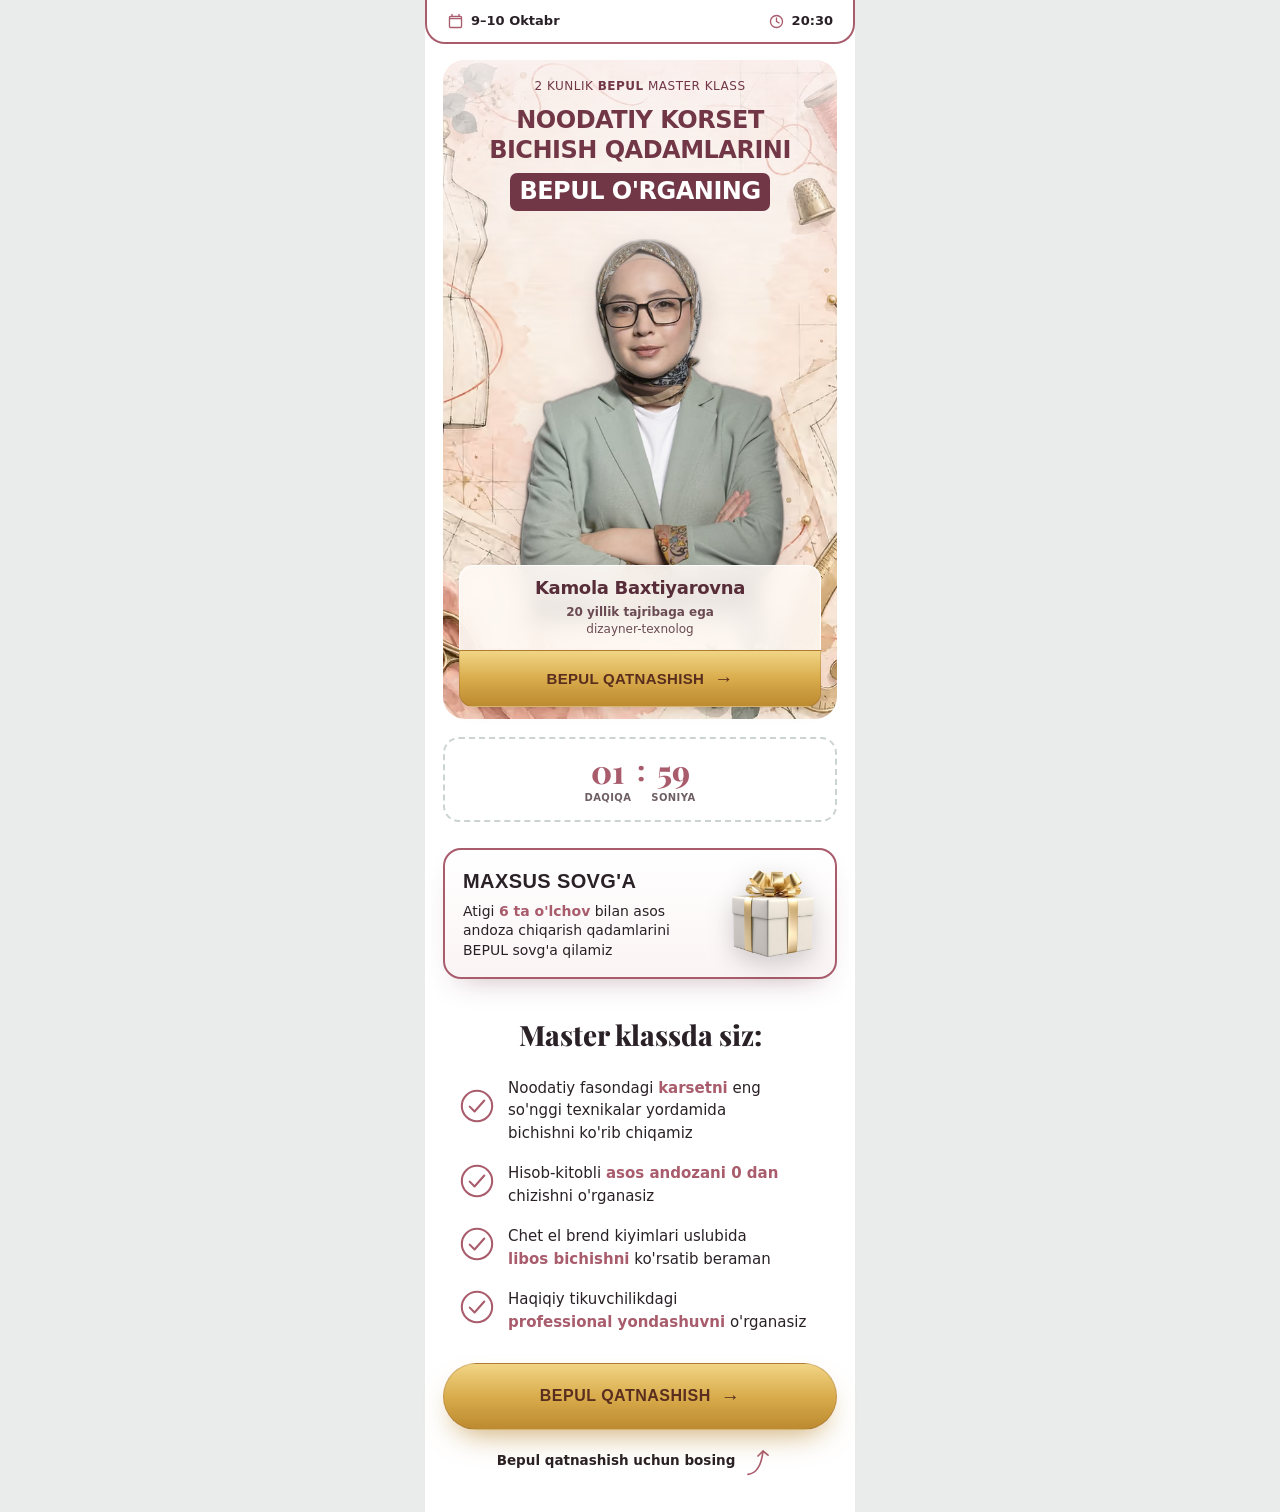
==== commit d0f33c76: "addd" ====
--- a/a/index.html
+++ b/a/index.html
@@ -11,7 +11,7 @@
 
     <link rel="preload" as="image" type="image/avif" href="../images/expert-crop.avif" fetchpriority="high" />
     <link rel="preload" href="../fonts/playfair.woff2" as="font" type="font/woff2" crossorigin />
-    <style id="critical-css">@font-face{font-family:"Playfair Display";src:url(../fonts/playfair.woff2) format("woff2");font-weight:400 900;font-display:swap}:root{--brand:#A85C6C;--brand-lt:#C27E8C;--brand-dk:#7E4353;--ink:#2A2126;--ink-soft:#6E5F64;--line:#EBE4E5;--white:#ffffff;--phone:430px;--shadow:0 16px 34px -14px rgba(120,60,75,.45)}*{box-sizing:border-box;margin:0;padding:0}html{scroll-behavior:smooth}html, body{overflow-x:hidden}body{font-family:system-ui, sans-serif;color:var(--ink);background:var(--white);line-height:1.55;-webkit-font-smoothing:antialiased}img{display:block;max-width:100%}.phone{width:100%;max-width:var(--phone);margin:0 auto;min-height:100vh;background:var(--white);padding-bottom:26px}.topbar{display:flex;align-items:center;justify-content:space-between;gap:10px;padding:11px 20px;background:var(--white);border:2px solid var(--brand);border-top:none;border-radius:0 0 20px 20px}.topbar__item{display:inline-flex;align-items:center;gap:7px;font-size:13px;font-weight:600;color:var(--ink)}.topbar__item .ic{width:17px;height:17px;fill:none;stroke:var(--brand);stroke-width:1.9;stroke-linecap:round;stroke-linejoin:round}.hero{padding:clamp(12px,4vw,16px) clamp(12px,4.5vw,18px) 0}.stage{position:relative;border-radius:22px;padding:clamp(8px,3vw,14px) clamp(10px,4vw,16px) 0}.stage::after{content:"";position:absolute;inset:0;z-index:2;pointer-events:none;border-radius:inherit;background:linear-gradient(180deg, rgba(250,242,242,.82) 0%, rgba(250,242,242,.4) 22%, transparent 40%), radial-gradient(145% 130% at 50% 46%, transparent 56%, rgba(255,255,255,.5) 80%, rgba(255,255,255,.94) 100%)}.headline{position:relative;z-index:3;text-align:center;margin-bottom:12px;font-family:system-ui,sans-serif;text-transform:uppercase;color:var(--brand-dk)}.headline__orn{display:flex;align-items:center;justify-content:center;gap:9px;color:var(--brand-dk);font-size:11px;margin-bottom:8px}.headline__orn i{display:block;width:30px;height:1px;background:linear-gradient(90deg,transparent,var(--brand))}.headline__orn i:last-child{background:linear-gradient(90deg,var(--brand),transparent)}.headline__main{display:block;font-family:system-ui,sans-serif;font-weight:800;font-size:clamp(20px,5.5vw,24px);line-height:1.12;letter-spacing:-.5px;color:inherit;text-wrap:balance}.headline__sub{display:block;margin-top:5px;font-family:system-ui,sans-serif;font-style:normal;font-weight:800;font-size:clamp(20px,5.5vw,24px);line-height:1.3;letter-spacing:-.5px;color:inherit;white-space:nowrap}.headline__cred{display:block;margin-top:14px;font-size:clamp(13px,3.5vw,15px);line-height:1.5;font-weight:600;letter-spacing:.15px;text-transform:uppercase;color:#572D39;text-wrap:balance}.headline__name{display:block;margin-top:3px;font-family:system-ui,sans-serif;font-style:normal;font-weight:800;font-size:clamp(17px,4.7vw,20px);line-height:1.2;letter-spacing:-.3px;color:inherit;text-wrap:balance}.headline__name i{display:none}.headline__mk{display:inline-block;margin-top:10px;padding:6px 12px;border-top:1px solid rgba(126,67,83,.3);border-bottom:1px solid rgba(126,67,83,.3);font-size:clamp(11px,3.1vw,13px);line-height:1.3;font-weight:600;letter-spacing:.6px;color:inherit}.headline__mk b{color:inherit;font-weight:800}.stage__expert{position:relative;z-index:1;display:block;width:70%;max-width:250px;margin:-16px auto 0;filter:drop-shadow(0 8px 14px rgba(90,45,55,.22))}.cta--over{position:absolute;left:50%;bottom:6px;transform:translateX(-50%);width:86%;z-index:4}.cta{display:flex;align-items:center;justify-content:center;gap:clamp(5px,2vw,10px);font-family:sans-serif;font-weight:800;font-size:clamp(12px,3.5vw,16px);letter-spacing:.5px;text-transform:uppercase;text-decoration:none;color:#5A2E1E;padding:clamp(16px,5vw,20px) clamp(12px,4vw,28px);border-radius:999px;background:linear-gradient(180deg,#F1D585 0%,#D9AC4C 50%,#BC8A30 100%);box-shadow:0 14px 30px -12px rgba(184,134,47,.75);border:1px solid rgba(120,67,45,.22);position:relative;overflow:hidden}.cta .arr{font-size:19px;line-height:1}.promo-wrap{text-align:center;padding:0 18px;margin-top:22px}.promo{display:inline-flex;align-items:center;gap:clamp(5px,2vw,9px);font-size:clamp(11px,3vw,13.5px);font-weight:600;color:#F3ECDF;line-height:1.2;background:linear-gradient(180deg,#33272C,#211a1e);border:1px solid rgba(224,184,77,.42);border-radius:999px;padding:9px clamp(10px,3vw,18px);box-shadow:0 12px 26px -14px rgba(0,0,0,.5)}.promo__star{color:#E7C15A;font-size:12px}.promo b{color:#E7C15A;font-weight:800}.timer{margin:18px 18px 0;padding:16px 16px 14px;text-align:center;border:2px dashed #CBD4CF;border-radius:16px}.timer__val{display:flex;align-items:flex-start;justify-content:center;gap:6px}.timer__val .tv{display:flex;flex-direction:column;align-items:center;min-width:44px}.timer__val b{font-family:'Playfair Display' , serif;font-weight:800;font-size:32px;color:var(--brand);line-height:1}.timer__val i{font-style:normal;font-size:10px;font-weight:600;letter-spacing:.4px;color:var(--ink-soft);margin-top:3px;text-transform:uppercase}.timer__val .sep{font-family:'Playfair Display' , serif;font-size:28px;font-weight:800;color:var(--brand);line-height:1;margin-top:1px}@media (prefers-reduced-motion:reduce){html{scroll-behavior:auto}}body{background:#E9ECEA}img{height:auto}body{overflow-x:clip}.stage__expert{width:92%;max-width:340px;top:-28px;margin-bottom:-28px}.stage__overlay{position:absolute;z-index:4;left:50%;bottom:6px;transform:translateX(-50%);width:90%;display:flex;flex-direction:column;gap:0}.expert-caption{padding:8px 10px 18px;border:1px solid rgba(255,255,255,.65);border-radius:16px 16px 0 0;margin:0 10px -12px;background:rgba(255,248,245,.72);-webkit-backdrop-filter:blur(12px);backdrop-filter:blur(12px);box-shadow:0 4px 18px rgba(70,35,45,.1);text-align:center;text-transform:uppercase;color:var(--brand-dk);font-family:system-ui,sans-serif}.expert-caption .headline__name{margin:0;font-size:clamp(12px,3.4vw,14px);line-height:1.25}.expert-caption .headline__mk{display:block;margin-top:3px;padding:0;border:0;font-size:clamp(9px,2.6vw,11px);letter-spacing:.2px}.stage__overlay .cta--over{position:relative;left:auto;bottom:auto;transform:none;width:100%}.headline__highlight{display:inline-block;padding:2px 7px 4px;margin-top:3px;border-radius:6px;background:var(--brand-dk);color:#fff;box-decoration-break:clone;-webkit-box-decoration-break:clone}</style>
+    <style id="critical-css">@font-face{font-family:"Playfair Display";src:url(../fonts/playfair.woff2) format("woff2");font-weight:400 900;font-display:swap}:root{--brand:#A85C6C;--brand-lt:#C27E8C;--brand-dk:#7E4353;--ink:#2A2126;--ink-soft:#6E5F64;--line:#EBE4E5;--white:#ffffff;--phone:430px;--shadow:0 16px 34px -14px rgba(120,60,75,.45)}*{box-sizing:border-box;margin:0;padding:0}html{scroll-behavior:smooth}html, body{overflow-x:hidden}body{font-family:system-ui, sans-serif;color:var(--ink);background:var(--white);line-height:1.55;-webkit-font-smoothing:antialiased}img{display:block;max-width:100%}.phone{width:100%;max-width:var(--phone);margin:0 auto;min-height:100vh;background:var(--white);padding-bottom:26px}.topbar{display:flex;align-items:center;justify-content:space-between;gap:10px;padding:11px 20px;background:var(--white);border:2px solid var(--brand);border-top:none;border-radius:0 0 20px 20px}.topbar__item{display:inline-flex;align-items:center;gap:7px;font-size:13px;font-weight:600;color:var(--ink)}.topbar__item .ic{width:17px;height:17px;fill:none;stroke:var(--brand);stroke-width:1.9;stroke-linecap:round;stroke-linejoin:round}.hero{padding:clamp(12px,4vw,16px) clamp(12px,4.5vw,18px) 0}.stage{position:relative;border-radius:22px;padding:clamp(8px,3vw,14px) clamp(10px,4vw,16px) 0}.stage::after{content:"";position:absolute;inset:0;z-index:2;pointer-events:none;border-radius:inherit;background:linear-gradient(180deg, rgba(250,242,242,.82) 0%, rgba(250,242,242,.4) 22%, transparent 40%), radial-gradient(145% 130% at 50% 46%, transparent 56%, rgba(255,255,255,.5) 80%, rgba(255,255,255,.94) 100%)}.headline{position:relative;z-index:3;text-align:center;margin-bottom:8px;font-family:system-ui,sans-serif;text-transform:uppercase;color:#713747}.headline__orn{display:flex;align-items:center;justify-content:center;gap:9px;color:var(--brand-dk);font-size:11px;margin-bottom:8px}.headline__orn i{display:block;width:30px;height:1px;background:linear-gradient(90deg,transparent,var(--brand))}.headline__orn i:last-child{background:linear-gradient(90deg,var(--brand),transparent)}.headline__main{display:block;font-family:system-ui,sans-serif;font-weight:800;font-size:clamp(20px,5.5vw,24px);line-height:1.12;letter-spacing:-.5px;color:inherit;text-wrap:balance}.headline__sub{display:block;margin-top:3px;font-family:system-ui,sans-serif;font-style:normal;font-weight:800;font-size:clamp(20px,5.5vw,24px);line-height:1.16;letter-spacing:-.5px;color:inherit;text-wrap:balance}.headline__cred{display:block;margin:5px 0 0;padding:0;border:0;font-size:12px;line-height:1.4;font-weight:400;letter-spacing:0;text-transform:none;color:#6A4B53;text-wrap:balance}.headline__name{display:block;margin-top:3px;font-family:system-ui,sans-serif;font-style:normal;font-weight:800;font-size:clamp(17px,4.7vw,20px);line-height:1.2;letter-spacing:-.3px;color:inherit;text-wrap:balance}.headline__name i{display:none}.headline__mk{display:inline-block;margin-top:10px;padding:6px 12px;border-top:1px solid rgba(126,67,83,.3);border-bottom:1px solid rgba(126,67,83,.3);font-size:clamp(11px,3.1vw,13px);line-height:1.3;font-weight:600;letter-spacing:.6px;color:inherit}.headline__mk b{color:inherit;font-weight:800}.stage__expert{position:relative;z-index:1;display:block;width:70%;max-width:250px;margin:-16px auto 0;filter:drop-shadow(0 8px 14px rgba(90,45,55,.22))}.cta--over{position:absolute;left:50%;bottom:6px;transform:translateX(-50%);width:86%;z-index:4}.cta{display:flex;align-items:center;justify-content:center;gap:clamp(5px,2vw,10px);font-family:sans-serif;font-weight:800;font-size:clamp(12px,3.5vw,16px);letter-spacing:.5px;text-transform:uppercase;text-decoration:none;color:#5A2E1E;padding:clamp(16px,5vw,20px) clamp(12px,4vw,28px);border-radius:999px;background:linear-gradient(180deg,#F1D585 0%,#D9AC4C 50%,#BC8A30 100%);box-shadow:0 14px 30px -12px rgba(184,134,47,.75);border:1px solid rgba(120,67,45,.22);position:relative;overflow:hidden}.cta .arr{font-size:19px;line-height:1}.promo-wrap{text-align:center;padding:0 18px;margin-top:22px}.promo{display:inline-flex;align-items:center;gap:clamp(5px,2vw,9px);font-size:clamp(11px,3vw,13.5px);font-weight:600;color:#F3ECDF;line-height:1.2;background:linear-gradient(180deg,#33272C,#211a1e);border:1px solid rgba(224,184,77,.42);border-radius:999px;padding:9px clamp(10px,3vw,18px);box-shadow:0 12px 26px -14px rgba(0,0,0,.5)}.promo__star{color:#E7C15A;font-size:12px}.promo b{color:#E7C15A;font-weight:800}.timer{margin:18px 18px 0;padding:16px 16px 14px;text-align:center;border:2px dashed #CBD4CF;border-radius:16px}.timer__val{display:flex;align-items:flex-start;justify-content:center;gap:6px}.timer__val .tv{display:flex;flex-direction:column;align-items:center;min-width:44px}.timer__val b{font-family:'Playfair Display' , serif;font-weight:800;font-size:32px;color:var(--brand);line-height:1}.timer__val i{font-style:normal;font-size:10px;font-weight:600;letter-spacing:.4px;color:var(--ink-soft);margin-top:3px;text-transform:uppercase}.timer__val .sep{font-family:'Playfair Display' , serif;font-size:28px;font-weight:800;color:var(--brand);line-height:1;margin-top:1px}@media (prefers-reduced-motion:reduce){html{scroll-behavior:auto}}body{background:#E9ECEA}img{height:auto}body{overflow-x:clip}.stage__expert{width:108%;max-width:none;left:50%;transform:translateX(-50%);top:0;margin:-32px 0 0}.stage__overlay{position:relative;z-index:4;left:auto;bottom:auto;transform:none;width:100%;margin:-56px auto 0;padding-bottom:12px;display:flex;flex-direction:column;gap:0}.expert-caption{padding:11px 12px 12px;border:1px solid rgba(255,255,255,.8);border-bottom:0;border-radius:14px 14px 0 0;margin:0;background:rgba(255,250,246,.9);-webkit-backdrop-filter:blur(10px);backdrop-filter:blur(10px);text-align:center;color:#572D39;font-family:system-ui,sans-serif;text-transform:none}.expert-caption .headline__name{margin:0;font-size:clamp(15px,4.1vw,18px);line-height:1.25;font-weight:750;letter-spacing:-.3px}.expert-caption .headline__mk{display:block;margin-top:2px;padding:0;border:0;font-size:clamp(9px,2.6vw,11px);letter-spacing:.2px}.stage__overlay .cta--over{position:relative;left:auto;bottom:auto;transform:none;width:100%;padding:16px 10px;border-radius:0 0 14px 14px;font-size:15px;letter-spacing:.3px;box-shadow:0 8px 18px -12px rgba(91,58,17,.5)}.headline__highlight{display:inline-block;padding:5px 9px 6px;margin-top:5px;border-radius:7px;background:#713747;color:#fff;box-decoration-break:clone;-webkit-box-decoration-break:clone}.hero-kicker{position:relative;z-index:3;margin:4px 0 12px;text-align:center;font:500 12px/1.4 system-ui,sans-serif;letter-spacing:.5px;text-transform:uppercase;color:#713747}.hero-kicker b{font-weight:800}.stage__overlay .cta--over:hover{transform:none;filter:brightness(1.05)}</style>
     <link rel="stylesheet" href="./css/main.css" media="print" onload="this.media='all'" />
     <noscript><link rel="stylesheet" href="./css/main.css" /></noscript>
     <link rel="stylesheet" href="../css/modal.css" />
@@ -57,12 +57,11 @@
 
       <section class="hero">
         <div class="stage">
+          <p class="hero-kicker">2 kunlik <b>bepul</b> master klass</p>
           <h1 class="headline">
-            <span class="headline__orn" aria-hidden="true"><i></i>✦<i></i></span>
             <span class="headline__main">Noodatiy korset</span>
             <span class="headline__sub">bichish qadamlarini</span>
             <span class="headline__sub"><mark class="headline__highlight">bepul o'rganing</mark></span>
-            <span class="headline__cred">20 yillik tajribaga ega<br />dizayner-texnolog</span>
 
           </h1>
           <img
@@ -77,10 +76,8 @@
           />
           <div class="stage__overlay">
             <div class="expert-caption">
-            <span class="headline__name"
-              ><i aria-hidden="true">✦</i>Kamola Baxtiyarovnadan<i aria-hidden="true">✦</i></span
-            >
-            <span class="headline__mk">2 kunlik <b>BEPUL</b> master klass</span>
+              <span class="headline__name">Kamola Baxtiyarovna</span>
+              <span class="headline__cred"><strong>20 yillik tajribaga ega</strong><br />dizayner-texnolog</span>
             </div>
           <a href="#reg" class="cta cta--over">BEPUL QATNASHISH <span class="arr">→</span></a>
           </div>
--- a/a/css/main.css
+++ b/a/css/main.css
@@ -1,10 +1,12 @@
-@font-face{font-family:'Playfair Display';src:url("../../fonts/playfair.woff2") format( 'woff2' );font-weight:400 900;font-style:normal;font-display:swap}:root{--brand:#A85C6C;--brand-lt:#C27E8C;--brand-dk:#7E4353;--ink:#2A2126;--ink-soft:#6E5F64;--line:#EBE4E5;--white:#ffffff;--phone:430px;--shadow:0 16px 34px -14px rgba(120,60,75,.45)}*{box-sizing:border-box;margin:0;padding:0}html{scroll-behavior:smooth}html, body{overflow-x:hidden}body{font-family:system-ui, sans-serif;color:var(--ink);background:var(--white);line-height:1.55;-webkit-font-smoothing:antialiased}img{display:block;max-width:100%}.phone{width:100%;max-width:var(--phone);margin:0 auto;min-height:100vh;background:var(--white);padding-bottom:26px}.topbar{display:flex;align-items:center;justify-content:space-between;gap:10px;padding:11px 20px;background:var(--white);border:2px solid var(--brand);border-top:none;border-radius:0 0 20px 20px}.topbar__item{display:inline-flex;align-items:center;gap:7px;font-size:13px;font-weight:600;color:var(--ink)}.topbar__item .ic{width:17px;height:17px;fill:none;stroke:var(--brand);stroke-width:1.9;stroke-linecap:round;stroke-linejoin:round}.hero{padding:clamp(12px,4vw,16px) clamp(12px,4.5vw,18px) 0}.stage{position:relative;background:#F6E7E2 url("../../images/hero-bg.avif") top center / cover no-repeat;border-radius:22px;padding:clamp(8px,3vw,14px) clamp(10px,4vw,16px) 0}.stage::after{content:"";position:absolute;inset:0;z-index:2;pointer-events:none;border-radius:inherit;background:linear-gradient(180deg, rgba(250,242,242,.82) 0%, rgba(250,242,242,.4) 22%, transparent 40%), radial-gradient(145% 130% at 50% 46%, transparent 56%, rgba(255,255,255,.5) 80%, rgba(255,255,255,.94) 100%)}.headline{position:relative;z-index:3;text-align:center;margin-bottom:12px;font-family:system-ui,sans-serif;text-transform:uppercase;color:var(--brand-dk)}.headline__orn{display:flex;align-items:center;justify-content:center;gap:9px;color:var(--brand-dk);font-size:11px;margin-bottom:8px}.headline__orn i{display:block;width:30px;height:1px;background:linear-gradient(90deg,transparent,var(--brand))}.headline__orn i:last-child{background:linear-gradient(90deg,var(--brand),transparent)}.headline__main{display:block;font-family:system-ui,sans-serif;font-weight:800;font-size:clamp(20px,5.5vw,24px);line-height:1.12;letter-spacing:-.5px;color:inherit;text-wrap:balance}.headline__sub{display:block;margin-top:5px;font-family:system-ui,sans-serif;font-style:normal;font-weight:800;font-size:clamp(20px,5.5vw,24px);line-height:1.3;letter-spacing:-.5px;color:inherit;white-space:nowrap}.stage__expert{position:relative;z-index:1;display:block;width:70%;max-width:250px;margin:-16px auto 0;filter:drop-shadow(0 8px 14px rgba(90,45,55,.22))}.cta--over{position:absolute;left:50%;bottom:6px;transform:translateX(-50%);width:86%;z-index:4}.cta{display:flex;align-items:center;justify-content:center;gap:clamp(5px,2vw,10px);font-family:sans-serif;font-weight:800;font-size:clamp(12px,3.5vw,16px);letter-spacing:.5px;text-transform:uppercase;text-decoration:none;color:#5A2E1E;padding:clamp(16px,5vw,20px) clamp(12px,4vw,28px);border-radius:999px;background:linear-gradient(180deg,#F1D585 0%,#D9AC4C 50%,#BC8A30 100%);box-shadow:0 14px 30px -12px rgba(184,134,47,.75);border:1px solid rgba(120,67,45,.22);position:relative;overflow:hidden}.cta:hover{transform:translateY(-2px) translateX(-50%);filter:brightness(1.05)}.cta--full:hover{transform:translateY(-2px)}.cta:active{filter:brightness(.98)}.cta .arr{font-size:19px;line-height:1}.cta--full{width:100%}.promo-wrap{text-align:center;padding:0 18px;margin-top:22px}.promo{display:inline-flex;align-items:center;gap:clamp(5px,2vw,9px);font-size:clamp(11px,3vw,13.5px);font-weight:600;color:#F3ECDF;line-height:1.2;background:linear-gradient(180deg,#33272C,#211a1e);border:1px solid rgba(224,184,77,.42);border-radius:999px;padding:9px clamp(10px,3vw,18px);box-shadow:0 12px 26px -14px rgba(0,0,0,.5)}.promo__star{color:#E7C15A;font-size:12px}.promo b{color:#E7C15A;font-weight:800}.timer{margin:18px 18px 0;padding:16px 16px 14px;text-align:center;border:2px dashed #CBD4CF;border-radius:16px}.timer__val{display:flex;align-items:flex-start;justify-content:center;gap:6px}.timer__val .tv{display:flex;flex-direction:column;align-items:center;min-width:44px}.timer__val b{font-family:'Playfair Display' , serif;font-weight:800;font-size:32px;color:var(--brand);line-height:1}.timer__val i{font-style:normal;font-size:10px;font-weight:600;letter-spacing:.4px;color:var(--ink-soft);margin-top:3px;text-transform:uppercase}.timer__val .sep{font-family:'Playfair Display' , serif;font-size:28px;font-weight:800;color:var(--brand);line-height:1;margin-top:1px}.mk{padding:30px 20px 4px}.mk__title{text-align:center;font-family:'Playfair Display' , serif;font-weight:800;font-size:clamp(22px,6vw,28px);margin-bottom:20px}.mk__list{list-style:none;display:grid;gap:18px;max-width:360px;margin:0 auto}.mk__list li{display:flex;align-items:center;gap:14px}.ck{flex:0 0 auto}.ck svg{width:34px;height:34px;fill:none;stroke:var(--brand);stroke-width:1.7;stroke-linecap:round;stroke-linejoin:round}.mk__list p{min-width:0;font-size:clamp(13px,3.7vw,15px);font-weight:500;color:var(--ink);line-height:1.5;text-wrap:balance}.mk__list b{font-weight:700;color:var(--brand);white-space:nowrap}.gift{padding:26px 18px 4px}.gift__card{display:flex;align-items:center;gap:14px;background:linear-gradient(180deg, #fff, #FBF4F5);border:2px solid var(--brand);border-radius:18px;padding:16px 18px;box-shadow:0 14px 30px -16px rgba(120,60,75,.4)}.gift__title{font-family:sans-serif;font-weight:800;font-size:clamp(16px,4.5vw,20px);letter-spacing:.4px;text-transform:uppercase;color:var(--ink);margin-bottom:5px}.gift__desc{font-size:clamp(12px,3.5vw,14px);font-weight:500;color:var(--ink);line-height:1.42}.gift__desc b{color:var(--brand);font-weight:700}.gift__img{width:88px;height:88px;object-fit:contain;flex:0 0 auto;filter:drop-shadow(0 8px 12px rgba(0,0,0,.18))}.reg{padding:26px 18px 8px;text-align:center}.hint{display:flex;align-items:center;justify-content:center;gap:8px;margin-top:14px;font-size:13.5px;font-weight:600;color:var(--ink)}.hint__arr{width:40px;height:34px;fill:none;stroke:var(--brand);stroke-width:2;stroke-linecap:round;stroke-linejoin:round}@media (prefers-reduced-motion:reduce){html{scroll-behavior:auto}}.rmodal{position:fixed;inset:0;z-index:200;display:grid;place-items:center;padding:20px}.rmodal[hidden]{display:none}.rmodal__bg{position:absolute;inset:0;background:rgba(42,33,38,.6);backdrop-filter:blur(3px)}.rmodal__card{position:relative;z-index:1;width:100%;max-width:400px;background:linear-gradient(180deg,#fff,#FBF4F5);border:1px solid var(--brand);border-radius:22px;padding:clamp(28px,8vw,34px) clamp(16px,5vw,26px) clamp(20px,6vw,26px);box-shadow:0 30px 70px -20px rgba(42,33,38,.6)}.rmodal__x{position:absolute;top:14px;right:16px;width:34px;height:34px;border-radius:50%;border:none;cursor:pointer;font-size:24px;line-height:1;color:var(--brand);background:rgba(168,92,108,.1)}.rmodal__x:hover{background:rgba(168,92,108,.2)}.rmodal__title{font-family:'Playfair Display' , serif;font-weight:800;font-size:clamp(18px,5vw,21px);line-height:1.26;color:var(--brand-dk);text-align:center;margin:4px 8px 20px}.rfield{display:block;margin-bottom:14px}.rfield>span:first-child{display:block;font-size:12.5px;font-weight:600;color:var(--ink-soft);margin-bottom:6px}.rfield input{width:100%;font-family:inherit;font-size:15px;color:var(--ink);background:#fff;border:1.5px solid var(--line);border-radius:12px;padding:13px 15px}.rfield input:focus{outline:none;border-color:var(--brand);box-shadow:0 0 0 3px rgba(168,92,108,.16)}.rphone{display:flex;align-items:stretch;background:#fff;border:1.5px solid var(--line);border-radius:12px;overflow:hidden}.rphone:focus-within{border-color:var(--brand);box-shadow:0 0 0 3px rgba(168,92,108,.16)}.rphone__cc{display:flex;align-items:center;padding:0 13px;font-weight:700;color:var(--ink);background:#F3E7E9;border-right:1px solid var(--line)}.rphone input{flex:1;border:none;background:transparent;padding:13px 14px;font-size:15px;color:var(--ink)}.rphone input:focus{outline:none}.rfield input.err{border-color:#c0564f;box-shadow:0 0 0 3px rgba(192,86,79,.15)}.mbtn{width:100%;margin-top:6px;cursor:pointer;font-family:sans-serif;font-weight:800;font-size:clamp(14px,4vw,17px);letter-spacing:.8px;text-transform:uppercase;color:#fff;background:linear-gradient(180deg, var(--brand-lt), var(--brand) 55%, var(--brand-dk));border:none;border-radius:999px;padding:17px 24px}.mbtn:hover{transform:translateY(-2px);filter:brightness(1.05)}body{background:#E9ECEA}img{height:auto}body{overflow-x:clip}.stage__expert{width:92%;max-width:340px;top:-28px;margin-bottom:-28px}.rmodal__card{max-height:calc(100dvh - 32px);overflow-y:auto;overscroll-behavior:contain}.rphone input{min-width:0}.rfield input{font-size:16px}
+@font-face{font-family:'Playfair Display';src:url("../../fonts/playfair.woff2") format( 'woff2' );font-weight:400 900;font-style:normal;font-display:swap}:root{--brand:#A85C6C;--brand-lt:#C27E8C;--brand-dk:#7E4353;--ink:#2A2126;--ink-soft:#6E5F64;--line:#EBE4E5;--white:#ffffff;--phone:430px;--shadow:0 16px 34px -14px rgba(120,60,75,.45)}*{box-sizing:border-box;margin:0;padding:0}html{scroll-behavior:smooth}html, body{overflow-x:hidden}body{font-family:system-ui, sans-serif;color:var(--ink);background:var(--white);line-height:1.55;-webkit-font-smoothing:antialiased}img{display:block;max-width:100%}.phone{width:100%;max-width:var(--phone);margin:0 auto;min-height:100vh;background:var(--white);padding-bottom:26px}.topbar{display:flex;align-items:center;justify-content:space-between;gap:10px;padding:11px 20px;background:var(--white);border:2px solid var(--brand);border-top:none;border-radius:0 0 20px 20px}.topbar__item{display:inline-flex;align-items:center;gap:7px;font-size:13px;font-weight:600;color:var(--ink)}.topbar__item .ic{width:17px;height:17px;fill:none;stroke:var(--brand);stroke-width:1.9;stroke-linecap:round;stroke-linejoin:round}.hero{padding:clamp(12px,4vw,16px) clamp(12px,4.5vw,18px) 0}.stage{position:relative;background:#F6E7E2 url("../../images/hero-bg.avif") top center / cover no-repeat;border-radius:22px;padding:clamp(8px,3vw,14px) clamp(10px,4vw,16px) 0}.stage::after{content:"";position:absolute;inset:0;z-index:2;pointer-events:none;border-radius:inherit;background:linear-gradient(180deg, rgba(250,242,242,.82) 0%, rgba(250,242,242,.4) 22%, transparent 40%), radial-gradient(145% 130% at 50% 46%, transparent 56%, rgba(255,255,255,.5) 80%, rgba(255,255,255,.94) 100%)}.headline{position:relative;z-index:3;text-align:center;margin-bottom:8px;font-family:system-ui,sans-serif;text-transform:uppercase;color:#713747}.headline__orn{display:flex;align-items:center;justify-content:center;gap:9px;color:var(--brand-dk);font-size:11px;margin-bottom:8px}.headline__orn i{display:block;width:30px;height:1px;background:linear-gradient(90deg,transparent,var(--brand))}.headline__orn i:last-child{background:linear-gradient(90deg,var(--brand),transparent)}.headline__main{display:block;font-family:system-ui,sans-serif;font-weight:800;font-size:clamp(20px,5.5vw,24px);line-height:1.12;letter-spacing:-.5px;color:inherit;text-wrap:balance}.headline__sub{display:block;margin-top:3px;font-family:system-ui,sans-serif;font-style:normal;font-weight:800;font-size:clamp(20px,5.5vw,24px);line-height:1.16;letter-spacing:-.5px;color:inherit;text-wrap:balance}.stage__expert{position:relative;z-index:1;display:block;width:70%;max-width:250px;margin:-16px auto 0;filter:drop-shadow(0 8px 14px rgba(90,45,55,.22))}.cta--over{position:absolute;left:50%;bottom:6px;transform:translateX(-50%);width:86%;z-index:4}.cta{display:flex;align-items:center;justify-content:center;gap:clamp(5px,2vw,10px);font-family:sans-serif;font-weight:800;font-size:clamp(12px,3.5vw,16px);letter-spacing:.5px;text-transform:uppercase;text-decoration:none;color:#5A2E1E;padding:clamp(16px,5vw,20px) clamp(12px,4vw,28px);border-radius:999px;background:linear-gradient(180deg,#F1D585 0%,#D9AC4C 50%,#BC8A30 100%);box-shadow:0 14px 30px -12px rgba(184,134,47,.75);border:1px solid rgba(120,67,45,.22);position:relative;overflow:hidden}.cta:hover{transform:translateY(-2px) translateX(-50%);filter:brightness(1.05)}.cta--full:hover{transform:translateY(-2px)}.cta:active{filter:brightness(.98)}.cta .arr{font-size:19px;line-height:1}.cta--full{width:100%}.promo-wrap{text-align:center;padding:0 18px;margin-top:22px}.promo{display:inline-flex;align-items:center;gap:clamp(5px,2vw,9px);font-size:clamp(11px,3vw,13.5px);font-weight:600;color:#F3ECDF;line-height:1.2;background:linear-gradient(180deg,#33272C,#211a1e);border:1px solid rgba(224,184,77,.42);border-radius:999px;padding:9px clamp(10px,3vw,18px);box-shadow:0 12px 26px -14px rgba(0,0,0,.5)}.promo__star{color:#E7C15A;font-size:12px}.promo b{color:#E7C15A;font-weight:800}.timer{margin:18px 18px 0;padding:16px 16px 14px;text-align:center;border:2px dashed #CBD4CF;border-radius:16px}.timer__val{display:flex;align-items:flex-start;justify-content:center;gap:6px}.timer__val .tv{display:flex;flex-direction:column;align-items:center;min-width:44px}.timer__val b{font-family:'Playfair Display' , serif;font-weight:800;font-size:32px;color:var(--brand);line-height:1}.timer__val i{font-style:normal;font-size:10px;font-weight:600;letter-spacing:.4px;color:var(--ink-soft);margin-top:3px;text-transform:uppercase}.timer__val .sep{font-family:'Playfair Display' , serif;font-size:28px;font-weight:800;color:var(--brand);line-height:1;margin-top:1px}.mk{padding:30px 20px 4px}.mk__title{text-align:center;font-family:'Playfair Display' , serif;font-weight:800;font-size:clamp(22px,6vw,28px);margin-bottom:20px}.mk__list{list-style:none;display:grid;gap:18px;max-width:360px;margin:0 auto}.mk__list li{display:flex;align-items:center;gap:14px}.ck{flex:0 0 auto}.ck svg{width:34px;height:34px;fill:none;stroke:var(--brand);stroke-width:1.7;stroke-linecap:round;stroke-linejoin:round}.mk__list p{min-width:0;font-size:clamp(13px,3.7vw,15px);font-weight:500;color:var(--ink);line-height:1.5;text-wrap:balance}.mk__list b{font-weight:700;color:var(--brand);white-space:nowrap}.gift{padding:26px 18px 4px}.gift__card{display:flex;align-items:center;gap:14px;background:linear-gradient(180deg, #fff, #FBF4F5);border:2px solid var(--brand);border-radius:18px;padding:16px 18px;box-shadow:0 14px 30px -16px rgba(120,60,75,.4)}.gift__title{font-family:sans-serif;font-weight:800;font-size:clamp(16px,4.5vw,20px);letter-spacing:.4px;text-transform:uppercase;color:var(--ink);margin-bottom:5px}.gift__desc{font-size:clamp(12px,3.5vw,14px);font-weight:500;color:var(--ink);line-height:1.42}.gift__desc b{color:var(--brand);font-weight:700}.gift__img{width:88px;height:88px;object-fit:contain;flex:0 0 auto;filter:drop-shadow(0 8px 12px rgba(0,0,0,.18))}.reg{padding:26px 18px 8px;text-align:center}.hint{display:flex;align-items:center;justify-content:center;gap:8px;margin-top:14px;font-size:13.5px;font-weight:600;color:var(--ink)}.hint__arr{width:40px;height:34px;fill:none;stroke:var(--brand);stroke-width:2;stroke-linecap:round;stroke-linejoin:round}@media (prefers-reduced-motion:reduce){html{scroll-behavior:auto}}.rmodal{position:fixed;inset:0;z-index:200;display:grid;place-items:center;padding:20px}.rmodal[hidden]{display:none}.rmodal__bg{position:absolute;inset:0;background:rgba(42,33,38,.6);backdrop-filter:blur(3px)}.rmodal__card{position:relative;z-index:1;width:100%;max-width:400px;background:linear-gradient(180deg,#fff,#FBF4F5);border:1px solid var(--brand);border-radius:22px;padding:clamp(28px,8vw,34px) clamp(16px,5vw,26px) clamp(20px,6vw,26px);box-shadow:0 30px 70px -20px rgba(42,33,38,.6)}.rmodal__x{position:absolute;top:14px;right:16px;width:34px;height:34px;border-radius:50%;border:none;cursor:pointer;font-size:24px;line-height:1;color:var(--brand);background:rgba(168,92,108,.1)}.rmodal__x:hover{background:rgba(168,92,108,.2)}.rmodal__title{font-family:'Playfair Display' , serif;font-weight:800;font-size:clamp(18px,5vw,21px);line-height:1.26;color:var(--brand-dk);text-align:center;margin:4px 8px 20px}.rfield{display:block;margin-bottom:14px}.rfield>span:first-child{display:block;font-size:12.5px;font-weight:600;color:var(--ink-soft);margin-bottom:6px}.rfield input{width:100%;font-family:inherit;font-size:15px;color:var(--ink);background:#fff;border:1.5px solid var(--line);border-radius:12px;padding:13px 15px}.rfield input:focus{outline:none;border-color:var(--brand);box-shadow:0 0 0 3px rgba(168,92,108,.16)}.rphone{display:flex;align-items:stretch;background:#fff;border:1.5px solid var(--line);border-radius:12px;overflow:hidden}.rphone:focus-within{border-color:var(--brand);box-shadow:0 0 0 3px rgba(168,92,108,.16)}.rphone__cc{display:flex;align-items:center;padding:0 13px;font-weight:700;color:var(--ink);background:#F3E7E9;border-right:1px solid var(--line)}.rphone input{flex:1;border:none;background:transparent;padding:13px 14px;font-size:15px;color:var(--ink)}.rphone input:focus{outline:none}.rfield input.err{border-color:#c0564f;box-shadow:0 0 0 3px rgba(192,86,79,.15)}.mbtn{width:100%;margin-top:6px;cursor:pointer;font-family:sans-serif;font-weight:800;font-size:clamp(14px,4vw,17px);letter-spacing:.8px;text-transform:uppercase;color:#fff;background:linear-gradient(180deg, var(--brand-lt), var(--brand) 55%, var(--brand-dk));border:none;border-radius:999px;padding:17px 24px}.mbtn:hover{transform:translateY(-2px);filter:brightness(1.05)}body{background:#E9ECEA}img{height:auto}body{overflow-x:clip}.stage__expert{width:108%;max-width:none;left:50%;transform:translateX(-50%);top:0;margin:-32px 0 0}.rmodal__card{max-height:calc(100dvh - 32px);overflow-y:auto;overscroll-behavior:contain}.rphone input{min-width:0}.rfield input{font-size:16px}
 
-.headline__cred{display:block;margin-top:14px;font-size:clamp(13px,3.5vw,15px);line-height:1.5;font-weight:600;letter-spacing:.15px;text-transform:uppercase;color:#572D39;text-wrap:balance}
+.headline__cred{display:block;margin:5px 0 0;padding:0;border:0;font-size:12px;line-height:1.4;font-weight:400;letter-spacing:0;text-transform:none;color:#6A4B53;text-wrap:balance}
 .headline__name{display:block;margin-top:3px;font-family:system-ui,sans-serif;font-style:normal;font-weight:800;font-size:clamp(17px,4.7vw,20px);line-height:1.2;letter-spacing:-.3px;color:inherit;text-wrap:balance}
 .headline__name i{display:none}
 .headline__mk{display:inline-block;margin-top:10px;padding:6px 12px;border-top:1px solid rgba(126,67,83,.3);border-bottom:1px solid rgba(126,67,83,.3);font-size:clamp(11px,3.1vw,13px);line-height:1.3;font-weight:600;letter-spacing:.6px;color:inherit}
 .headline__mk b{color:inherit;font-weight:800}
-.stage__overlay{position:absolute;z-index:4;left:50%;bottom:6px;transform:translateX(-50%);width:90%;display:flex;flex-direction:column;gap:0}.expert-caption{padding:8px 10px 18px;border:1px solid rgba(255,255,255,.65);border-radius:16px 16px 0 0;margin:0 10px -12px;background:rgba(255,248,245,.72);-webkit-backdrop-filter:blur(12px);backdrop-filter:blur(12px);box-shadow:0 4px 18px rgba(70,35,45,.1);text-align:center;text-transform:uppercase;color:var(--brand-dk);font-family:system-ui,sans-serif}.expert-caption .headline__name{margin:0;font-size:clamp(12px,3.4vw,14px);line-height:1.25}.expert-caption .headline__mk{display:block;margin-top:3px;padding:0;border:0;font-size:clamp(9px,2.6vw,11px);letter-spacing:.2px}.stage__overlay .cta--over{position:relative;left:auto;bottom:auto;transform:none;width:100%}
+.stage__overlay{position:relative;z-index:4;left:auto;bottom:auto;transform:none;width:100%;margin:-56px auto 0;padding-bottom:12px;display:flex;flex-direction:column;gap:0}.expert-caption{padding:11px 12px 12px;border:1px solid rgba(255,255,255,.8);border-bottom:0;border-radius:14px 14px 0 0;margin:0;background:rgba(255,250,246,.9);-webkit-backdrop-filter:blur(10px);backdrop-filter:blur(10px);text-align:center;color:#572D39;font-family:system-ui,sans-serif;text-transform:none}.expert-caption .headline__name{margin:0;font-size:clamp(15px,4.1vw,18px);line-height:1.25;font-weight:750;letter-spacing:-.3px}.expert-caption .headline__mk{display:block;margin-top:2px;padding:0;border:0;font-size:clamp(9px,2.6vw,11px);letter-spacing:.2px}.stage__overlay .cta--over{position:relative;left:auto;bottom:auto;transform:none;width:100%;padding:16px 10px;border-radius:0 0 14px 14px;font-size:15px;letter-spacing:.3px;box-shadow:0 8px 18px -12px rgba(91,58,17,.5)}
 
-.headline__highlight{display:inline-block;padding:2px 7px 4px;margin-top:3px;border-radius:6px;background:var(--brand-dk);color:#fff;box-decoration-break:clone;-webkit-box-decoration-break:clone}
+.headline__highlight{display:inline-block;padding:5px 9px 6px;margin-top:5px;border-radius:7px;background:#713747;color:#fff;box-decoration-break:clone;-webkit-box-decoration-break:clone}
+
+.hero-kicker{position:relative;z-index:3;margin:4px 0 12px;text-align:center;font:500 12px/1.4 system-ui,sans-serif;letter-spacing:.5px;text-transform:uppercase;color:#713747}.hero-kicker b{font-weight:800}.stage__overlay .cta--over:hover{transform:none;filter:brightness(1.05)}
--- a/a/css/main.css
+++ b/a/css/main.css
@@ -1,10 +1,12 @@
-@font-face{font-family:'Playfair Display';src:url("../../fonts/playfair.woff2") format( 'woff2' );font-weight:400 900;font-style:normal;font-display:swap}:root{--brand:#A85C6C;--brand-lt:#C27E8C;--brand-dk:#7E4353;--ink:#2A2126;--ink-soft:#6E5F64;--line:#EBE4E5;--white:#ffffff;--phone:430px;--shadow:0 16px 34px -14px rgba(120,60,75,.45)}*{box-sizing:border-box;margin:0;padding:0}html{scroll-behavior:smooth}html, body{overflow-x:hidden}body{font-family:system-ui, sans-serif;color:var(--ink);background:var(--white);line-height:1.55;-webkit-font-smoothing:antialiased}img{display:block;max-width:100%}.phone{width:100%;max-width:var(--phone);margin:0 auto;min-height:100vh;background:var(--white);padding-bottom:26px}.topbar{display:flex;align-items:center;justify-content:space-between;gap:10px;padding:11px 20px;background:var(--white);border:2px solid var(--brand);border-top:none;border-radius:0 0 20px 20px}.topbar__item{display:inline-flex;align-items:center;gap:7px;font-size:13px;font-weight:600;color:var(--ink)}.topbar__item .ic{width:17px;height:17px;fill:none;stroke:var(--brand);stroke-width:1.9;stroke-linecap:round;stroke-linejoin:round}.hero{padding:clamp(12px,4vw,16px) clamp(12px,4.5vw,18px) 0}.stage{position:relative;background:#F6E7E2 url("../../images/hero-bg.avif") top center / cover no-repeat;border-radius:22px;padding:clamp(8px,3vw,14px) clamp(10px,4vw,16px) 0}.stage::after{content:"";position:absolute;inset:0;z-index:2;pointer-events:none;border-radius:inherit;background:linear-gradient(180deg, rgba(250,242,242,.82) 0%, rgba(250,242,242,.4) 22%, transparent 40%), radial-gradient(145% 130% at 50% 46%, transparent 56%, rgba(255,255,255,.5) 80%, rgba(255,255,255,.94) 100%)}.headline{position:relative;z-index:3;text-align:center;margin-bottom:12px;font-family:system-ui,sans-serif;text-transform:uppercase;color:var(--brand-dk)}.headline__orn{display:flex;align-items:center;justify-content:center;gap:9px;color:var(--brand-dk);font-size:11px;margin-bottom:8px}.headline__orn i{display:block;width:30px;height:1px;background:linear-gradient(90deg,transparent,var(--brand))}.headline__orn i:last-child{background:linear-gradient(90deg,var(--brand),transparent)}.headline__main{display:block;font-family:system-ui,sans-serif;font-weight:800;font-size:clamp(20px,5.5vw,24px);line-height:1.12;letter-spacing:-.5px;color:inherit;text-wrap:balance}.headline__sub{display:block;margin-top:5px;font-family:system-ui,sans-serif;font-style:normal;font-weight:800;font-size:clamp(20px,5.5vw,24px);line-height:1.3;letter-spacing:-.5px;color:inherit;white-space:nowrap}.stage__expert{position:relative;z-index:1;display:block;width:70%;max-width:250px;margin:-16px auto 0;filter:drop-shadow(0 8px 14px rgba(90,45,55,.22))}.cta--over{position:absolute;left:50%;bottom:6px;transform:translateX(-50%);width:86%;z-index:4}.cta{display:flex;align-items:center;justify-content:center;gap:clamp(5px,2vw,10px);font-family:sans-serif;font-weight:800;font-size:clamp(12px,3.5vw,16px);letter-spacing:.5px;text-transform:uppercase;text-decoration:none;color:#5A2E1E;padding:clamp(16px,5vw,20px) clamp(12px,4vw,28px);border-radius:999px;background:linear-gradient(180deg,#F1D585 0%,#D9AC4C 50%,#BC8A30 100%);box-shadow:0 14px 30px -12px rgba(184,134,47,.75);border:1px solid rgba(120,67,45,.22);position:relative;overflow:hidden}.cta:hover{transform:translateY(-2px) translateX(-50%);filter:brightness(1.05)}.cta--full:hover{transform:translateY(-2px)}.cta:active{filter:brightness(.98)}.cta .arr{font-size:19px;line-height:1}.cta--full{width:100%}.promo-wrap{text-align:center;padding:0 18px;margin-top:22px}.promo{display:inline-flex;align-items:center;gap:clamp(5px,2vw,9px);font-size:clamp(11px,3vw,13.5px);font-weight:600;color:#F3ECDF;line-height:1.2;background:linear-gradient(180deg,#33272C,#211a1e);border:1px solid rgba(224,184,77,.42);border-radius:999px;padding:9px clamp(10px,3vw,18px);box-shadow:0 12px 26px -14px rgba(0,0,0,.5)}.promo__star{color:#E7C15A;font-size:12px}.promo b{color:#E7C15A;font-weight:800}.timer{margin:18px 18px 0;padding:16px 16px 14px;text-align:center;border:2px dashed #CBD4CF;border-radius:16px}.timer__val{display:flex;align-items:flex-start;justify-content:center;gap:6px}.timer__val .tv{display:flex;flex-direction:column;align-items:center;min-width:44px}.timer__val b{font-family:'Playfair Display' , serif;font-weight:800;font-size:32px;color:var(--brand);line-height:1}.timer__val i{font-style:normal;font-size:10px;font-weight:600;letter-spacing:.4px;color:var(--ink-soft);margin-top:3px;text-transform:uppercase}.timer__val .sep{font-family:'Playfair Display' , serif;font-size:28px;font-weight:800;color:var(--brand);line-height:1;margin-top:1px}.mk{padding:30px 20px 4px}.mk__title{text-align:center;font-family:'Playfair Display' , serif;font-weight:800;font-size:clamp(22px,6vw,28px);margin-bottom:20px}.mk__list{list-style:none;display:grid;gap:18px;max-width:360px;margin:0 auto}.mk__list li{display:flex;align-items:center;gap:14px}.ck{flex:0 0 auto}.ck svg{width:34px;height:34px;fill:none;stroke:var(--brand);stroke-width:1.7;stroke-linecap:round;stroke-linejoin:round}.mk__list p{min-width:0;font-size:clamp(13px,3.7vw,15px);font-weight:500;color:var(--ink);line-height:1.5;text-wrap:balance}.mk__list b{font-weight:700;color:var(--brand);white-space:nowrap}.gift{padding:26px 18px 4px}.gift__card{display:flex;align-items:center;gap:14px;background:linear-gradient(180deg, #fff, #FBF4F5);border:2px solid var(--brand);border-radius:18px;padding:16px 18px;box-shadow:0 14px 30px -16px rgba(120,60,75,.4)}.gift__title{font-family:sans-serif;font-weight:800;font-size:clamp(16px,4.5vw,20px);letter-spacing:.4px;text-transform:uppercase;color:var(--ink);margin-bottom:5px}.gift__desc{font-size:clamp(12px,3.5vw,14px);font-weight:500;color:var(--ink);line-height:1.42}.gift__desc b{color:var(--brand);font-weight:700}.gift__img{width:88px;height:88px;object-fit:contain;flex:0 0 auto;filter:drop-shadow(0 8px 12px rgba(0,0,0,.18))}.reg{padding:26px 18px 8px;text-align:center}.hint{display:flex;align-items:center;justify-content:center;gap:8px;margin-top:14px;font-size:13.5px;font-weight:600;color:var(--ink)}.hint__arr{width:40px;height:34px;fill:none;stroke:var(--brand);stroke-width:2;stroke-linecap:round;stroke-linejoin:round}@media (prefers-reduced-motion:reduce){html{scroll-behavior:auto}}.rmodal{position:fixed;inset:0;z-index:200;display:grid;place-items:center;padding:20px}.rmodal[hidden]{display:none}.rmodal__bg{position:absolute;inset:0;background:rgba(42,33,38,.6);backdrop-filter:blur(3px)}.rmodal__card{position:relative;z-index:1;width:100%;max-width:400px;background:linear-gradient(180deg,#fff,#FBF4F5);border:1px solid var(--brand);border-radius:22px;padding:clamp(28px,8vw,34px) clamp(16px,5vw,26px) clamp(20px,6vw,26px);box-shadow:0 30px 70px -20px rgba(42,33,38,.6)}.rmodal__x{position:absolute;top:14px;right:16px;width:34px;height:34px;border-radius:50%;border:none;cursor:pointer;font-size:24px;line-height:1;color:var(--brand);background:rgba(168,92,108,.1)}.rmodal__x:hover{background:rgba(168,92,108,.2)}.rmodal__title{font-family:'Playfair Display' , serif;font-weight:800;font-size:clamp(18px,5vw,21px);line-height:1.26;color:var(--brand-dk);text-align:center;margin:4px 8px 20px}.rfield{display:block;margin-bottom:14px}.rfield>span:first-child{display:block;font-size:12.5px;font-weight:600;color:var(--ink-soft);margin-bottom:6px}.rfield input{width:100%;font-family:inherit;font-size:15px;color:var(--ink);background:#fff;border:1.5px solid var(--line);border-radius:12px;padding:13px 15px}.rfield input:focus{outline:none;border-color:var(--brand);box-shadow:0 0 0 3px rgba(168,92,108,.16)}.rphone{display:flex;align-items:stretch;background:#fff;border:1.5px solid var(--line);border-radius:12px;overflow:hidden}.rphone:focus-within{border-color:var(--brand);box-shadow:0 0 0 3px rgba(168,92,108,.16)}.rphone__cc{display:flex;align-items:center;padding:0 13px;font-weight:700;color:var(--ink);background:#F3E7E9;border-right:1px solid var(--line)}.rphone input{flex:1;border:none;background:transparent;padding:13px 14px;font-size:15px;color:var(--ink)}.rphone input:focus{outline:none}.rfield input.err{border-color:#c0564f;box-shadow:0 0 0 3px rgba(192,86,79,.15)}.mbtn{width:100%;margin-top:6px;cursor:pointer;font-family:sans-serif;font-weight:800;font-size:clamp(14px,4vw,17px);letter-spacing:.8px;text-transform:uppercase;color:#fff;background:linear-gradient(180deg, var(--brand-lt), var(--brand) 55%, var(--brand-dk));border:none;border-radius:999px;padding:17px 24px}.mbtn:hover{transform:translateY(-2px);filter:brightness(1.05)}body{background:#E9ECEA}img{height:auto}body{overflow-x:clip}.stage__expert{width:92%;max-width:340px;top:-28px;margin-bottom:-28px}.rmodal__card{max-height:calc(100dvh - 32px);overflow-y:auto;overscroll-behavior:contain}.rphone input{min-width:0}.rfield input{font-size:16px}
+@font-face{font-family:'Playfair Display';src:url("../../fonts/playfair.woff2") format( 'woff2' );font-weight:400 900;font-style:normal;font-display:swap}:root{--brand:#A85C6C;--brand-lt:#C27E8C;--brand-dk:#7E4353;--ink:#2A2126;--ink-soft:#6E5F64;--line:#EBE4E5;--white:#ffffff;--phone:430px;--shadow:0 16px 34px -14px rgba(120,60,75,.45)}*{box-sizing:border-box;margin:0;padding:0}html{scroll-behavior:smooth}html, body{overflow-x:hidden}body{font-family:system-ui, sans-serif;color:var(--ink);background:var(--white);line-height:1.55;-webkit-font-smoothing:antialiased}img{display:block;max-width:100%}.phone{width:100%;max-width:var(--phone);margin:0 auto;min-height:100vh;background:var(--white);padding-bottom:26px}.topbar{display:flex;align-items:center;justify-content:space-between;gap:10px;padding:11px 20px;background:var(--white);border:2px solid var(--brand);border-top:none;border-radius:0 0 20px 20px}.topbar__item{display:inline-flex;align-items:center;gap:7px;font-size:13px;font-weight:600;color:var(--ink)}.topbar__item .ic{width:17px;height:17px;fill:none;stroke:var(--brand);stroke-width:1.9;stroke-linecap:round;stroke-linejoin:round}.hero{padding:clamp(12px,4vw,16px) clamp(12px,4.5vw,18px) 0}.stage{position:relative;background:#F6E7E2 url("../../images/hero-bg.avif") top center / cover no-repeat;border-radius:22px;padding:clamp(8px,3vw,14px) clamp(10px,4vw,16px) 0}.stage::after{content:"";position:absolute;inset:0;z-index:2;pointer-events:none;border-radius:inherit;background:linear-gradient(180deg, rgba(250,242,242,.82) 0%, rgba(250,242,242,.4) 22%, transparent 40%), radial-gradient(145% 130% at 50% 46%, transparent 56%, rgba(255,255,255,.5) 80%, rgba(255,255,255,.94) 100%)}.headline{position:relative;z-index:3;text-align:center;margin-bottom:8px;font-family:system-ui,sans-serif;text-transform:uppercase;color:#713747}.headline__orn{display:flex;align-items:center;justify-content:center;gap:9px;color:var(--brand-dk);font-size:11px;margin-bottom:8px}.headline__orn i{display:block;width:30px;height:1px;background:linear-gradient(90deg,transparent,var(--brand))}.headline__orn i:last-child{background:linear-gradient(90deg,var(--brand),transparent)}.headline__main{display:block;font-family:system-ui,sans-serif;font-weight:800;font-size:clamp(20px,5.5vw,24px);line-height:1.12;letter-spacing:-.5px;color:inherit;text-wrap:balance}.headline__sub{display:block;margin-top:3px;font-family:system-ui,sans-serif;font-style:normal;font-weight:800;font-size:clamp(20px,5.5vw,24px);line-height:1.16;letter-spacing:-.5px;color:inherit;text-wrap:balance}.stage__expert{position:relative;z-index:1;display:block;width:70%;max-width:250px;margin:-16px auto 0;filter:drop-shadow(0 8px 14px rgba(90,45,55,.22))}.cta--over{position:absolute;left:50%;bottom:6px;transform:translateX(-50%);width:86%;z-index:4}.cta{display:flex;align-items:center;justify-content:center;gap:clamp(5px,2vw,10px);font-family:sans-serif;font-weight:800;font-size:clamp(12px,3.5vw,16px);letter-spacing:.5px;text-transform:uppercase;text-decoration:none;color:#5A2E1E;padding:clamp(16px,5vw,20px) clamp(12px,4vw,28px);border-radius:999px;background:linear-gradient(180deg,#F1D585 0%,#D9AC4C 50%,#BC8A30 100%);box-shadow:0 14px 30px -12px rgba(184,134,47,.75);border:1px solid rgba(120,67,45,.22);position:relative;overflow:hidden}.cta:hover{transform:translateY(-2px) translateX(-50%);filter:brightness(1.05)}.cta--full:hover{transform:translateY(-2px)}.cta:active{filter:brightness(.98)}.cta .arr{font-size:19px;line-height:1}.cta--full{width:100%}.promo-wrap{text-align:center;padding:0 18px;margin-top:22px}.promo{display:inline-flex;align-items:center;gap:clamp(5px,2vw,9px);font-size:clamp(11px,3vw,13.5px);font-weight:600;color:#F3ECDF;line-height:1.2;background:linear-gradient(180deg,#33272C,#211a1e);border:1px solid rgba(224,184,77,.42);border-radius:999px;padding:9px clamp(10px,3vw,18px);box-shadow:0 12px 26px -14px rgba(0,0,0,.5)}.promo__star{color:#E7C15A;font-size:12px}.promo b{color:#E7C15A;font-weight:800}.timer{margin:18px 18px 0;padding:16px 16px 14px;text-align:center;border:2px dashed #CBD4CF;border-radius:16px}.timer__val{display:flex;align-items:flex-start;justify-content:center;gap:6px}.timer__val .tv{display:flex;flex-direction:column;align-items:center;min-width:44px}.timer__val b{font-family:'Playfair Display' , serif;font-weight:800;font-size:32px;color:var(--brand);line-height:1}.timer__val i{font-style:normal;font-size:10px;font-weight:600;letter-spacing:.4px;color:var(--ink-soft);margin-top:3px;text-transform:uppercase}.timer__val .sep{font-family:'Playfair Display' , serif;font-size:28px;font-weight:800;color:var(--brand);line-height:1;margin-top:1px}.mk{padding:30px 20px 4px}.mk__title{text-align:center;font-family:'Playfair Display' , serif;font-weight:800;font-size:clamp(22px,6vw,28px);margin-bottom:20px}.mk__list{list-style:none;display:grid;gap:18px;max-width:360px;margin:0 auto}.mk__list li{display:flex;align-items:center;gap:14px}.ck{flex:0 0 auto}.ck svg{width:34px;height:34px;fill:none;stroke:var(--brand);stroke-width:1.7;stroke-linecap:round;stroke-linejoin:round}.mk__list p{min-width:0;font-size:clamp(13px,3.7vw,15px);font-weight:500;color:var(--ink);line-height:1.5;text-wrap:balance}.mk__list b{font-weight:700;color:var(--brand);white-space:nowrap}.gift{padding:26px 18px 4px}.gift__card{display:flex;align-items:center;gap:14px;background:linear-gradient(180deg, #fff, #FBF4F5);border:2px solid var(--brand);border-radius:18px;padding:16px 18px;box-shadow:0 14px 30px -16px rgba(120,60,75,.4)}.gift__title{font-family:sans-serif;font-weight:800;font-size:clamp(16px,4.5vw,20px);letter-spacing:.4px;text-transform:uppercase;color:var(--ink);margin-bottom:5px}.gift__desc{font-size:clamp(12px,3.5vw,14px);font-weight:500;color:var(--ink);line-height:1.42}.gift__desc b{color:var(--brand);font-weight:700}.gift__img{width:88px;height:88px;object-fit:contain;flex:0 0 auto;filter:drop-shadow(0 8px 12px rgba(0,0,0,.18))}.reg{padding:26px 18px 8px;text-align:center}.hint{display:flex;align-items:center;justify-content:center;gap:8px;margin-top:14px;font-size:13.5px;font-weight:600;color:var(--ink)}.hint__arr{width:40px;height:34px;fill:none;stroke:var(--brand);stroke-width:2;stroke-linecap:round;stroke-linejoin:round}@media (prefers-reduced-motion:reduce){html{scroll-behavior:auto}}.rmodal{position:fixed;inset:0;z-index:200;display:grid;place-items:center;padding:20px}.rmodal[hidden]{display:none}.rmodal__bg{position:absolute;inset:0;background:rgba(42,33,38,.6);backdrop-filter:blur(3px)}.rmodal__card{position:relative;z-index:1;width:100%;max-width:400px;background:linear-gradient(180deg,#fff,#FBF4F5);border:1px solid var(--brand);border-radius:22px;padding:clamp(28px,8vw,34px) clamp(16px,5vw,26px) clamp(20px,6vw,26px);box-shadow:0 30px 70px -20px rgba(42,33,38,.6)}.rmodal__x{position:absolute;top:14px;right:16px;width:34px;height:34px;border-radius:50%;border:none;cursor:pointer;font-size:24px;line-height:1;color:var(--brand);background:rgba(168,92,108,.1)}.rmodal__x:hover{background:rgba(168,92,108,.2)}.rmodal__title{font-family:'Playfair Display' , serif;font-weight:800;font-size:clamp(18px,5vw,21px);line-height:1.26;color:var(--brand-dk);text-align:center;margin:4px 8px 20px}.rfield{display:block;margin-bottom:14px}.rfield>span:first-child{display:block;font-size:12.5px;font-weight:600;color:var(--ink-soft);margin-bottom:6px}.rfield input{width:100%;font-family:inherit;font-size:15px;color:var(--ink);background:#fff;border:1.5px solid var(--line);border-radius:12px;padding:13px 15px}.rfield input:focus{outline:none;border-color:var(--brand);box-shadow:0 0 0 3px rgba(168,92,108,.16)}.rphone{display:flex;align-items:stretch;background:#fff;border:1.5px solid var(--line);border-radius:12px;overflow:hidden}.rphone:focus-within{border-color:var(--brand);box-shadow:0 0 0 3px rgba(168,92,108,.16)}.rphone__cc{display:flex;align-items:center;padding:0 13px;font-weight:700;color:var(--ink);background:#F3E7E9;border-right:1px solid var(--line)}.rphone input{flex:1;border:none;background:transparent;padding:13px 14px;font-size:15px;color:var(--ink)}.rphone input:focus{outline:none}.rfield input.err{border-color:#c0564f;box-shadow:0 0 0 3px rgba(192,86,79,.15)}.mbtn{width:100%;margin-top:6px;cursor:pointer;font-family:sans-serif;font-weight:800;font-size:clamp(14px,4vw,17px);letter-spacing:.8px;text-transform:uppercase;color:#fff;background:linear-gradient(180deg, var(--brand-lt), var(--brand) 55%, var(--brand-dk));border:none;border-radius:999px;padding:17px 24px}.mbtn:hover{transform:translateY(-2px);filter:brightness(1.05)}body{background:#E9ECEA}img{height:auto}body{overflow-x:clip}.stage__expert{width:108%;max-width:none;left:50%;transform:translateX(-50%);top:0;margin:-32px 0 0}.rmodal__card{max-height:calc(100dvh - 32px);overflow-y:auto;overscroll-behavior:contain}.rphone input{min-width:0}.rfield input{font-size:16px}
 
-.headline__cred{display:block;margin-top:14px;font-size:clamp(13px,3.5vw,15px);line-height:1.5;font-weight:600;letter-spacing:.15px;text-transform:uppercase;color:#572D39;text-wrap:balance}
+.headline__cred{display:block;margin:5px 0 0;padding:0;border:0;font-size:12px;line-height:1.4;font-weight:400;letter-spacing:0;text-transform:none;color:#6A4B53;text-wrap:balance}
 .headline__name{display:block;margin-top:3px;font-family:system-ui,sans-serif;font-style:normal;font-weight:800;font-size:clamp(17px,4.7vw,20px);line-height:1.2;letter-spacing:-.3px;color:inherit;text-wrap:balance}
 .headline__name i{display:none}
 .headline__mk{display:inline-block;margin-top:10px;padding:6px 12px;border-top:1px solid rgba(126,67,83,.3);border-bottom:1px solid rgba(126,67,83,.3);font-size:clamp(11px,3.1vw,13px);line-height:1.3;font-weight:600;letter-spacing:.6px;color:inherit}
 .headline__mk b{color:inherit;font-weight:800}
-.stage__overlay{position:absolute;z-index:4;left:50%;bottom:6px;transform:translateX(-50%);width:90%;display:flex;flex-direction:column;gap:0}.expert-caption{padding:8px 10px 18px;border:1px solid rgba(255,255,255,.65);border-radius:16px 16px 0 0;margin:0 10px -12px;background:rgba(255,248,245,.72);-webkit-backdrop-filter:blur(12px);backdrop-filter:blur(12px);box-shadow:0 4px 18px rgba(70,35,45,.1);text-align:center;text-transform:uppercase;color:var(--brand-dk);font-family:system-ui,sans-serif}.expert-caption .headline__name{margin:0;font-size:clamp(12px,3.4vw,14px);line-height:1.25}.expert-caption .headline__mk{display:block;margin-top:3px;padding:0;border:0;font-size:clamp(9px,2.6vw,11px);letter-spacing:.2px}.stage__overlay .cta--over{position:relative;left:auto;bottom:auto;transform:none;width:100%}
+.stage__overlay{position:relative;z-index:4;left:auto;bottom:auto;transform:none;width:100%;margin:-56px auto 0;padding-bottom:12px;display:flex;flex-direction:column;gap:0}.expert-caption{padding:11px 12px 12px;border:1px solid rgba(255,255,255,.8);border-bottom:0;border-radius:14px 14px 0 0;margin:0;background:rgba(255,250,246,.9);-webkit-backdrop-filter:blur(10px);backdrop-filter:blur(10px);text-align:center;color:#572D39;font-family:system-ui,sans-serif;text-transform:none}.expert-caption .headline__name{margin:0;font-size:clamp(15px,4.1vw,18px);line-height:1.25;font-weight:750;letter-spacing:-.3px}.expert-caption .headline__mk{display:block;margin-top:2px;padding:0;border:0;font-size:clamp(9px,2.6vw,11px);letter-spacing:.2px}.stage__overlay .cta--over{position:relative;left:auto;bottom:auto;transform:none;width:100%;padding:16px 10px;border-radius:0 0 14px 14px;font-size:15px;letter-spacing:.3px;box-shadow:0 8px 18px -12px rgba(91,58,17,.5)}
 
-.headline__highlight{display:inline-block;padding:2px 7px 4px;margin-top:3px;border-radius:6px;background:var(--brand-dk);color:#fff;box-decoration-break:clone;-webkit-box-decoration-break:clone}
+.headline__highlight{display:inline-block;padding:5px 9px 6px;margin-top:5px;border-radius:7px;background:#713747;color:#fff;box-decoration-break:clone;-webkit-box-decoration-break:clone}
+
+.hero-kicker{position:relative;z-index:3;margin:4px 0 12px;text-align:center;font:500 12px/1.4 system-ui,sans-serif;letter-spacing:.5px;text-transform:uppercase;color:#713747}.hero-kicker b{font-weight:800}.stage__overlay .cta--over:hover{transform:none;filter:brightness(1.05)}
